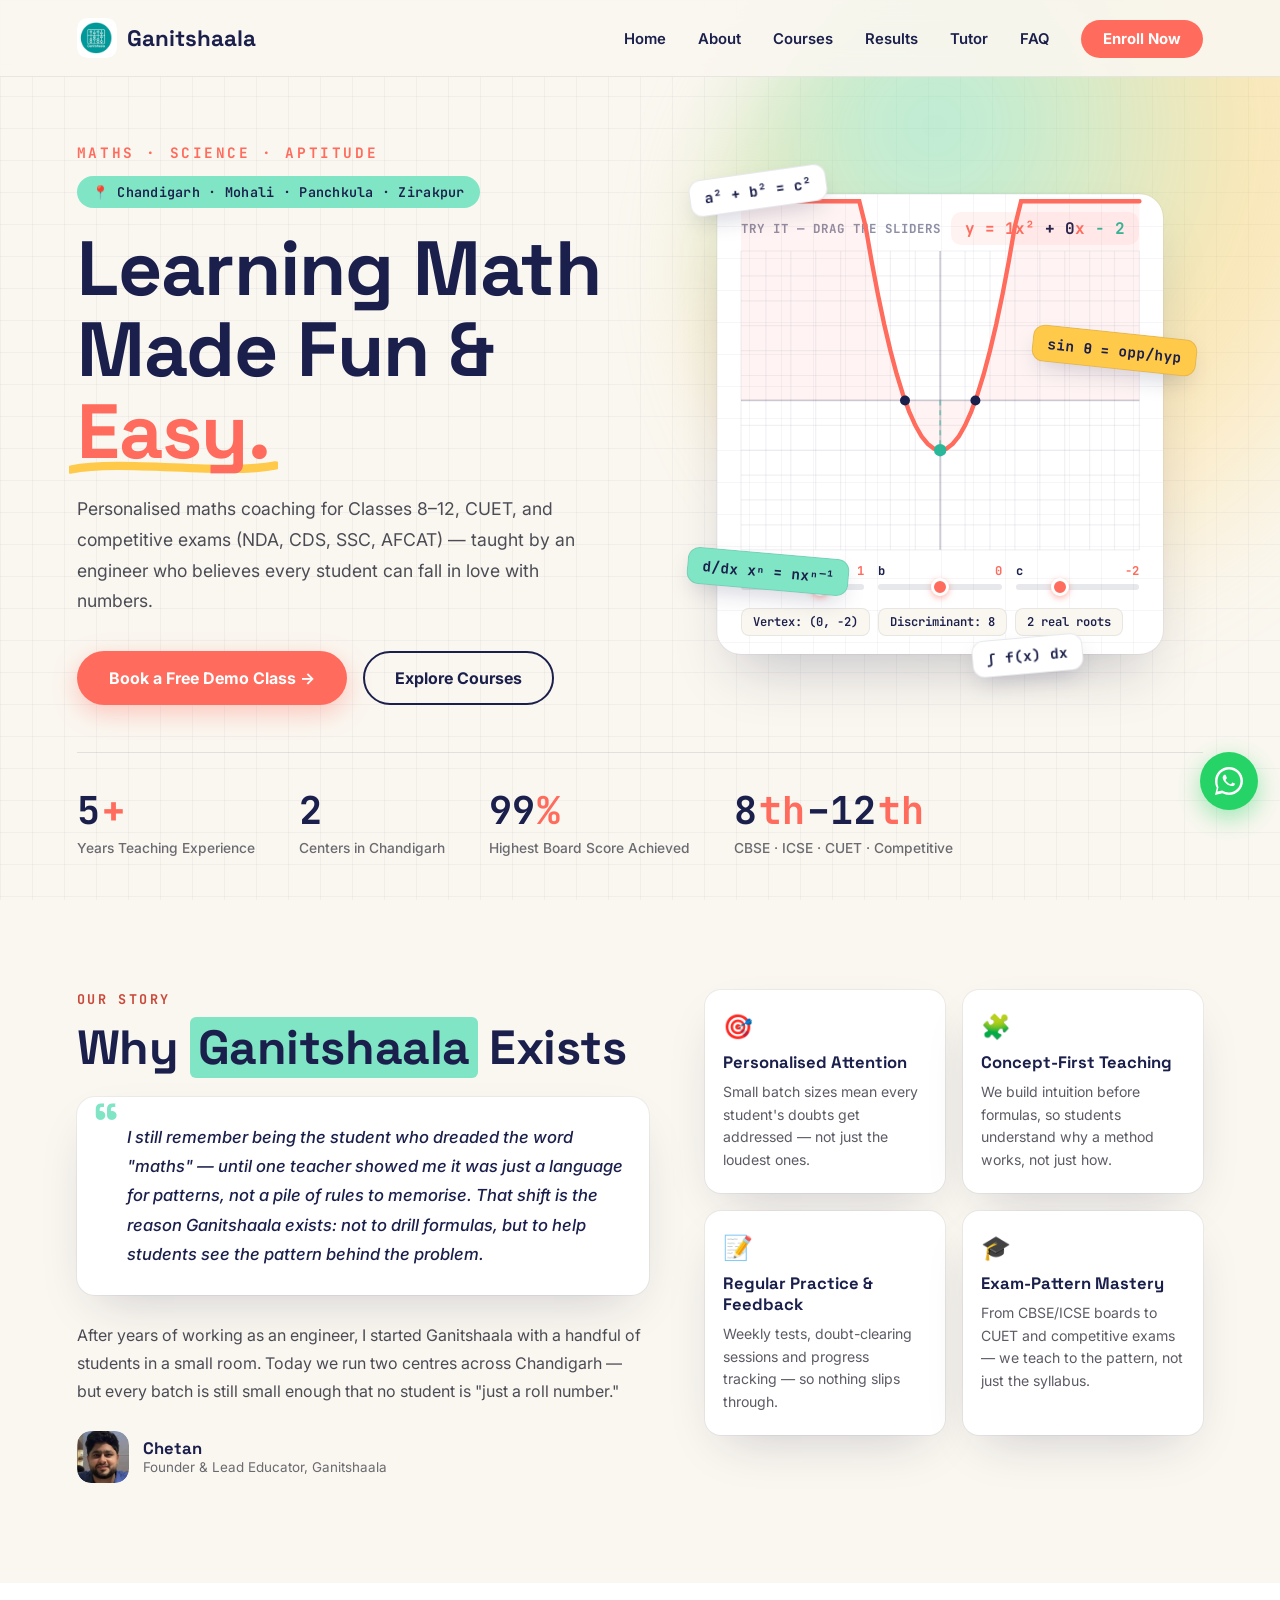
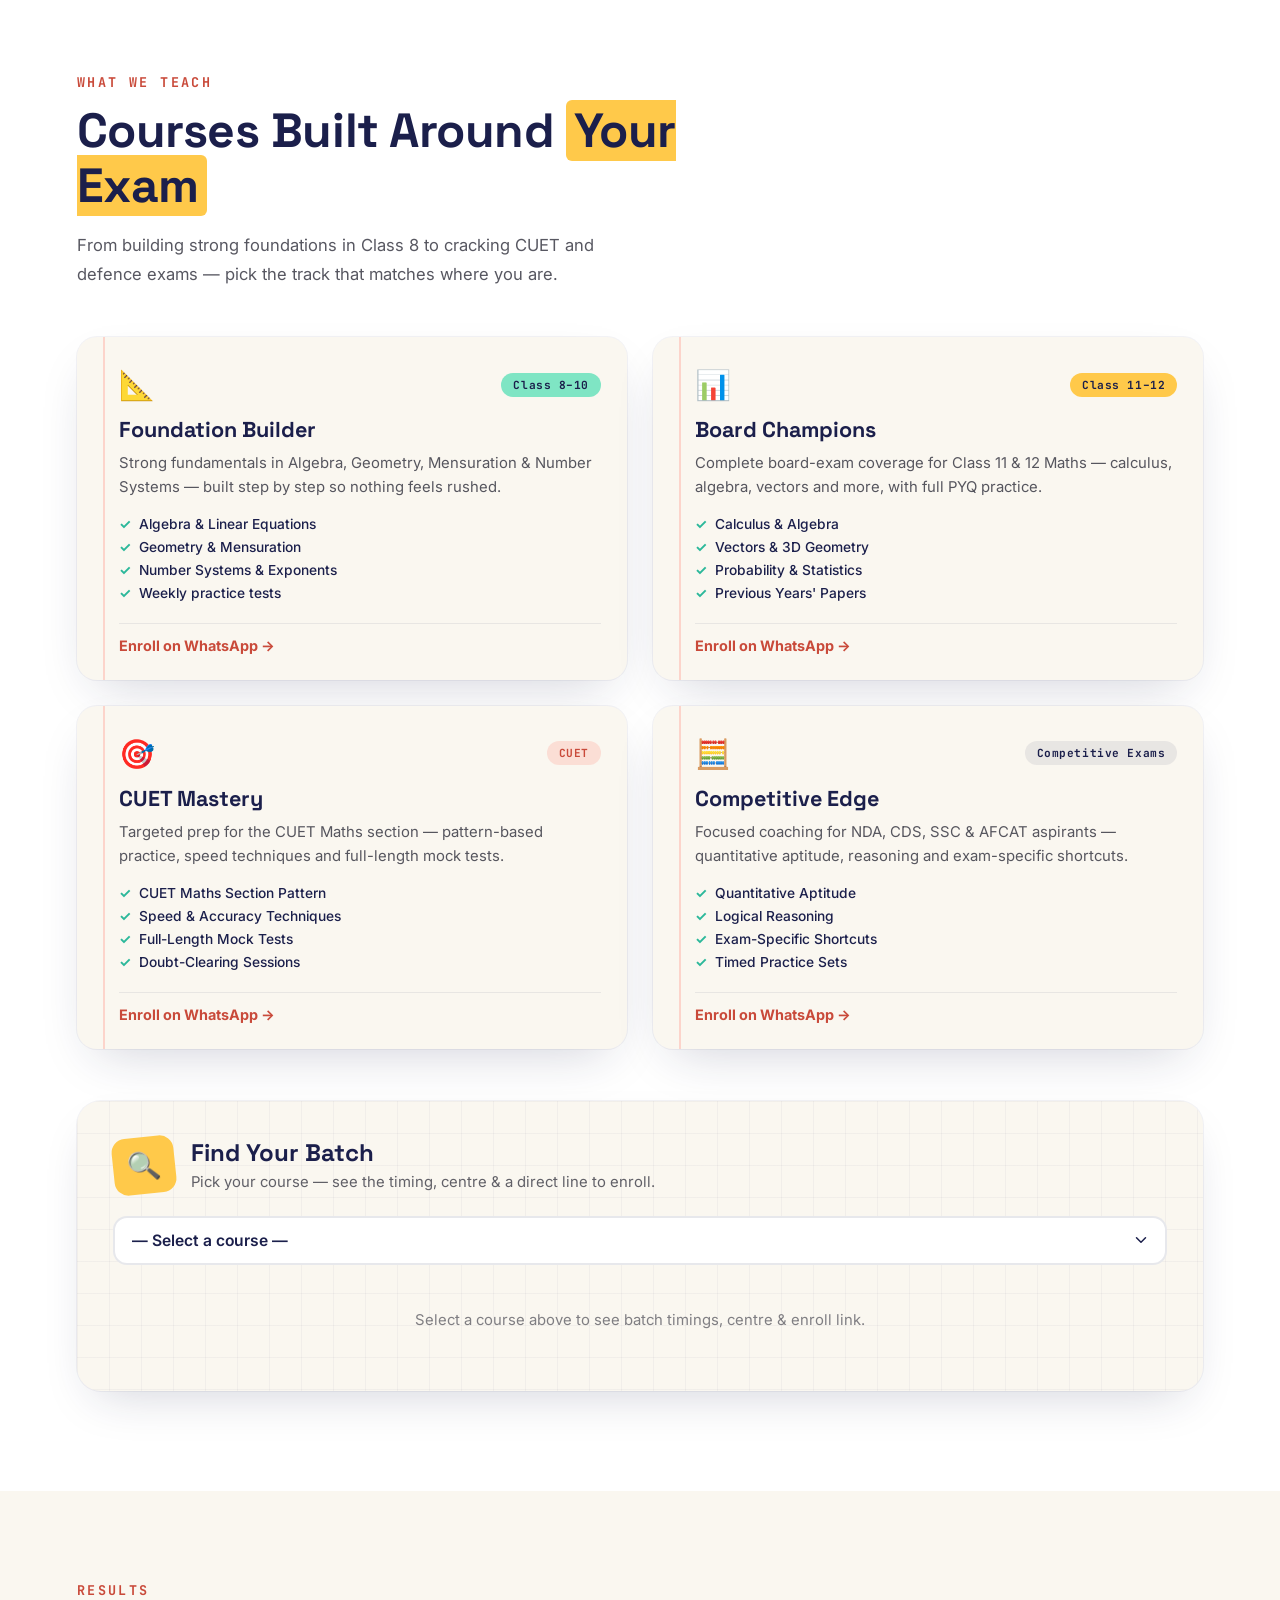
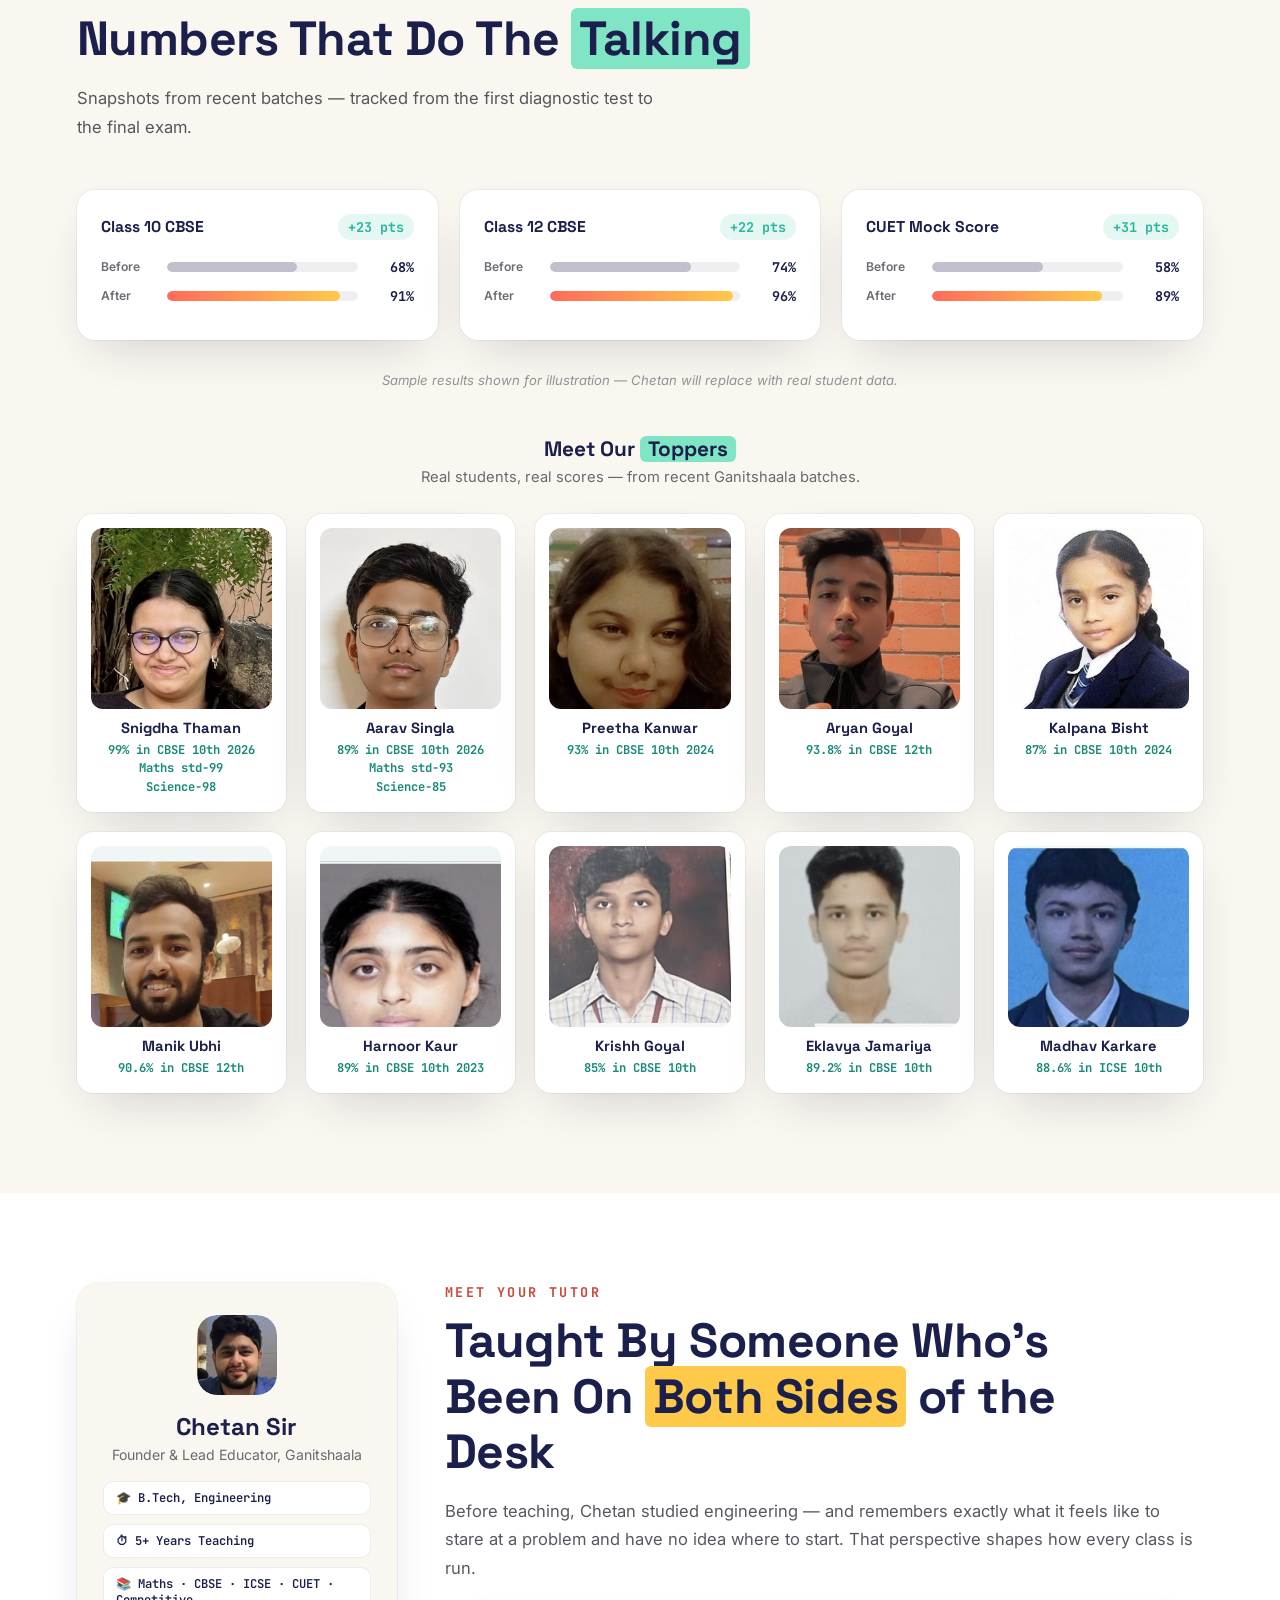
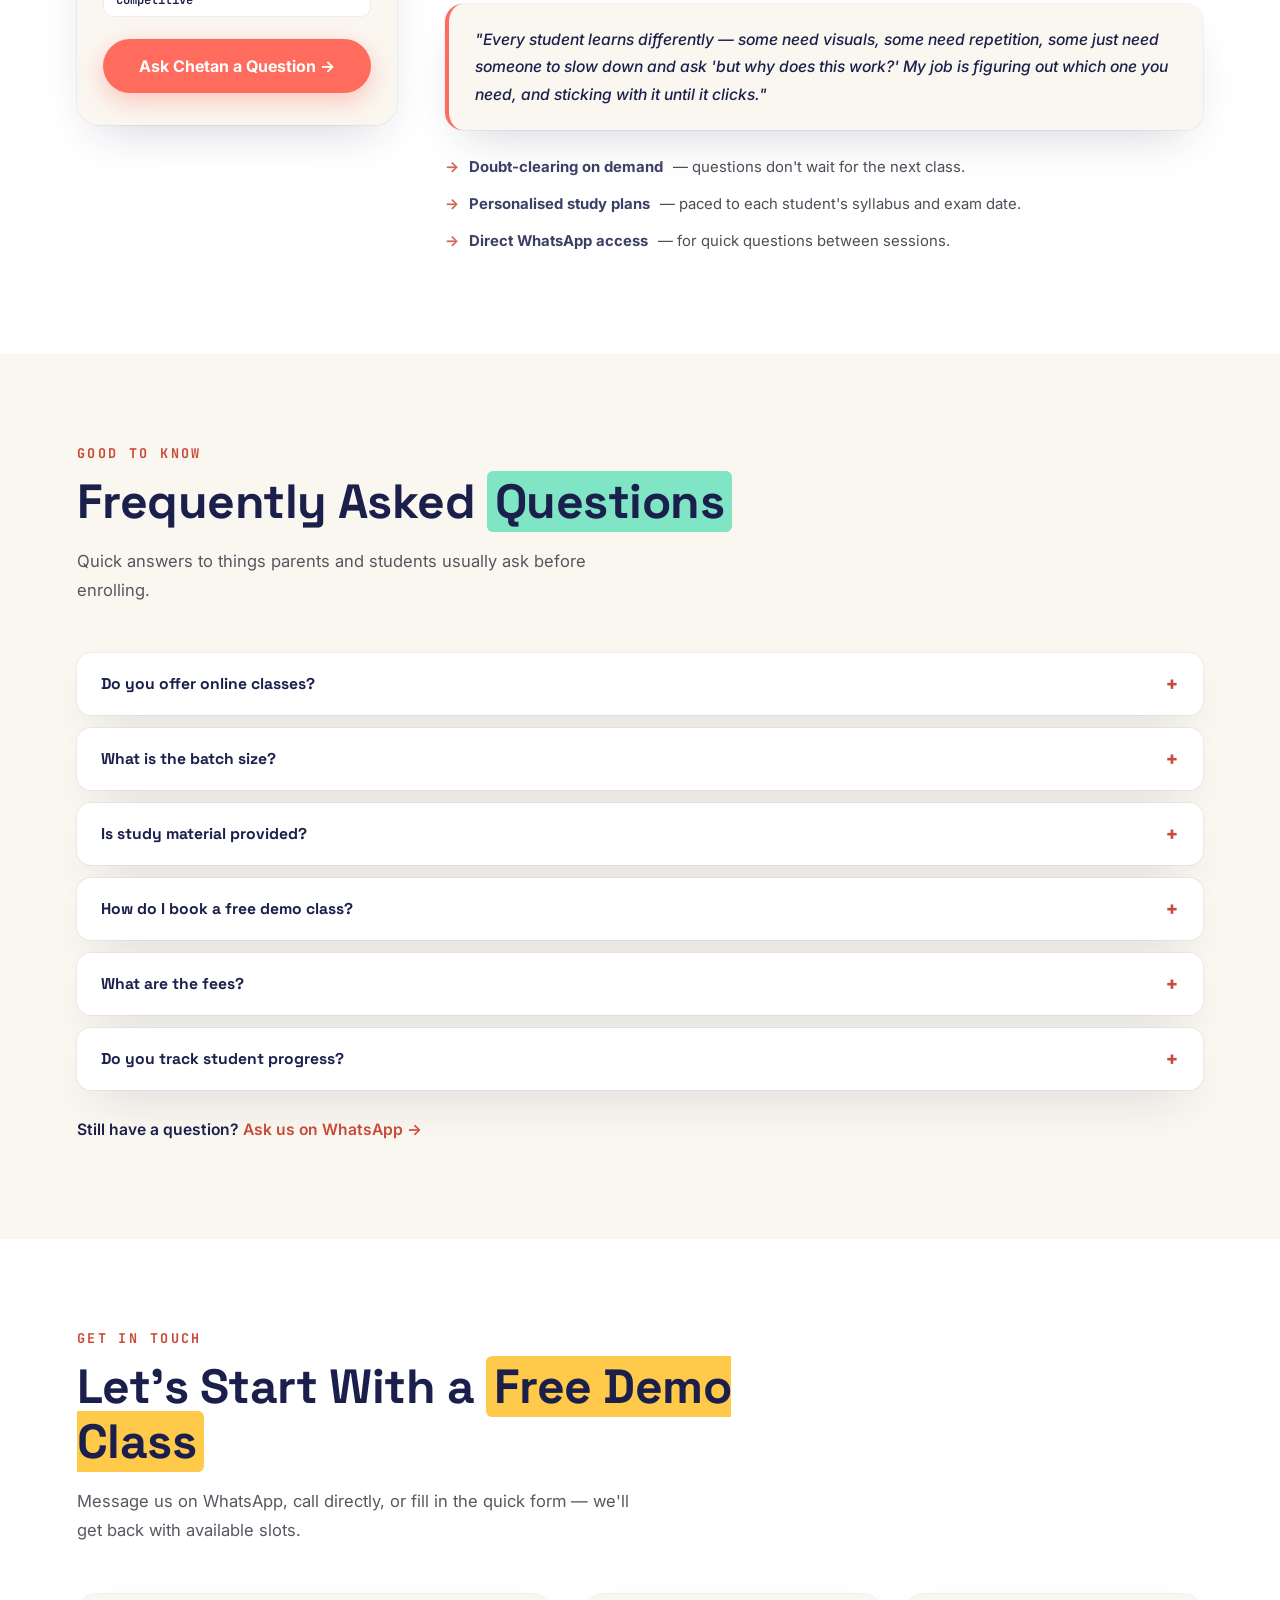
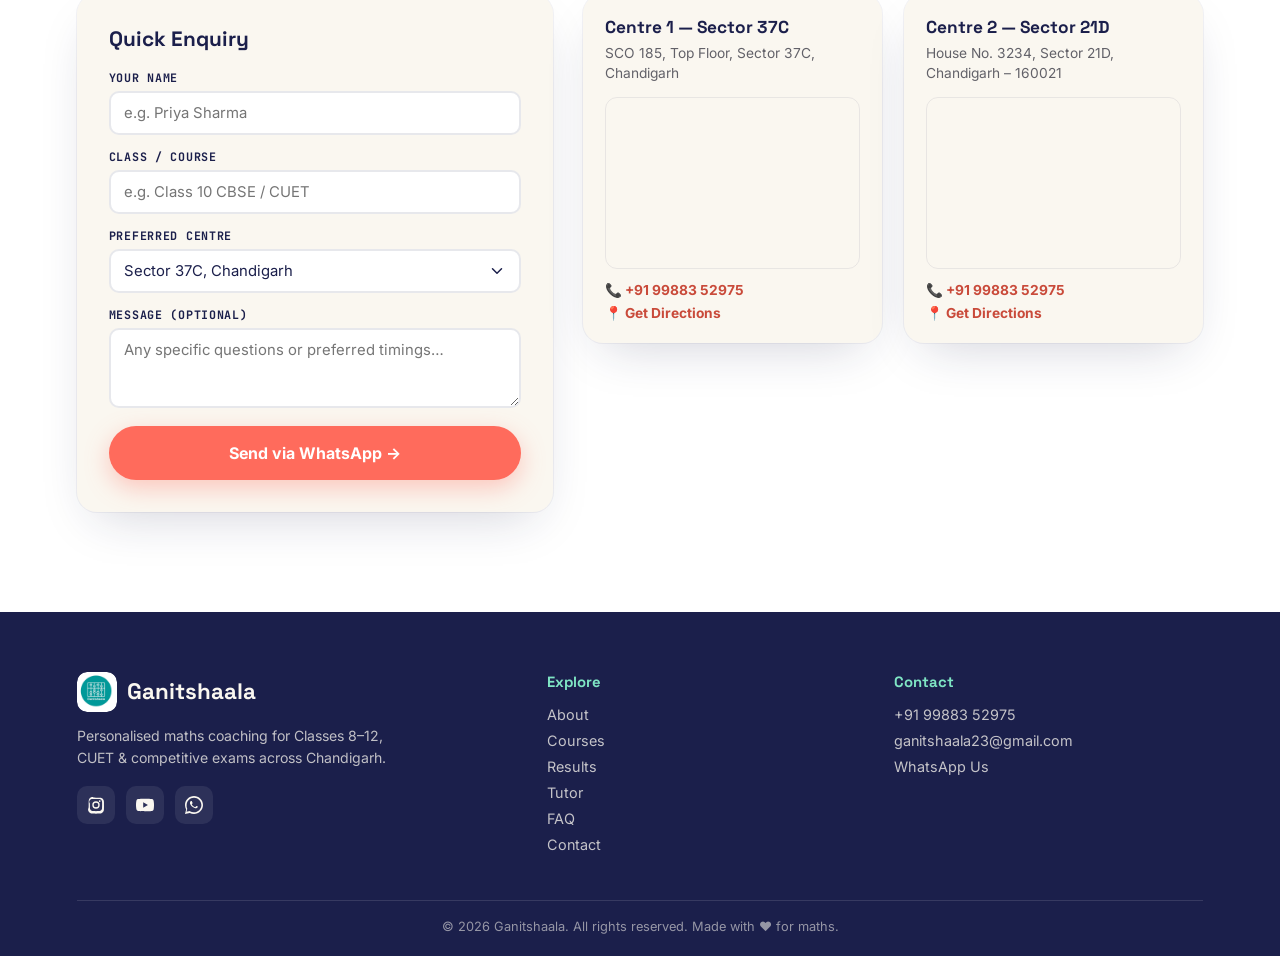
==== index.html @ 1a8bdbaf "changed the header" ====
<!DOCTYPE html>
<html lang="en">
<head>
<meta charset="UTF-8">
<meta name="viewport" content="width=device-width, initial-scale=1.0">
<title>Ganitshaala | Best Maths Tuition in Chandigarh, Mohali & Panchkula</title>
<meta name="description" content="Ganitshaala offers personalized maths coaching for CBSE/ICSE Classes 8-12, CUET, and competitive exams (NDA, CDS, SSC, AFCAT) across Chandigarh, Mohali, Panchkula & Zirakpur. Book a free demo class today.">
<link rel="canonical" href="https://www.ganitshaala.com/">
<meta property="og:type" content="website">
<meta property="og:title" content="Ganitshaala | Best Maths Tuition in Chandigarh, Mohali & Panchkula">
<meta property="og:description" content="Personalized maths coaching for Classes 8-12, CUET, and competitive exams. Two centers across Chandigarh & Mohali. Book a free demo class.">
<meta property="og:url" content="https://www.ganitshaala.com/">
<meta name="twitter:card" content="summary_large_image">
<meta name="twitter:title" content="Ganitshaala | Best Maths Tuition in Chandigarh">
<meta name="twitter:description" content="Personalized maths coaching for Classes 8-12, CUET & competitive exams. Book a free demo class.">
<link rel="icon" type="image/png" href="[data-uri]">
<link rel="preconnect" href="https://fonts.googleapis.com">
<link rel="preconnect" href="https://fonts.gstatic.com" crossorigin>
<link href="https://fonts.googleapis.com/css2?family=Space+Grotesk:wght@600;700&family=Inter:wght@400;500;600;700&family=JetBrains+Mono:wght@500;700&display=swap" rel="stylesheet">
<script type="application/ld+json">
{"@context":"https://schema.org","@type":"EducationalOrganization","name":"Ganitshaala","description":"Maths coaching institute for CBSE, ICSE, CUET and competitive exams.","url":"https://www.ganitshaala.com/","telephone":"+91-9988352975","email":"ganitshaala23@gmail.com","address":[{"@type":"PostalAddress","streetAddress":"SCO 185, Top Floor, Sector 37C","addressLocality":"Chandigarh","addressRegion":"Chandigarh","addressCountry":"IN"},{"@type":"PostalAddress","streetAddress":"House No. 3234, Sector 21 D","addressLocality":"Chandigarh","postalCode":"160021","addressRegion":"Chandigarh","addressCountry":"IN"}],"sameAs":["https://www.instagram.com/ganitshaala_/","https://www.youtube.com/channel/UCqz_bBcQ_B_VP92HTHedXzw"]}
</script>
<script type="application/ld+json">
{"@context":"https://schema.org","@type":"FAQPage","mainEntity":[{"@type":"Question","name":"Do you offer online classes?","acceptedAnswer":{"@type":"Answer","text":"Yes — alongside in-center batches we offer online sessions, with recordings available for CUET batches."}},{"@type":"Question","name":"What is the batch size?","acceptedAnswer":{"@type":"Answer","text":"We keep batches small so every student gets individual attention."}},{"@type":"Question","name":"Is study material provided?","acceptedAnswer":{"@type":"Answer","text":"Yes — notes, practice worksheets and previous years' papers are included in every course."}},{"@type":"Question","name":"How do I book a free demo class?","acceptedAnswer":{"@type":"Answer","text":"Message us on WhatsApp with your name, class and preferred center and we'll get back to you with available slots."}},{"@type":"Question","name":"What are the fees?","acceptedAnswer":{"@type":"Answer","text":"Fees vary by course and batch — message us on WhatsApp for the fee structure."}},{"@type":"Question","name":"Do you track student progress?","acceptedAnswer":{"@type":"Answer","text":"Yes — weekly tests and progress reports keep students and parents informed."}}]}
</script>
<style>
:root{
  --indigo:#1B1F4B;
  --coral:#FF6B5C;
  --coral-text:#C94A3A;
  --yellow:#FFC94A;
  --mint:#7FE5C4;
  --cream:#FAF7F0;
  --charcoal:#2E2E3A;
  --font-d:'Space Grotesk',sans-serif;
  --font-b:'Inter',sans-serif;
  --font-m:'JetBrains Mono',monospace;
  --shadow-card:0 20px 50px -20px rgba(27,31,75,.22),0 0 0 1px rgba(27,31,75,.05);
}
*{margin:0;padding:0;box-sizing:border-box}
html{scroll-behavior:smooth}
@media(prefers-reduced-motion:reduce){html{scroll-behavior:auto}*{animation-duration:.01ms!important;transition-duration:.01ms!important}}
body{font-family:var(--font-b);color:var(--charcoal);background:var(--cream);overflow-x:hidden}
a:focus-visible,button:focus-visible,input:focus-visible,select:focus-visible,textarea:focus-visible{outline:3px solid var(--coral);outline-offset:3px;border-radius:4px}
.skip-link{position:absolute;left:-9999px;top:0;background:var(--indigo);color:#fff;padding:12px 20px;z-index:9999;font-weight:700;border-radius:0 0 8px 0}
.skip-link:focus{left:0}
.grid-bg{background-image:linear-gradient(rgba(27,31,75,.04) 1px,transparent 1px),linear-gradient(90deg,rgba(27,31,75,.04) 1px,transparent 1px);background-size:32px 32px}
.sr-only{position:absolute;width:1px;height:1px;padding:0;margin:-1px;overflow:hidden;clip:rect(0,0,0,0);white-space:nowrap;border:0}

/* ── NAV ── */
.navbar{position:fixed;top:0;left:0;right:0;z-index:1000;display:flex;align-items:center;justify-content:space-between;padding:18px 6vw;background:rgba(250,247,240,.9);backdrop-filter:blur(12px);border-bottom:1px solid rgba(27,31,75,.08);transition:box-shadow .3s,padding .3s}
.navbar.scrolled{box-shadow:0 4px 24px rgba(27,31,75,.08);padding:13px 6vw}
.logo{display:flex;align-items:center;gap:10px;font-family:var(--font-d);font-weight:700;font-size:1.4rem;color:var(--indigo);text-decoration:none}
.logo-mark{width:40px;height:40px;border-radius:10px;display:flex;align-items:center;justify-content:center;flex-shrink:0;overflow:hidden}
.logo-mark img{width:100%;height:100%;object-fit:cover;border-radius:10px}
.nav-links{display:flex;align-items:center;gap:32px;list-style:none}
.nav-links a{color:var(--indigo);text-decoration:none;font-weight:600;font-size:.93rem;position:relative;transition:color .2s}
.nav-links a::after{content:'';position:absolute;left:0;bottom:-6px;width:0;height:3px;background:var(--coral);border-radius:2px;transition:width .25s}
.nav-links a:hover{color:var(--coral)}
.nav-links a:hover::after{width:100%}
.nav-cta{background:var(--coral)!important;color:#fff!important;padding:10px 22px;border-radius:30px;font-weight:700!important}
.nav-cta::after{display:none!important}
.nav-cta:hover{background:var(--indigo)!important;transform:translateY(-2px)}
.nav-toggle{display:none;flex-direction:column;gap:5px;background:none;border:none;cursor:pointer;padding:8px}
.nav-toggle span{width:26px;height:3px;background:var(--indigo);border-radius:2px;transition:.3s}

/* ── BTN ── */
.btn{font-family:var(--font-b);font-weight:700;font-size:1rem;padding:15px 30px;border-radius:50px;text-decoration:none;display:inline-flex;align-items:center;gap:8px;transition:all .25s;border:2px solid transparent;cursor:pointer;white-space:nowrap}
.btn-primary{background:var(--coral);color:#fff;box-shadow:0 8px 24px rgba(255,107,92,.35)}
.btn-primary:hover{transform:translateY(-3px);box-shadow:0 12px 28px rgba(255,107,92,.45);background:var(--coral)}
.btn-secondary{background:transparent;color:var(--indigo);border-color:var(--indigo)}
.btn-secondary:hover{background:var(--indigo);color:var(--cream);transform:translateY(-3px)}

/* ── HERO ── */
.hero{position:relative;min-height:100vh;display:flex;flex-direction:column;justify-content:center;padding:140px 6vw 0;overflow:hidden}
.hero-blob{position:absolute;top:-10%;right:-15%;width:60%;height:80%;background:radial-gradient(circle at 30% 30%,rgba(127,229,196,.55),rgba(255,201,74,.35) 45%,transparent 75%);filter:blur(40px);border-radius:50%;z-index:0;pointer-events:none}
.hero-main{position:relative;display:flex;align-items:center;gap:40px;flex:1;padding:0 40px 0 0}
.hero-content{position:relative;z-index:5;max-width:600px}
.hero-kicker{font-family:var(--font-m);font-size:.9rem;font-weight:700;color:var(--coral);letter-spacing:.18em;text-transform:uppercase;margin-bottom:14px;display:block}
.hero-eyebrow{display:inline-flex;align-items:center;gap:10px;font-family:var(--font-m);font-size:.84rem;font-weight:600;color:var(--indigo);background:var(--mint);padding:7px 15px;border-radius:30px;margin-bottom:20px;letter-spacing:.02em}
.hero h1{font-family:var(--font-d);font-size:clamp(2.6rem,6vw,5rem);font-weight:700;line-height:1.06;color:var(--indigo);margin-bottom:22px;letter-spacing:-.01em}
.hero h1 .highlight{position:relative;display:inline-block;color:var(--coral)}
.hero h1 .highlight svg{position:absolute;bottom:-6px;left:-4%;width:108%;height:auto;z-index:-1}
.hero h1 .highlight svg path{stroke-dasharray:300;stroke-dashoffset:300;animation:draw-ul .8s ease-out .6s forwards}
@keyframes draw-ul{to{stroke-dashoffset:0}}
.hero p{font-size:1.1rem;line-height:1.75;color:var(--charcoal);opacity:.85;max-width:520px;margin-bottom:34px}
.hero-buttons{display:flex;gap:16px;flex-wrap:wrap}

/* ── GRAPH / NOTEBOOK CARD ── */
.notebook-card{position:relative;flex:1;background:#fff;border-radius:24px;box-shadow:0 30px 60px -20px rgba(27,31,75,.25),0 0 0 1px rgba(27,31,75,.04);overflow:visible}
.notebook-card .grid-bg{position:absolute;inset:0;border-radius:24px;overflow:hidden}
.notebook-card-inner{position:relative;border-radius:24px;overflow:hidden}
.formula-badge{position:absolute;font-family:var(--font-m);font-weight:700;font-size:.9rem;color:var(--indigo);background:#fff;border:1.5px solid rgba(27,31,75,.1);border-radius:12px;padding:8px 14px;box-shadow:0 10px 24px -8px rgba(27,31,75,.25);opacity:0;animation:badge-in .7s cubic-bezier(.34,1.56,.64,1) forwards;z-index:6}
.fb1{top:-22px;left:-28px;--fr:-8deg;animation-delay:.4s}
.fb2{top:30%;right:-34px;--fr:6deg;animation-delay:.7s;background:var(--yellow)}
.fb3{bottom:14%;left:-30px;--fr:5deg;animation-delay:1s;background:var(--mint)}
.fb4{bottom:-20px;right:18%;--fr:-5deg;animation-delay:1.3s}
@keyframes badge-in{0%{opacity:0;transform:rotate(var(--fr,0deg)) translateY(-16px) scale(.7)}70%{opacity:1;transform:rotate(var(--fr,0deg)) translateY(2px) scale(1.06)}100%{opacity:1;transform:rotate(var(--fr,0deg)) translateY(0) scale(1)}}
.plotter-header{position:relative;z-index:5;display:flex;align-items:center;justify-content:space-between;padding:18px 24px 0;flex-wrap:wrap;gap:8px}
.plotter-title{font-family:var(--font-m);font-size:.78rem;font-weight:700;color:var(--indigo);letter-spacing:.08em;text-transform:uppercase;opacity:.5}
.plotter-formula{font-family:var(--font-m);font-size:1rem;font-weight:700;color:var(--coral);background:rgba(255,107,92,.08);padding:6px 14px;border-radius:10px}
.plotter-formula .b-val{color:var(--indigo)}.plotter-formula .c-val{color:#2BB89A}
.graph-wrap{position:relative;z-index:5;padding:6px 24px;cursor:default}
.graph-svg{width:100%;height:auto;display:block;overflow:visible;cursor:default}
.graph-axis{stroke:rgba(27,31,75,.18);stroke-width:1.5}
.graph-grid-line{stroke:rgba(27,31,75,.06);stroke-width:1}
.parabola-path{fill:none;stroke:var(--coral);stroke-width:3.5;stroke-linecap:round}
.parabola-fill{fill:rgba(255,107,92,.07)}
.root-dot{fill:var(--indigo)}
.vertex-dot{fill:#2BB89A}
.vertex-line{stroke:#2BB89A;stroke-width:1.5;stroke-dasharray:4 4;opacity:.5}
.slider-row{position:relative;z-index:5;display:flex;gap:14px;padding:8px 24px 18px;flex-wrap:wrap}
.slider-group{flex:1;min-width:80px;display:flex;flex-direction:column;gap:5px}
.slider-group label{font-family:var(--font-m);font-size:.76rem;font-weight:700;color:var(--indigo);display:flex;justify-content:space-between}
.slider-group label span{color:var(--coral)}
.slider-group input[type=range]{-webkit-appearance:none;appearance:none;width:100%;height:6px;border-radius:6px;background:rgba(27,31,75,.1);outline:none;cursor:pointer}
.slider-group input[type=range]::-webkit-slider-thumb{-webkit-appearance:none;width:18px;height:18px;border-radius:50%;background:var(--coral);border:3px solid #fff;box-shadow:0 2px 6px rgba(255,107,92,.5);cursor:pointer}
.slider-group input[type=range]::-moz-range-thumb{width:18px;height:18px;border-radius:50%;background:var(--coral);border:3px solid #fff;cursor:pointer}
.insight-row{position:relative;z-index:5;display:flex;gap:8px;padding:0 24px 18px;flex-wrap:wrap}
.insight-chip{font-family:var(--font-m);font-size:.76rem;font-weight:600;color:var(--indigo);background:var(--cream);border:1px solid rgba(27,31,75,.08);padding:5px 11px;border-radius:8px}

/* ── STAT STRIP ── */
.stat-strip{position:relative;z-index:5;display:flex;gap:44px;flex-wrap:wrap;padding:32px 0 44px;border-top:1px solid rgba(27,31,75,.1);margin-top:44px}
.stat{display:flex;flex-direction:column;gap:4px}
.stat-num{font-family:var(--font-m);font-weight:700;font-size:clamp(1.8rem,3vw,2.6rem);color:var(--indigo);display:flex;align-items:baseline;gap:2px}
.stat-num .accent{color:var(--coral)}
.stat-label{font-size:.86rem;color:var(--charcoal);opacity:.7;font-weight:500}

/* ── SHARED SECTION ── */
.section{position:relative;padding:90px 6vw 100px}
.section-inner{max-width:1180px;margin:0 auto}
.section-kicker{font-family:var(--font-m);font-size:.84rem;font-weight:700;color:var(--coral-text);letter-spacing:.18em;text-transform:uppercase;display:block;margin-bottom:12px}
.section-title{font-family:var(--font-d);font-size:clamp(2rem,4.5vw,3rem);font-weight:700;color:var(--indigo);line-height:1.15;margin-bottom:18px;max-width:700px;letter-spacing:-.01em}
.section-title .hl-mint{background:var(--mint);padding:0 8px;border-radius:6px}
.section-title .hl-yellow{background:var(--yellow);padding:0 8px;border-radius:6px}
.section-sub{font-size:1.04rem;line-height:1.75;color:var(--charcoal);opacity:.8;max-width:580px;margin-bottom:48px}

/* ── ABOUT ── */
.about-section{background:var(--cream)}
.about-grid{display:grid;grid-template-columns:1.15fr 1fr;gap:56px;align-items:start}
.about-quote{position:relative;background:#fff;border-radius:18px;padding:26px 26px 26px 50px;margin:22px 0 26px;box-shadow:var(--shadow-card)}
.about-quote::before{content:'\201C';position:absolute;top:0;left:16px;font-family:var(--font-d);font-size:3.2rem;color:var(--mint);font-weight:700;line-height:1}
.about-quote p{font-size:1.04rem;line-height:1.75;color:var(--indigo);font-style:italic;font-weight:500}
.about-body{font-size:1rem;line-height:1.75;color:var(--charcoal);opacity:.85;margin-bottom:26px}
.about-sig{display:flex;align-items:center;gap:14px}
.sig-avatar{width:52px;height:52px;border-radius:14px;overflow:hidden;flex-shrink:0}
.sig-avatar img{width:100%;height:100%;object-fit:cover;border-radius:14px}
.sig-name{display:block;font-family:var(--font-d);font-weight:700;color:var(--indigo);font-size:1.04rem}
.sig-role{display:block;font-size:.84rem;color:var(--charcoal);opacity:.7}
.about-values{display:grid;grid-template-columns:1fr 1fr;gap:18px}
.value-card{background:#fff;border-radius:16px;padding:22px 18px;box-shadow:var(--shadow-card);transition:transform .25s}
.value-card:hover{transform:translateY(-4px)}
.value-icon{display:inline-flex;font-size:1.5rem;margin-bottom:11px}
.value-card h3{font-family:var(--font-d);font-size:1.04rem;color:var(--indigo);margin-bottom:8px}
.value-card p{font-size:.88rem;line-height:1.6;color:var(--charcoal);opacity:.78}

/* ── COURSES ── */
.courses-section{background:#fff}
.course-grid{display:grid;grid-template-columns:repeat(2,1fr);gap:26px;margin-bottom:52px}
.course-card{position:relative;display:flex;flex-direction:column;background:var(--cream);border-radius:20px;padding:30px 26px 26px 42px;box-shadow:var(--shadow-card);overflow:hidden;transition:transform .25s,box-shadow .25s}
.course-card::before{content:'';position:absolute;top:0;bottom:0;left:26px;width:2px;background:rgba(255,107,92,.25)}
.course-card:hover{transform:translateY(-6px);box-shadow:0 28px 56px -16px rgba(27,31,75,.28),0 0 0 1px rgba(27,31,75,.05)}
.course-top{display:flex;align-items:center;justify-content:space-between;margin-bottom:14px}
.course-icon{font-size:1.8rem}
.course-tag{font-family:var(--font-m);font-size:.7rem;font-weight:700;color:var(--indigo);background:var(--mint);padding:5px 12px;border-radius:20px;letter-spacing:.05em;white-space:nowrap}
.cc-yellow .course-tag{background:var(--yellow)}
.cc-coral .course-tag{background:rgba(255,107,92,.18);color:var(--coral-text)}
.cc-indigo .course-tag{background:rgba(27,31,75,.08);color:var(--indigo)}
.course-card h3{font-family:var(--font-d);font-size:1.35rem;font-weight:700;color:var(--indigo);margin-bottom:9px}
.course-desc{font-size:.93rem;line-height:1.6;color:var(--charcoal);opacity:.8;margin-bottom:16px}
.course-topics{list-style:none;display:flex;flex-direction:column;gap:7px;margin-bottom:22px}
.course-topics li{font-size:.86rem;color:var(--indigo);display:flex;align-items:flex-start;gap:8px;font-weight:500}
.course-topics li::before{content:'✓';color:#2BB89A;font-weight:700;flex-shrink:0}
.course-cta{display:inline-flex;align-items:center;gap:8px;font-weight:700;font-size:.9rem;color:var(--coral-text);text-decoration:none;padding-top:13px;border-top:1px solid rgba(27,31,75,.08);margin-top:auto;transition:color .2s}
.course-cta:hover{color:var(--indigo)}

/* BATCH FINDER */
.batch-finder{position:relative;background:var(--cream);border-radius:24px;box-shadow:var(--shadow-card);overflow:hidden}
.bf-bg{position:absolute;inset:0}
.bf-inner{position:relative;z-index:2;padding:36px}
.bf-header{display:flex;gap:16px;align-items:flex-start;margin-bottom:22px;flex-wrap:wrap}
.bf-icon{font-size:1.7rem;background:var(--yellow);border-radius:14px;padding:12px 14px;flex-shrink:0;transform:rotate(-6deg)}
.bf-header h2{font-family:var(--font-d);font-size:1.5rem;color:var(--indigo);margin-bottom:5px}
.bf-header p{font-size:.93rem;color:var(--charcoal);opacity:.75;max-width:480px}
.batch-select{width:100%;font-family:var(--font-b);font-weight:600;font-size:.98rem;color:var(--indigo);padding:13px 44px 13px 17px;border-radius:14px;border:2px solid rgba(27,31,75,.1);background-color:#fff;background-image:url("data:image/svg+xml,%3Csvg xmlns='http://www.w3.org/2000/svg' viewBox='0 0 24 24' width='18' height='18'%3E%3Cpath d='M6 9l6 6 6-6' stroke='%231B1F4B' stroke-width='2' fill='none' stroke-linecap='round' stroke-linejoin='round'/%3E%3C/svg%3E");background-repeat:no-repeat;background-position:right 15px center;appearance:none;-webkit-appearance:none;margin-bottom:20px;cursor:pointer}
.batch-result{display:grid;grid-template-columns:repeat(3,1fr);gap:14px}
.br-item{background:#fff;border:1px solid rgba(27,31,75,.08);border-radius:14px;padding:15px}
.br-label{font-family:var(--font-m);font-size:.68rem;font-weight:700;color:var(--coral-text);text-transform:uppercase;letter-spacing:.08em;display:block;margin-bottom:5px}
.br-value{font-weight:700;color:var(--indigo);font-size:.96rem;line-height:1.4}
.batch-placeholder{font-size:.93rem;color:var(--charcoal);opacity:.6;text-align:center;padding:26px 0;grid-column:1/-1}
.batch-enroll{grid-column:1/-1;justify-content:center;text-align:center;margin-top:2px}

/* ── RESULTS ── */
.results-section{background:var(--cream)}
.results-grid{display:grid;grid-template-columns:repeat(3,1fr);gap:22px;margin-bottom:32px}
.score-card{background:#fff;border-radius:18px;padding:24px;box-shadow:var(--shadow-card)}
.score-head{display:flex;align-items:center;justify-content:space-between;margin-bottom:18px;gap:10px}
.score-student{font-family:var(--font-d);font-weight:700;font-size:.98rem;color:var(--indigo)}
.score-delta{font-family:var(--font-m);font-weight:700;font-size:.84rem;color:#2BB89A;background:rgba(43,184,154,.12);padding:4px 10px;border-radius:20px;white-space:nowrap}
.score-bar-row{display:grid;grid-template-columns:56px 1fr 46px;align-items:center;gap:10px;margin-bottom:11px}
.bar-label{font-size:.76rem;color:var(--charcoal);opacity:.7;font-weight:600}
.bar-track{height:10px;background:rgba(27,31,75,.07);border-radius:8px;overflow:hidden}
.bar-fill{height:100%;width:0%;border-radius:8px;transition:width 1.1s cubic-bezier(.16,1,.3,1)}
.bar-fill.before{background:rgba(27,31,75,.22)}
.bar-fill.after{background:linear-gradient(to right,var(--coral),var(--yellow))}
.score-card.in-view .bar-fill{width:calc(var(--pct)*1%)}
.bar-val{font-family:var(--font-m);font-weight:700;font-size:.84rem;color:var(--indigo);text-align:right}
.results-note{font-size:.82rem;color:var(--charcoal);opacity:.5;text-align:center;font-style:italic}
.toppers-wrap{margin-top:48px}
.toppers-heading{font-family:var(--font-d);font-size:1.3rem;font-weight:700;color:var(--indigo);text-align:center;margin-bottom:6px}
.toppers-heading .hl-mint{background:var(--mint);padding:0 8px;border-radius:6px}
.toppers-sub{text-align:center;font-size:.92rem;color:var(--charcoal);opacity:.7;margin-bottom:28px}
.toppers-grid{display:grid;grid-template-columns:repeat(5,1fr);gap:20px}
.topper-card{background:#fff;border-radius:16px;padding:14px 14px 16px;box-shadow:var(--shadow-card);text-align:center;transition:transform .25s}
.topper-card:hover{transform:translateY(-4px)}
.topper-photo{width:100%;aspect-ratio:1/1;border-radius:12px;overflow:hidden;margin-bottom:10px}
.topper-photo img{width:100%;height:100%;object-fit:cover;display:block}
.topper-name{font-family:var(--font-d);font-size:.92rem;font-weight:700;color:var(--indigo);margin-bottom:4px}
.topper-score{font-family:var(--font-m);font-size:.76rem;font-weight:700;color:#1a8a78;line-height:1.5}
@media(max-width:900px){.toppers-grid{grid-template-columns:repeat(3,1fr)}}
@media(max-width:560px){.toppers-grid{grid-template-columns:repeat(2,1fr)}}

/* ── TUTOR ── */
.tutor-section{background:#fff}
.tutor-grid{display:grid;grid-template-columns:320px 1fr;gap:48px;align-items:start}
.tutor-card{background:var(--cream);border-radius:22px;padding:32px 26px;text-align:center;box-shadow:var(--shadow-card);position:sticky;top:100px}
.tutor-avatar{width:80px;height:80px;margin:0 auto 16px;border-radius:20px;overflow:hidden}
.tutor-avatar img{width:100%;height:100%;object-fit:cover;border-radius:20px}
.tutor-name{font-family:var(--font-d);font-size:1.5rem;color:var(--indigo);margin-bottom:4px}
.tutor-role-txt{font-size:.88rem;color:var(--charcoal);opacity:.7;margin-bottom:18px}
.tutor-badges{display:flex;flex-direction:column;gap:9px;margin-bottom:22px}
.tutor-badge{font-family:var(--font-m);font-size:.76rem;font-weight:600;color:var(--indigo);background:#fff;border:1px solid rgba(27,31,75,.08);padding:8px 12px;border-radius:10px;text-align:left}
.tutor-cta-btn{width:100%;justify-content:center}
.tutor-intro{font-size:1.04rem;line-height:1.7;color:var(--charcoal);opacity:.8;margin-bottom:22px}
.tutor-quote{background:var(--cream);border-radius:18px;padding:22px 26px;margin:0 0 26px;box-shadow:var(--shadow-card);border-left:4px solid var(--coral)}
.tutor-quote p{font-size:.98rem;line-height:1.75;color:var(--indigo);font-style:italic;font-weight:500}
.tutor-points{list-style:none;display:flex;flex-direction:column;gap:13px}
.tutor-points li{font-size:.93rem;line-height:1.6;color:var(--charcoal);opacity:.85;display:flex;align-items:flex-start;gap:10px}
.tutor-points li::before{content:'→';color:var(--coral-text);font-weight:700;flex-shrink:0}
.tutor-points li strong{color:var(--indigo)}

/* ── FAQ ── */
.faq-section{background:var(--cream)}
.faq-list{display:flex;flex-direction:column;gap:13px;margin-bottom:30px}
.faq-item{background:#fff;border-radius:14px;padding:4px 24px;box-shadow:var(--shadow-card)}
.faq-item summary{list-style:none;cursor:pointer;padding:17px 36px 17px 0;font-family:var(--font-d);font-weight:700;font-size:.98rem;color:var(--indigo);position:relative;user-select:none}
.faq-item summary::-webkit-details-marker{display:none}
.faq-item summary::after{content:'+';position:absolute;right:0;top:50%;transform:translateY(-50%);font-size:1.4rem;font-weight:700;color:var(--coral-text)}
.faq-item[open] summary::after{content:'−'}
.faq-item p{font-size:.93rem;line-height:1.7;color:var(--charcoal);opacity:.8;padding:0 0 18px}
.faq-more{font-size:.98rem;color:var(--indigo);font-weight:600}
.faq-more a{color:var(--coral-text);text-decoration:none}
.faq-more a:hover{color:var(--indigo)}

/* ── CONTACT ── */
.contact-section{background:#fff}
.contact-grid{display:grid;grid-template-columns:1fr 1.3fr;gap:30px;align-items:start}
.contact-form-card{background:var(--cream);border-radius:20px;padding:32px;box-shadow:var(--shadow-card)}
.contact-form-card h2{font-family:var(--font-d);font-size:1.3rem;color:var(--indigo);margin-bottom:18px}
.contact-form-card label{display:block;font-family:var(--font-m);font-size:.73rem;font-weight:700;color:var(--indigo);text-transform:uppercase;letter-spacing:.06em;margin-bottom:5px}
.contact-form-card input,.contact-form-card select,.contact-form-card textarea{width:100%;font-family:var(--font-b);font-size:.93rem;color:var(--indigo);padding:11px 13px;border-radius:10px;border:2px solid rgba(27,31,75,.1);background:#fff;margin-bottom:14px;resize:vertical}
.contact-form-card select{appearance:none;-webkit-appearance:none;background-image:url("data:image/svg+xml,%3Csvg xmlns='http://www.w3.org/2000/svg' viewBox='0 0 24 24' width='18' height='18'%3E%3Cpath d='M6 9l6 6 6-6' stroke='%231B1F4B' stroke-width='2' fill='none' stroke-linecap='round' stroke-linejoin='round'/%3E%3C/svg%3E");background-repeat:no-repeat;background-position:right 13px center;padding-right:38px}
.contact-submit{width:100%;justify-content:center}
.centers-grid{display:grid;grid-template-columns:1fr 1fr;gap:22px}
.center-card{background:var(--cream);border-radius:20px;padding:22px;box-shadow:var(--shadow-card)}
.center-card h3{font-family:var(--font-d);font-size:1.08rem;color:var(--indigo);margin-bottom:5px}
.center-address{font-size:.86rem;color:var(--charcoal);opacity:.74;margin-bottom:13px;line-height:1.5}
.center-map{border-radius:12px;overflow:hidden;margin-bottom:13px;border:1px solid rgba(27,31,75,.08)}
.center-map iframe{width:100%;height:170px;border:0;display:block}
.center-actions{display:flex;flex-direction:column;gap:7px}
.center-link{font-size:.86rem;font-weight:700;color:var(--coral-text);text-decoration:none;transition:color .2s}
.center-link:hover{color:var(--indigo)}

/* ── FOOTER ── */
.site-footer{background:var(--indigo);color:var(--cream);padding:60px 6vw 22px}
.footer-inner{max-width:1180px;margin:0 auto;display:grid;grid-template-columns:1.4fr 1fr 1fr;gap:38px;padding-bottom:38px;border-bottom:1px solid rgba(255,255,255,.12)}
.footer-brand .logo{color:var(--cream);margin-bottom:13px;display:inline-flex}
.footer-brand p{font-size:.88rem;line-height:1.6;opacity:.74;max-width:310px;margin-bottom:16px}
.footer-social{display:flex;gap:11px}
.footer-social a{width:38px;height:38px;border-radius:10px;background:rgba(255,255,255,.08);display:flex;align-items:center;justify-content:center;color:var(--cream);transition:background .2s}
.footer-social a:hover{background:var(--coral)}
.footer-col h2{font-family:var(--font-d);font-size:.93rem;margin-bottom:15px;color:var(--mint)}
.footer-col{display:flex;flex-direction:column}
.footer-col a{color:var(--cream);opacity:.76;text-decoration:none;font-size:.9rem;margin-bottom:9px;transition:opacity .2s,color .2s}
.footer-col a:hover{opacity:1;color:var(--yellow)}
.footer-bottom{max-width:1180px;margin:0 auto;padding-top:18px;font-size:.8rem;opacity:.55;text-align:center}

/* ── WHATSAPP FAB ── */
.whatsapp-fab{position:fixed;bottom:90px;right:22px;z-index:900;width:58px;height:58px;border-radius:50%;background:#25D366;color:#fff;display:flex;align-items:center;justify-content:center;box-shadow:0 8px 24px rgba(37,211,102,.45);transition:transform .25s,box-shadow .25s;text-decoration:none}
.whatsapp-fab:hover{transform:translateY(-4px) scale(1.08);box-shadow:0 12px 28px rgba(37,211,102,.55)}

/* ── MOBILE CTA BAR ── */
.mobile-cta-bar{display:none;position:fixed;bottom:0;left:0;right:0;z-index:800;background:#fff;border-top:1px solid rgba(27,31,75,.1);padding:10px 16px;gap:10px;box-shadow:0 -4px 20px rgba(27,31,75,.1)}
.mobile-cta-btn{flex:1;display:flex;align-items:center;justify-content:center;gap:6px;padding:11px 8px;border-radius:12px;font-weight:700;font-size:.84rem;text-decoration:none;color:var(--indigo);background:var(--cream);transition:all .2s;border:1.5px solid rgba(27,31,75,.1)}
.mobile-cta-btn.whatsapp{background:#e7fef0;color:#1a7a3c;border-color:rgba(37,211,102,.25)}
.mobile-cta-btn.primary{background:var(--coral);color:#fff;border-color:var(--coral)}
.mobile-cta-btn:hover{transform:translateY(-2px)}

/* ── RESPONSIVE ── */
@media(max-width:968px){
  .nav-links{position:fixed;top:72px;right:0;flex-direction:column;background:var(--cream);width:230px;padding:22px;gap:18px;border-radius:0 0 0 16px;box-shadow:-4px 4px 20px rgba(27,31,75,.1);transform:translateX(100%);transition:transform .3s}
  .nav-links.open{transform:translateX(0)}
  .nav-toggle{display:flex}
  .hero{padding-top:100px;padding-bottom:30px}
  .hero-main{flex-direction:column;align-items:stretch;padding:0}
  .notebook-card{order:-1;margin:0 0 16px}
  .formula-badge{display:none}
  .hero-blob{width:100%;height:50%;top:0}
  .stat-strip{gap:28px;padding:26px 0 28px;margin-top:28px}
  .section{padding:64px 6vw 72px}
  .about-grid{grid-template-columns:1fr;gap:38px}
  .course-grid{grid-template-columns:1fr}
  .batch-result{grid-template-columns:1fr 1fr}
  .bf-inner{padding:26px}
  .results-grid{grid-template-columns:1fr}
  .tutor-grid{grid-template-columns:1fr}
  .tutor-card{position:static;max-width:320px;margin:0 auto 28px}
  .contact-grid{grid-template-columns:1fr}
  .centers-grid{grid-template-columns:1fr}
  .footer-inner{grid-template-columns:1fr 1fr;gap:28px 20px}
  .footer-brand{grid-column:1/-1}
  .whatsapp-fab{bottom:76px}
  .mobile-cta-bar{display:flex}
}
@media(max-width:540px){
  .hero h1{font-size:2.4rem}
  .hero p{font-size:.98rem}
  .btn{padding:13px 24px;font-size:.92rem}
  .stat-strip{gap:20px 32px}
  .section-title{font-size:1.8rem}
  .about-values{grid-template-columns:1fr}
  .course-card{padding:26px 20px 22px 36px}
  .batch-result{grid-template-columns:1fr}
  .footer-inner{grid-template-columns:1fr}
  .score-bar-row{grid-template-columns:52px 1fr 42px}
}
</style>
</head>
<body>

<a href="#main-content" class="skip-link">Skip to main content</a>

<!-- NAV -->
<nav class="navbar" aria-label="Main navigation">
  <a href="#home" class="logo">
    <span class="logo-mark"><img src="[data-uri]" alt="Ganitshaala logo" width="40" height="40"></span>
    Ganitshaala
  </a>
  <ul class="nav-links" id="navLinks">
    <li><a href="#home">Home</a></li>
    <li><a href="#about">About</a></li>
    <li><a href="#courses">Courses</a></li>
    <li><a href="#results">Results</a></li>
    <li><a href="#tutor">Tutor</a></li>
    <li><a href="#faq">FAQ</a></li>
    <li><a href="#contact" class="nav-cta">Enroll Now</a></li>
  </ul>
  <button class="nav-toggle" id="navToggle" aria-label="Toggle menu" aria-expanded="false">
    <span></span><span></span><span></span>
  </button>
</nav>

<main id="main-content">

<!-- ══════════════════════════════════ HERO ══════════════════════════════════ -->
<section class="hero grid-bg" id="home">
  <div class="hero-blob" aria-hidden="true"></div>
  <div class="hero-main">
    <div class="hero-content">
      <span class="hero-kicker">Maths · Science · Aptitude</span>
      <span class="hero-eyebrow">📍 Chandigarh · Mohali · Panchkula · Zirakpur</span>
      <h1>Learning Math
Made Fun &
        <span class="highlight">Easy.
          <svg viewBox="0 0 200 20" xmlns="http://www.w3.org/2000/svg" preserveAspectRatio="none" aria-hidden="true">
            <path d="M2,12 C50,2 150,18 198,8" stroke="#FFC94A" stroke-width="8" fill="none" stroke-linecap="round"/>
          </svg>
        </span>
      </h1>
      <p>Personalised maths coaching for Classes 8–12, CUET, and competitive exams (NDA, CDS, SSC, AFCAT) — taught by an engineer who believes every student can fall in love with numbers.</p>
      <div class="hero-buttons">
        <a href="#contact" class="btn btn-primary">Book a Free Demo Class →</a>
        <a href="#courses" class="btn btn-secondary">Explore Courses</a>
      </div>
    </div>

    <!-- Live Parabola Plotter -->
    <div class="notebook-card">
      <div class="formula-badge fb1" aria-hidden="true">a² + b² = c²</div>
      <div class="formula-badge fb2" aria-hidden="true">sin θ = opp/hyp</div>
      <div class="formula-badge fb3" aria-hidden="true">d/dx xⁿ = nxⁿ⁻¹</div>
      <div class="formula-badge fb4" aria-hidden="true">∫ f(x) dx</div>
      <div class="notebook-card-inner">
        <div class="grid-bg"></div>
        <div class="plotter-header">
          <span class="plotter-title">Try it — drag the sliders</span>
          <span class="plotter-formula" aria-hidden="true">y = <span id="aDisp">1</span>x² <span class="b-val" id="bDisp">+ 0</span>x <span class="c-val" id="cDisp">− 2</span></span>
        </div>
        <div class="graph-wrap">
          <svg class="graph-svg" id="graphSvg" viewBox="0 0 320 240" xmlns="http://www.w3.org/2000/svg" role="img" aria-label="Live quadratic graph — updates as you move the sliders">
            <g id="gridLines"></g>
            <line class="graph-axis" x1="0" y1="120" x2="320" y2="120"/>
            <line class="graph-axis" x1="160" y1="0" x2="160" y2="240"/>
            <path class="parabola-fill" id="parabolaFill" d=""/>
            <path class="parabola-path" id="parabolaPath" d=""/>
            <line class="vertex-line" id="vertexLineX" x1="0" y1="0" x2="0" y2="0"/>
            <line class="vertex-line" id="vertexLineY" x1="0" y1="0" x2="0" y2="0"/>
            <circle class="root-dot" id="root1" cx="-10" cy="-10" r="4"/>
            <circle class="root-dot" id="root2" cx="-10" cy="-10" r="4"/>
            <circle class="vertex-dot" id="vertexDot" cx="160" cy="120" r="5"/>
          </svg>
        </div>
        <div class="slider-row">
          <div class="slider-group">
            <label for="aSlider">a <span id="aVal">1</span></label>
            <input type="range" id="aSlider" min="-3" max="3" step="0.5" value="1" aria-label="Coefficient a">
          </div>
          <div class="slider-group">
            <label for="bSlider">b <span id="bVal">0</span></label>
            <input type="range" id="bSlider" min="-6" max="6" step="0.5" value="0" aria-label="Coefficient b">
          </div>
          <div class="slider-group">
            <label for="cSlider">c <span id="cVal">-2</span></label>
            <input type="range" id="cSlider" min="-6" max="6" step="0.5" value="-2" aria-label="Coefficient c">
          </div>
        </div>
        <div class="insight-row" aria-live="polite">
          <span class="insight-chip" id="vertexChip">Vertex: (0, −2)</span>
          <span class="insight-chip" id="discChip">Discriminant: 8</span>
          <span class="insight-chip" id="rootsChip">2 real roots</span>
        </div>
      </div>
    </div>
  </div>

  <div class="stat-strip">
    <div class="stat"><span class="stat-num">5<span class="accent">+</span></span><span class="stat-label">Years Teaching Experience</span></div>
    <div class="stat"><span class="stat-num">2</span><span class="stat-label">Centers in Chandigarh</span></div>
    <div class="stat"><span class="stat-num">99<span class="accent">%</span></span><span class="stat-label">Highest Board Score Achieved</span></div>
    <div class="stat"><span class="stat-num">8<span class="accent">th</span>–12<span class="accent">th</span></span><span class="stat-label">CBSE · ICSE · CUET · Competitive</span></div>
  </div>
</section>

<!-- ══════════════════════════════════ ABOUT ══════════════════════════════════ -->
<section class="section about-section grid-bg" id="about">
  <div class="section-inner about-grid">
    <div class="about-story">
      <span class="section-kicker">Our Story</span>
      <h2 class="section-title">Why <span class="hl-mint">Ganitshaala</span> Exists</h2>
      <div class="about-quote">
        <p>I still remember being the student who dreaded the word "maths" — until one teacher showed me it was just a language for patterns, not a pile of rules to memorise. That shift is the reason Ganitshaala exists: not to drill formulas, but to help students see the pattern behind the problem.</p>
      </div>
      <p class="about-body">After years of working as an engineer, I started Ganitshaala with a handful of students in a small room. Today we run two centres across Chandigarh — but every batch is still small enough that no student is "just a roll number."</p>
      <div class="about-sig">
        <div class="sig-avatar"><img src="[data-uri]" alt="Chetan, Founder of Ganitshaala" width="52" height="52"></div>
        <div>
          <span class="sig-name">Chetan</span>
          <span class="sig-role">Founder &amp; Lead Educator, Ganitshaala</span>
        </div>
      </div>
    </div>
    <div class="about-values">
      <div class="value-card">
        <span class="value-icon" aria-hidden="true">🎯</span>
        <h3>Personalised Attention</h3>
        <p>Small batch sizes mean every student's doubts get addressed — not just the loudest ones.</p>
      </div>
      <div class="value-card">
        <span class="value-icon" aria-hidden="true">🧩</span>
        <h3>Concept-First Teaching</h3>
        <p>We build intuition before formulas, so students understand why a method works, not just how.</p>
      </div>
      <div class="value-card">
        <span class="value-icon" aria-hidden="true">📝</span>
        <h3>Regular Practice &amp; Feedback</h3>
        <p>Weekly tests, doubt-clearing sessions and progress tracking — so nothing slips through.</p>
      </div>
      <div class="value-card">
        <span class="value-icon" aria-hidden="true">🎓</span>
        <h3>Exam-Pattern Mastery</h3>
        <p>From CBSE/ICSE boards to CUET and competitive exams — we teach to the pattern, not just the syllabus.</p>
      </div>
    </div>
  </div>
</section>

<!-- ══════════════════════════════════ COURSES ══════════════════════════════════ -->
<section class="section courses-section" id="courses">
  <div class="section-inner">
    <span class="section-kicker">What We Teach</span>
    <h2 class="section-title">Courses Built Around <span class="hl-yellow">Your Exam</span></h2>
    <p class="section-sub">From building strong foundations in Class 8 to cracking CUET and defence exams — pick the track that matches where you are.</p>

    <div class="course-grid">
      <article class="course-card">
        <div class="course-top">
          <span class="course-icon" aria-hidden="true">📐</span>
          <span class="course-tag">Class 8–10</span>
        </div>
        <h3>Foundation Builder</h3>
        <p class="course-desc">Strong fundamentals in Algebra, Geometry, Mensuration &amp; Number Systems — built step by step so nothing feels rushed.</p>
        <ul class="course-topics">
          <li>Algebra &amp; Linear Equations</li>
          <li>Geometry &amp; Mensuration</li>
          <li>Number Systems &amp; Exponents</li>
          <li>Weekly practice tests</li>
        </ul>
        <a href="https://wa.me/919988352975?text=Hi!%20I'm%20interested%20in%20the%20Foundation%20Builder%20course%20(Class%208-10).%20Could%20you%20share%20batch%20timings%20and%20fees%3F" class="course-cta" target="_blank" rel="noopener noreferrer">Enroll on WhatsApp →</a>
      </article>

      <article class="course-card cc-yellow">
        <div class="course-top">
          <span class="course-icon" aria-hidden="true">📊</span>
          <span class="course-tag">Class 11–12</span>
        </div>
        <h3>Board Champions</h3>
        <p class="course-desc">Complete board-exam coverage for Class 11 &amp; 12 Maths — calculus, algebra, vectors and more, with full PYQ practice.</p>
        <ul class="course-topics">
          <li>Calculus &amp; Algebra</li>
          <li>Vectors &amp; 3D Geometry</li>
          <li>Probability &amp; Statistics</li>
          <li>Previous Years' Papers</li>
        </ul>
        <a href="https://wa.me/919988352975?text=Hi!%20I'm%20interested%20in%20the%20Board%20Champions%20course%20(Class%2011-12).%20Could%20you%20share%20batch%20timings%20and%20fees%3F" class="course-cta" target="_blank" rel="noopener noreferrer">Enroll on WhatsApp →</a>
      </article>

      <article class="course-card cc-coral">
        <div class="course-top">
          <span class="course-icon" aria-hidden="true">🎯</span>
          <span class="course-tag">CUET</span>
        </div>
        <h3>CUET Mastery</h3>
        <p class="course-desc">Targeted prep for the CUET Maths section — pattern-based practice, speed techniques and full-length mock tests.</p>
        <ul class="course-topics">
          <li>CUET Maths Section Pattern</li>
          <li>Speed &amp; Accuracy Techniques</li>
          <li>Full-Length Mock Tests</li>
          <li>Doubt-Clearing Sessions</li>
        </ul>
        <a href="https://wa.me/919988352975?text=Hi!%20I'd%20like%20to%20know%20more%20about%20the%20CUET%20Mastery%20course%20—%20timings%2C%20fees%20and%20how%20it's%20structured." class="course-cta" target="_blank" rel="noopener noreferrer">Enroll on WhatsApp →</a>
      </article>

      <article class="course-card cc-indigo">
        <div class="course-top">
          <span class="course-icon" aria-hidden="true">🧮</span>
          <span class="course-tag">Competitive Exams</span>
        </div>
        <h3>Competitive Edge</h3>
        <p class="course-desc">Focused coaching for NDA, CDS, SSC &amp; AFCAT aspirants — quantitative aptitude, reasoning and exam-specific shortcuts.</p>
        <ul class="course-topics">
          <li>Quantitative Aptitude</li>
          <li>Logical Reasoning</li>
          <li>Exam-Specific Shortcuts</li>
          <li>Timed Practice Sets</li>
        </ul>
        <a href="https://wa.me/919988352975?text=Hi!%20I'm%20preparing%20for%20NDA%2FCDS%2FSSC%2FAFCAT%20and%20want%20details%20on%20the%20Competitive%20Edge%20course." class="course-cta" target="_blank" rel="noopener noreferrer">Enroll on WhatsApp →</a>
      </article>
    </div>

    <!-- Find Your Batch -->
    <div class="batch-finder">
      <div class="grid-bg bf-bg" aria-hidden="true"></div>
      <div class="bf-inner">
        <div class="bf-header">
          <span class="bf-icon" aria-hidden="true">🔍</span>
          <div>
            <h2>Find Your Batch</h2>
            <p>Pick your course — see the timing, centre &amp; a direct line to enroll.</p>
          </div>
        </div>
        <label for="batchSelect" class="sr-only">Select a course</label>
        <select id="batchSelect" class="batch-select" aria-label="Select a course to see batch details">
          <option value="">— Select a course —</option>
          <option value="foundation">Foundation Builder (Class 8–10)</option>
          <option value="boards">Board Champions (Class 11–12)</option>
          <option value="cuet">CUET Mastery</option>
          <option value="competitive">Competitive Edge (NDA/CDS/SSC/AFCAT)</option>
        </select>
        <div class="batch-result" id="batchResult" aria-live="polite">
          <p class="batch-placeholder">Select a course above to see batch timings, centre &amp; enroll link.</p>
        </div>
      </div>
    </div>
  </div>
</section>

<!-- ══════════════════════════════════ RESULTS ══════════════════════════════════ -->
<!-- TODO: Replace sample data below with Chetan's real (anonymised, consented) student results -->
<section class="section results-section grid-bg" id="results">
  <div class="section-inner">
    <span class="section-kicker">Results</span>
    <h2 class="section-title">Numbers That Do The <span class="hl-mint">Talking</span></h2>
    <p class="section-sub">Snapshots from recent batches — tracked from the first diagnostic test to the final exam.</p>
    <div class="results-grid">
      <div class="score-card">
        <div class="score-head">
          <span class="score-student">Class 10 CBSE</span>
          <span class="score-delta">+23 pts</span>
        </div>
        <div class="score-bar-row">
          <span class="bar-label">Before</span>
          <div class="bar-track"><div class="bar-fill before" style="--pct:68"></div></div>
          <span class="bar-val">68%</span>
        </div>
        <div class="score-bar-row">
          <span class="bar-label">After</span>
          <div class="bar-track"><div class="bar-fill after" style="--pct:91"></div></div>
          <span class="bar-val">91%</span>
        </div>
      </div>
      <div class="score-card">
        <div class="score-head">
          <span class="score-student">Class 12 CBSE</span>
          <span class="score-delta">+22 pts</span>
        </div>
        <div class="score-bar-row">
          <span class="bar-label">Before</span>
          <div class="bar-track"><div class="bar-fill before" style="--pct:74"></div></div>
          <span class="bar-val">74%</span>
        </div>
        <div class="score-bar-row">
          <span class="bar-label">After</span>
          <div class="bar-track"><div class="bar-fill after" style="--pct:96"></div></div>
          <span class="bar-val">96%</span>
        </div>
      </div>
      <div class="score-card">
        <div class="score-head">
          <span class="score-student">CUET Mock Score</span>
          <span class="score-delta">+31 pts</span>
        </div>
        <div class="score-bar-row">
          <span class="bar-label">Before</span>
          <div class="bar-track"><div class="bar-fill before" style="--pct:58"></div></div>
          <span class="bar-val">58%</span>
        </div>
        <div class="score-bar-row">
          <span class="bar-label">After</span>
          <div class="bar-track"><div class="bar-fill after" style="--pct:89"></div></div>
          <span class="bar-val">89%</span>
        </div>
      </div>
    </div>
    <p class="results-note">Sample results shown for illustration — Chetan will replace with real student data.</p>
    <div class="toppers-wrap">
      <h3 class="toppers-heading">Meet Our <span class="hl-mint">Toppers</span></h3>
      <p class="toppers-sub">Real students, real scores — from recent Ganitshaala batches.</p>
      <div class="toppers-grid">
        <div class="topper-card">
          <div class="topper-photo"><img src="[data-uri]" alt="Snigdha Thaman, Ganitshaala student" loading="lazy"></div>
          <div class="topper-name">Snigdha Thaman</div>
          <div class="topper-score">99% in CBSE 10th 2026<br>Maths std-99<br>Science-98</div>
        </div>
        <div class="topper-card">
          <div class="topper-photo"><img src="[data-uri]" alt="Aarav Singla, Ganitshaala student" loading="lazy"></div>
          <div class="topper-name">Aarav Singla</div>
          <div class="topper-score">89% in CBSE 10th 2026<br>Maths std-93<br>Science-85</div>
        </div>
        <div class="topper-card">
          <div class="topper-photo"><img src="[data-uri]" alt="Preetha Kanwar, Ganitshaala student" loading="lazy"></div>
          <div class="topper-name">Preetha Kanwar</div>
          <div class="topper-score">93% in CBSE 10th 2024</div>
        </div>
        <div class="topper-card">
          <div class="topper-photo"><img src="[data-uri]" alt="Aryan Goyal, Ganitshaala student" loading="lazy"></div>
          <div class="topper-name">Aryan Goyal</div>
          <div class="topper-score">93.8% in CBSE 12th</div>
        </div>
        <div class="topper-card">
          <div class="topper-photo"><img src="[data-uri]" alt="Kalpana Bisht, Ganitshaala student" loading="lazy"></div>
          <div class="topper-name">Kalpana Bisht</div>
          <div class="topper-score">87% in CBSE 10th 2024</div>
        </div>
        <div class="topper-card">
          <div class="topper-photo"><img src="[data-uri]" alt="Manik Ubhi, Ganitshaala student" loading="lazy"></div>
          <div class="topper-name">Manik Ubhi</div>
          <div class="topper-score">90.6% in CBSE 12th</div>
        </div>
        <div class="topper-card">
          <div class="topper-photo"><img src="[data-uri]" alt="Harnoor Kaur, Ganitshaala student" loading="lazy"></div>
          <div class="topper-name">Harnoor Kaur</div>
          <div class="topper-score">89% in CBSE 10th 2023</div>
        </div>
        <div class="topper-card">
          <div class="topper-photo"><img src="[data-uri]" alt="Krishh Goyal, Ganitshaala student" loading="lazy"></div>
          <div class="topper-name">Krishh Goyal</div>
          <div class="topper-score">85% in CBSE 10th</div>
        </div>
        <div class="topper-card">
          <div class="topper-photo"><img src="[data-uri]" alt="Eklavya Jamariya, Ganitshaala student" loading="lazy"></div>
          <div class="topper-name">Eklavya Jamariya</div>
          <div class="topper-score">89.2% in CBSE 10th</div>
        </div>
        <div class="topper-card">
          <div class="topper-photo"><img src="[data-uri]" alt="Madhav Karkare, Ganitshaala student" loading="lazy"></div>
          <div class="topper-name">Madhav Karkare</div>
          <div class="topper-score">88.6% in ICSE 10th</div>
        </div>
      </div>
    </div>
  </div>
</section>

<!-- ══════════════════════════════════ TUTOR ══════════════════════════════════ -->
<section class="section tutor-section" id="tutor">
  <div class="section-inner tutor-grid">
    <div class="tutor-card">
      <div class="tutor-avatar"><img src="[data-uri]" alt="Chetan Sir, Founder &amp; Lead Educator at Ganitshaala" width="80" height="80"></div>
      <h2 class="tutor-name">Chetan Sir</h2>
      <p class="tutor-role-txt">Founder &amp; Lead Educator, Ganitshaala</p>
      <div class="tutor-badges">
        <span class="tutor-badge">🎓 B.Tech, Engineering</span>
        <span class="tutor-badge">⏱ 5+ Years Teaching</span>
        <span class="tutor-badge">📚 Maths · CBSE · ICSE · CUET · Competitive</span>
      </div>
      <a href="https://wa.me/919988352975?text=Hi!%20I%20have%20a%20question%20for%20Chetan%20about%20Ganitshaala%20classes." class="btn btn-primary tutor-cta-btn" target="_blank" rel="noopener noreferrer">Ask Chetan a Question →</a>
    </div>
    <div class="tutor-content">
      <span class="section-kicker">Meet Your Tutor</span>
      <h2 class="section-title">Taught By Someone Who's Been On <span class="hl-yellow">Both Sides</span> of the Desk</h2>
      <p class="tutor-intro">Before teaching, Chetan studied engineering — and remembers exactly what it feels like to stare at a problem and have no idea where to start. That perspective shapes how every class is run.</p>
      <div class="tutor-quote">
        <p>"Every student learns differently — some need visuals, some need repetition, some just need someone to slow down and ask 'but why does this work?' My job is figuring out which one you need, and sticking with it until it clicks."</p>
      </div>
      <ul class="tutor-points">
        <li><strong>Doubt-clearing on demand</strong> — questions don't wait for the next class.</li>
        <li><strong>Personalised study plans</strong> — paced to each student's syllabus and exam date.</li>
        <li><strong>Direct WhatsApp access</strong> — for quick questions between sessions.</li>
      </ul>
    </div>
  </div>
</section>

<!-- ══════════════════════════════════ FAQ ══════════════════════════════════ -->
<section class="section faq-section grid-bg" id="faq">
  <div class="section-inner">
    <span class="section-kicker">Good to Know</span>
    <h2 class="section-title">Frequently Asked <span class="hl-mint">Questions</span></h2>
    <p class="section-sub">Quick answers to things parents and students usually ask before enrolling.</p>
    <div class="faq-list">
      <details class="faq-item">
        <summary>Do you offer online classes?</summary>
        <p>Yes — alongside in-centre batches we offer online sessions for students who can't travel to Chandigarh, with recordings available for CUET batches.</p>
      </details>
      <details class="faq-item">
        <summary>What is the batch size?</summary>
        <p>Batches are kept small so every student gets individual attention and doubts get addressed in real time — not lost in a crowd.</p>
      </details>
      <details class="faq-item">
        <summary>Is study material provided?</summary>
        <p>Yes — notes, practice worksheets and previous years' papers are included in every course at no extra cost.</p>
      </details>
      <details class="faq-item">
        <summary>How do I book a free demo class?</summary>
        <p>Click "Book a Free Demo Class" or message us on WhatsApp with your name, class and preferred centre — we'll confirm a slot within a few hours.</p>
      </details>
      <details class="faq-item">
        <summary>What are the fees?</summary>
        <p>Fees vary by course and batch. Message us on WhatsApp and we'll share the full fee structure for your specific course.</p>
      </details>
      <details class="faq-item">
        <summary>Do you track student progress?</summary>
        <p>Yes — weekly tests and regular progress updates keep students and parents informed every step of the way.</p>
      </details>
    </div>
    <p class="faq-more">Still have a question? <a href="https://wa.me/919988352975?text=Hi!%20I%20have%20a%20question%20about%20Ganitshaala." target="_blank" rel="noopener noreferrer">Ask us on WhatsApp →</a></p>
  </div>
</section>

<!-- ══════════════════════════════════ CONTACT ══════════════════════════════════ -->
<section class="section contact-section" id="contact">
  <div class="section-inner">
    <span class="section-kicker">Get In Touch</span>
    <h2 class="section-title">Let's Start With a <span class="hl-yellow">Free Demo Class</span></h2>
    <p class="section-sub">Message us on WhatsApp, call directly, or fill in the quick form — we'll get back with available slots.</p>
    <div class="contact-grid">
      <div class="contact-form-card">
        <h2>Quick Enquiry</h2>
        <form id="contactForm">
          <label for="cName">Your Name</label>
          <input type="text" id="cName" name="name" placeholder="e.g. Priya Sharma" required>
          <label for="cClass">Class / Course</label>
          <input type="text" id="cClass" name="course" placeholder="e.g. Class 10 CBSE / CUET">
          <label for="cCenter">Preferred Centre</label>
          <select id="cCenter" name="center">
            <option>Sector 37C, Chandigarh</option>
            <option>Sector 21D, Chandigarh</option>
            <option>Either / Online</option>
          </select>
          <label for="cMsg">Message (optional)</label>
          <textarea id="cMsg" name="message" rows="3" placeholder="Any specific questions or preferred timings…"></textarea>
          <button type="submit" class="btn btn-primary contact-submit">Send via WhatsApp →</button>
        </form>
      </div>
      <div class="centers-grid">
        <div class="center-card">
          <h3>Centre 1 — Sector 37C</h3>
          <p class="center-address">SCO 185, Top Floor, Sector 37C, Chandigarh</p>
          <div class="center-map">
            <iframe src="https://www.google.com/maps?q=SCO+185+Sector+37C+Chandigarh&output=embed" loading="lazy" referrerpolicy="no-referrer-when-downgrade" title="Ganitshaala Centre 1 map"></iframe>
          </div>
          <div class="center-actions">
            <a href="tel:+919988352975" class="center-link">📞 +91 99883 52975</a>
            <a href="https://www.google.com/maps/search/?api=1&query=SCO+185+Sector+37C+Chandigarh" target="_blank" rel="noopener noreferrer" class="center-link">📍 Get Directions</a>
          </div>
        </div>
        <div class="center-card">
          <h3>Centre 2 — Sector 21D</h3>
          <p class="center-address">House No. 3234, Sector 21D, Chandigarh – 160021</p>
          <div class="center-map">
            <iframe src="https://www.google.com/maps?q=House+No+3234+Sector+21D+Chandigarh&output=embed" loading="lazy" referrerpolicy="no-referrer-when-downgrade" title="Ganitshaala Centre 2 map"></iframe>
          </div>
          <div class="center-actions">
            <a href="tel:+919988352975" class="center-link">📞 +91 99883 52975</a>
            <a href="https://www.google.com/maps/search/?api=1&query=House+No+3234+Sector+21D+Chandigarh" target="_blank" rel="noopener noreferrer" class="center-link">📍 Get Directions</a>
          </div>
        </div>
      </div>
    </div>
  </div>
</section>

</main>

<!-- ══════════════════════════════════ FOOTER ══════════════════════════════════ -->
<footer class="site-footer">
  <div class="footer-inner">
    <div class="footer-brand">
      <a href="#home" class="logo"><span class="logo-mark"><img src="[data-uri]" alt="Ganitshaala logo" width="40" height="40"></span>Ganitshaala</a>
      <p>Personalised maths coaching for Classes 8–12, CUET &amp; competitive exams across Chandigarh.</p>
      <div class="footer-social">
        <a href="https://www.instagram.com/ganitshaala_/" target="_blank" rel="noopener noreferrer" aria-label="Instagram">
          <svg viewBox="0 0 24 24" width="18" height="18" fill="currentColor" aria-hidden="true"><path d="M12 2.2c3.2 0 3.6 0 4.85.07 1.17.06 1.97.24 2.43.4a4.9 4.9 0 0 1 2.92 2.92c.16.46.34 1.26.4 2.43.07 1.25.07 1.65.07 4.85s0 3.6-.07 4.85c-.06 1.17-.24 1.97-.4 2.43a4.9 4.9 0 0 1-2.92 2.92c-.46.16-1.26.34-2.43.4-1.25.07-1.65.07-4.85.07s-3.6 0-4.85-.07c-1.17-.06-1.97-.24-2.43-.4a4.9 4.9 0 0 1-2.92-2.92c-.16-.46-.34-1.26-.4-2.43C2.2 15.6 2.2 15.2 2.2 12s0-3.6.07-4.85c.06-1.17.24-1.97.4-2.43a4.9 4.9 0 0 1 2.92-2.92c.46-.16 1.26-.34 2.43-.4C8.27 2.2 8.67 2.2 12 2.2zm0 1.8c-3.16 0-3.53 0-4.77.07-1.02.05-1.58.21-1.94.35-.49.19-.84.42-1.2.79-.37.36-.6.71-.79 1.2-.14.36-.3.92-.35 1.94C3.88 9.37 3.88 9.73 3.88 12s0 2.63.07 3.87c.05 1.02.21 1.58.35 1.94.19.49.42.84.79 1.2.36.37.71.6 1.2.79.36.14.92.3 1.94.35C9.47 20.22 9.83 20.22 12 20.22s2.53 0 3.77-.07c1.02-.05 1.58-.21 1.94-.35.49-.19.84-.42 1.2-.79.37-.36.6-.71.79-1.2.14-.36.3-.92.35-1.94.07-1.24.07-1.6.07-3.87s0-2.63-.07-3.87c-.05-1.02-.21-1.58-.35-1.94a3.1 3.1 0 0 0-1.99-1.99c-.36-.14-.92-.3-1.94-.35C14.53 4 14.17 4 12 4zm0 3.06A4.94 4.94 0 1 1 7.06 12 4.94 4.94 0 0 1 12 7.06zm0 1.8A3.14 3.14 0 1 0 15.14 12 3.14 3.14 0 0 0 12 8.86zm4.96-3.24a1.16 1.16 0 1 1-1.16 1.16 1.16 1.16 0 0 1 1.16-1.16z"/></svg>
        </a>
        <a href="https://www.youtube.com/channel/UCqz_bBcQ_B_VP92HTHedXzw" target="_blank" rel="noopener noreferrer" aria-label="YouTube">
          <svg viewBox="0 0 24 24" width="18" height="18" fill="currentColor" aria-hidden="true"><path d="M23.5 6.2a3 3 0 0 0-2.1-2.1C19.5 3.6 12 3.6 12 3.6s-7.5 0-9.4.5A3 3 0 0 0 .5 6.2 31.6 31.6 0 0 0 0 12a31.6 31.6 0 0 0 .5 5.8A3 3 0 0 0 2.6 20c1.9.5 9.4.5 9.4.5s7.5 0 9.4-.5a3 3 0 0 0 2.1-2.1A31.6 31.6 0 0 0 24 12a31.6 31.6 0 0 0-.5-5.8zM9.6 15.6V8.4l6.3 3.6z"/></svg>
        </a>
        <a href="https://wa.me/919988352975" target="_blank" rel="noopener noreferrer" aria-label="WhatsApp">
          <svg viewBox="0 0 24 24" width="18" height="18" fill="currentColor" aria-hidden="true"><path d="M17.47 14.38c-.3-.15-1.76-.87-2.03-.97-.27-.1-.47-.15-.67.15-.2.3-.77.97-.94 1.16-.17.2-.35.22-.64.07-.3-.15-1.26-.46-2.39-1.47-.88-.79-1.48-1.76-1.65-2.06-.17-.3-.02-.46.13-.61.15-.14.35-.35.52-.52.18-.17.23-.3.35-.5.12-.2.06-.35-.04-.5-.1-.14-.59-1.42-.81-1.94-.22-.52-.44-.45-.6-.46-.16-.01-.33-.01-.5-.01-.17 0-.45.06-.69.32-.24.26-.92.9-.92 2.18 0 1.28.94 2.53 1.07 2.7.13.18 1.83 2.8 4.43 3.81 2.6 1.01 2.6.67 3.07.63.47-.04 1.52-.62 1.73-1.22.21-.6.21-1.11.15-1.22-.07-.1-.3-.17-.59-.32zM12 0C5.37 0 0 5.37 0 12c0 2.12.55 4.12 1.52 5.84L0 24l6.38-1.5A11.94 11.94 0 0 0 12 24c6.63 0 12-5.37 12-12S18.63 0 12 0zm0 21.82a9.79 9.79 0 0 1-5.48-1.55l-.39-.23-4.06.95.97-3.95-.25-.41A9.79 9.79 0 0 1 2.18 12C2.18 6.58 6.58 2.18 12 2.18S21.82 6.58 21.82 12 17.42 21.82 12 21.82z"/></svg>
        </a>
      </div>
    </div>
    <nav class="footer-col" aria-label="Footer navigation">
      <h2>Explore</h2>
      <a href="#about">About</a>
      <a href="#courses">Courses</a>
      <a href="#results">Results</a>
      <a href="#tutor">Tutor</a>
      <a href="#faq">FAQ</a>
      <a href="#contact">Contact</a>
    </nav>
    <div class="footer-col">
      <h2>Contact</h2>
      <a href="tel:+919988352975">+91 99883 52975</a>
      <a href="mailto:ganitshaala23@gmail.com">ganitshaala23@gmail.com</a>
      <a href="https://wa.me/919988352975" target="_blank" rel="noopener noreferrer">WhatsApp Us</a>
    </div>
  </div>
  <div class="footer-bottom">
    <p>© <span id="footerYear"></span> Ganitshaala. All rights reserved. Made with ❤ for maths.</p>
  </div>
</footer>

<!-- Floating WhatsApp -->
<a href="https://wa.me/919988352975?text=Hi%2C%20I'd%20like%20to%20know%20more%20about%20Ganitshaala%20classes"
   class="whatsapp-fab" target="_blank" rel="noopener noreferrer" aria-label="Chat with Ganitshaala on WhatsApp">
  <svg viewBox="0 0 24 24" width="28" height="28" fill="currentColor" aria-hidden="true"><path d="M17.47 14.38c-.3-.15-1.76-.87-2.03-.97-.27-.1-.47-.15-.67.15-.2.3-.77.97-.94 1.16-.17.2-.35.22-.64.07-.3-.15-1.26-.46-2.39-1.47-.88-.79-1.48-1.76-1.65-2.06-.17-.3-.02-.46.13-.61.15-.14.35-.35.52-.52.18-.17.23-.3.35-.5.12-.2.06-.35-.04-.5-.1-.14-.59-1.42-.81-1.94-.22-.52-.44-.45-.6-.46-.16-.01-.33-.01-.5-.01-.17 0-.45.06-.69.32-.24.26-.92.9-.92 2.18 0 1.28.94 2.53 1.07 2.7.13.18 1.83 2.8 4.43 3.81 2.6 1.01 2.6.67 3.07.63.47-.04 1.52-.62 1.73-1.22.21-.6.21-1.11.15-1.22-.07-.1-.3-.17-.59-.32zM12 0C5.37 0 0 5.37 0 12c0 2.12.55 4.12 1.52 5.84L0 24l6.38-1.5A11.94 11.94 0 0 0 12 24c6.63 0 12-5.37 12-12S18.63 0 12 0zm0 21.82a9.79 9.79 0 0 1-5.48-1.55l-.39-.23-4.06.95.97-3.95-.25-.41A9.79 9.79 0 0 1 2.18 12C2.18 6.58 6.58 2.18 12 2.18S21.82 6.58 21.82 12 17.42 21.82 12 21.82z"/></svg>
</a>

<!-- Sticky mobile CTA -->
<div class="mobile-cta-bar" aria-label="Quick contact options">
  <a href="tel:+919988352975" class="mobile-cta-btn">
    <svg viewBox="0 0 24 24" width="18" height="18" fill="currentColor" aria-hidden="true"><path d="M6.62 10.79a15.05 15.05 0 0 0 6.59 6.59l2.2-2.2a1 1 0 0 1 1.01-.24c1.12.37 2.33.57 3.58.57a1 1 0 0 1 1 1V20a1 1 0 0 1-1 1C10.61 21 3 13.39 3 4a1 1 0 0 1 1-1h3.5a1 1 0 0 1 1 1c0 1.25.2 2.46.57 3.58a1 1 0 0 1-.25 1.01l-2.2 2.2z"/></svg>
    Call
  </a>
  <a href="https://wa.me/919988352975?text=Hi%2C%20I'd%20like%20to%20know%20more%20about%20Ganitshaala" class="mobile-cta-btn whatsapp" target="_blank" rel="noopener noreferrer">
    <svg viewBox="0 0 24 24" width="18" height="18" fill="currentColor" aria-hidden="true"><path d="M17.47 14.38c-.3-.15-1.76-.87-2.03-.97-.27-.1-.47-.15-.67.15-.2.3-.77.97-.94 1.16-.17.2-.35.22-.64.07-.3-.15-1.26-.46-2.39-1.47-.88-.79-1.48-1.76-1.65-2.06-.17-.3-.02-.46.13-.61.15-.14.35-.35.52-.52.18-.17.23-.3.35-.5.12-.2.06-.35-.04-.5-.1-.14-.59-1.42-.81-1.94-.22-.52-.44-.45-.6-.46-.16-.01-.33-.01-.5-.01-.17 0-.45.06-.69.32-.24.26-.92.9-.92 2.18 0 1.28.94 2.53 1.07 2.7.13.18 1.83 2.8 4.43 3.81 2.6 1.01 2.6.67 3.07.63.47-.04 1.52-.62 1.73-1.22.21-.6.21-1.11.15-1.22-.07-.1-.3-.17-.59-.32zM12 0C5.37 0 0 5.37 0 12c0 2.12.55 4.12 1.52 5.84L0 24l6.38-1.5A11.94 11.94 0 0 0 12 24c6.63 0 12-5.37 12-12S18.63 0 12 0zm0 21.82a9.79 9.79 0 0 1-5.48-1.55l-.39-.23-4.06.95.97-3.95-.25-.41A9.79 9.79 0 0 1 2.18 12C2.18 6.58 6.58 2.18 12 2.18S21.82 6.58 21.82 12 17.42 21.82 12 21.82z"/></svg>
    WhatsApp
  </a>
  <a href="#contact" class="mobile-cta-btn primary">Book Demo</a>
</div>

<script>
// ── Nav toggle
const navToggle=document.getElementById('navToggle');
const navLinks=document.getElementById('navLinks');
navToggle.addEventListener('click',()=>{
  const open=navLinks.classList.toggle('open');
  navToggle.setAttribute('aria-expanded',open);
});
navLinks.querySelectorAll('a').forEach(a=>a.addEventListener('click',()=>{
  navLinks.classList.remove('open');
  navToggle.setAttribute('aria-expanded','false');
}));

// ── Navbar scroll shadow
const navbar=document.querySelector('.navbar');
window.addEventListener('scroll',()=>navbar.classList.toggle('scrolled',scrollY>10),{passive:true});

// ── Parabola plotter
(function(){
  const W=320,H=240,OX=160,OY=120,SC=20;
  const aS=document.getElementById('aSlider'),bS=document.getElementById('bSlider'),cS=document.getElementById('cSlider');
  const aV=document.getElementById('aVal'),bV=document.getElementById('bVal'),cV=document.getElementById('cVal');
  const aD=document.getElementById('aDisp'),bD=document.getElementById('bDisp'),cD=document.getElementById('cDisp');
  const pPath=document.getElementById('parabolaPath'),pFill=document.getElementById('parabolaFill');
  const r1=document.getElementById('root1'),r2=document.getElementById('root2');
  const vDot=document.getElementById('vertexDot'),vLX=document.getElementById('vertexLineX'),vLY=document.getElementById('vertexLineY');
  const vChip=document.getElementById('vertexChip'),dChip=document.getElementById('discChip'),rChip=document.getElementById('rootsChip');
  const gl=document.getElementById('gridLines');

  let g='';
  for(let x=-8;x<=8;x++){const px=OX+x*SC;if(px>=0&&px<=W)g+=`<line class="graph-grid-line" x1="${px}" y1="0" x2="${px}" y2="${H}"/>`;}
  for(let y=-6;y<=6;y++){const py=OY-y*SC;if(py>=0&&py<=H)g+=`<line class="graph-grid-line" x1="0" y1="${py}" x2="${W}" y2="${py}"/>`;}
  gl.innerHTML=g;

  const sx=x=>OX+x*SC,sy=y=>OY-y*SC,fmt=n=>{const r=Math.round(n*100)/100;return r%1===0?r.toString():r.toFixed(2).replace(/0$/,'').replace(/\.$/,'');};

  function update(){
    const a=+aS.value,b=+bS.value,c=+cS.value;
    aV.textContent=a;bV.textContent=b;cV.textContent=c;
    aD.textContent=a;bD.textContent=(b>=0?'+ '+b:'− '+Math.abs(b));cD.textContent=(c>=0?'+ '+c:'− '+Math.abs(c));
    let d='';
    for(let x=-8;x<=8;x+=0.25){const y=a*x*x+b*x+c,px=sx(x),py=Math.max(-40,Math.min(H+40,sy(y)));d+=(x===-8?'M':'L')+px.toFixed(1)+','+py.toFixed(1)+' ';}
    pPath.setAttribute('d',d.trim());
    pFill.setAttribute('d',d.trim()+` L${sx(8).toFixed(1)},${OY} L${sx(-8).toFixed(1)},${OY} Z`);
    let vx=0,vy=c,vLabel='(0, '+fmt(c)+')';
    if(a!==0){vx=-b/(2*a);vy=c-(b*b)/(4*a);vLabel='('+fmt(vx)+', '+fmt(vy)+')';}
    const vsx2=sx(vx),vsy2=Math.max(-10,Math.min(H+10,sy(vy)));
    vDot.setAttribute('cx',vsx2);vDot.setAttribute('cy',vsy2);
    vLX.setAttribute('x1',vsx2);vLX.setAttribute('x2',vsx2);vLX.setAttribute('y1',OY);vLX.setAttribute('y2',vsy2);
    vLY.setAttribute('y1',vsy2);vLY.setAttribute('y2',vsy2);vLY.setAttribute('x1',OX);vLY.setAttribute('x2',vsx2);
    let dText,rText;
    if(a===0){
      if(b!==0){r1.setAttribute('cx',sx(-c/b));r1.setAttribute('cy',OY);r2.setAttribute('cx',-20);r2.setAttribute('cy',-20);rText='1 real root';}
      else{r1.setAttribute('cx',-20);r1.setAttribute('cy',-20);r2.setAttribute('cx',-20);r2.setAttribute('cy',-20);rText='No roots';}
      dText='Linear equation';
    } else {
      const disc=b*b-4*a*c;dText='Discriminant: '+fmt(disc);
      if(disc>0){const s=Math.sqrt(disc);r1.setAttribute('cx',sx((-b+s)/(2*a)));r1.setAttribute('cy',OY);r2.setAttribute('cx',sx((-b-s)/(2*a)));r2.setAttribute('cy',OY);rText='2 real roots';}
      else if(disc===0){r1.setAttribute('cx',sx(-b/(2*a)));r1.setAttribute('cy',OY);r2.setAttribute('cx',-20);r2.setAttribute('cy',-20);rText='1 repeated root';}
      else{r1.setAttribute('cx',-20);r1.setAttribute('cy',-20);r2.setAttribute('cx',-20);r2.setAttribute('cy',-20);rText='No real roots';}
    }
    vChip.textContent='Vertex: '+vLabel;dChip.textContent=dText;rChip.textContent=rText;
  }
  [aS,bS,cS].forEach(s=>s.addEventListener('input',update));
  update();
})();

// ── Find Your Batch
(function(){
  const DATA={
    foundation:{name:'Foundation Builder (Class 8–10)',timing:'Mon · Wed · Fri  |  4:00 – 5:30 PM',center:'Sector 37C, Chandigarh',mode:'In-centre',msg:"Hi! I'm interested in the Foundation Builder course (Class 8-10). Can you share batch timings and fees?"},
    boards:{name:'Board Champions (Class 11–12)',timing:'Mon · Wed · Fri  |  6:00 – 7:30 PM',center:'Sector 21D, Chandigarh',mode:'In-centre',msg:"Hi! I'm interested in the Board Champions course (Class 11-12). Can you share batch timings and fees?"},
    cuet:{name:'CUET Mastery',timing:'Sat & Sun  |  10:00 AM – 12:00 PM',center:'Sector 37C, Chandigarh',mode:'In-centre + Recorded',msg:"Hi! I'd like details on the CUET Mastery course — timings, fees and structure."},
    competitive:{name:'Competitive Edge (NDA/CDS/SSC/AFCAT)',timing:'Sat & Sun  |  12:30 – 2:30 PM',center:'Sector 21D, Chandigarh',mode:'In-centre',msg:"Hi! I'm preparing for NDA/CDS/SSC/AFCAT and want details on the Competitive Edge course."}
  };
  const sel=document.getElementById('batchSelect'),res=document.getElementById('batchResult');
  if(!sel)return;
  sel.addEventListener('change',()=>{
    const c=DATA[sel.value];
    if(!c){res.innerHTML='<p class="batch-placeholder">Select a course above to see timings, centre &amp; enroll link.</p>';return;}
    const wa='https://wa.me/919988352975?text='+encodeURIComponent(c.msg);
    res.innerHTML=
      '<div class="br-item"><span class="br-label">Batch Timing</span><span class="br-value">'+c.timing+'</span></div>'+
      '<div class="br-item"><span class="br-label">Centre</span><span class="br-value">'+c.center+'</span></div>'+
      '<div class="br-item"><span class="br-label">Mode</span><span class="br-value">'+c.mode+'</span></div>'+
      '<a href="'+wa+'" target="_blank" rel="noopener noreferrer" class="btn btn-primary batch-enroll">Enroll for '+c.name+' →</a>';
  });
})();

// ── Results bar animation
(function(){
  const cards=document.querySelectorAll('.score-card');
  if(!cards.length)return;
  if('IntersectionObserver' in window){
    const obs=new IntersectionObserver(entries=>{entries.forEach(e=>{if(e.isIntersecting){e.target.classList.add('in-view');obs.unobserve(e.target);}});},{threshold:.3});
    cards.forEach(c=>obs.observe(c));
  } else {
    cards.forEach(c=>c.classList.add('in-view'));
  }
})();

// ── Contact form → WhatsApp
(function(){
  const form=document.getElementById('contactForm');
  if(!form)return;
  form.addEventListener('submit',e=>{
    e.preventDefault();
    const name=document.getElementById('cName').value.trim();
    const course=document.getElementById('cClass').value.trim();
    const center=document.getElementById('cCenter').value;
    const msg=document.getElementById('cMsg').value.trim();
    let text="Hi, I'm "+(name||'a prospective student')+" and I'd like to enquire about classes";
    if(course)text+=' for '+course;
    text+=' at '+center+'.';
    if(msg)text+=' '+msg;
    window.open('https://wa.me/919988352975?text='+encodeURIComponent(text),'_blank','noopener,noreferrer');
  });
})();

// ── Footer year
document.getElementById('footerYear').textContent=new Date().getFullYear();
</script>
</body>
</html>
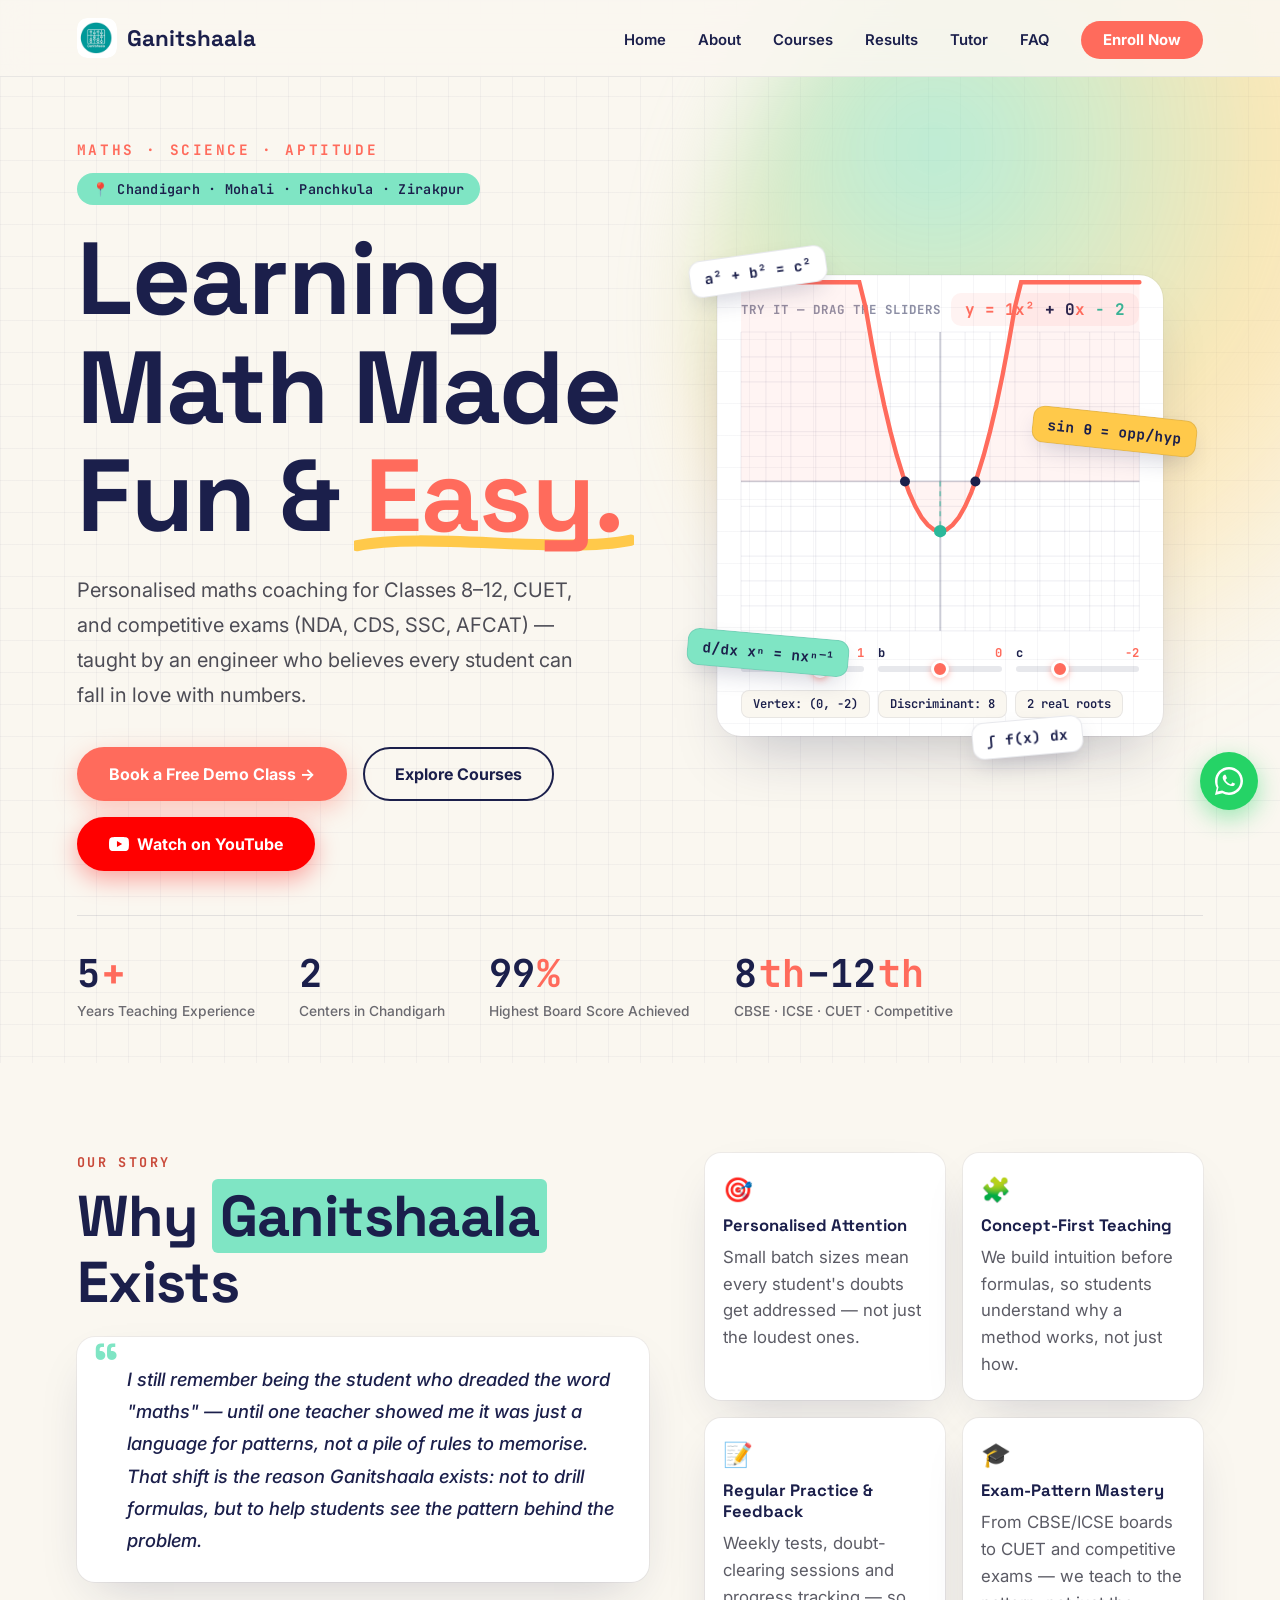
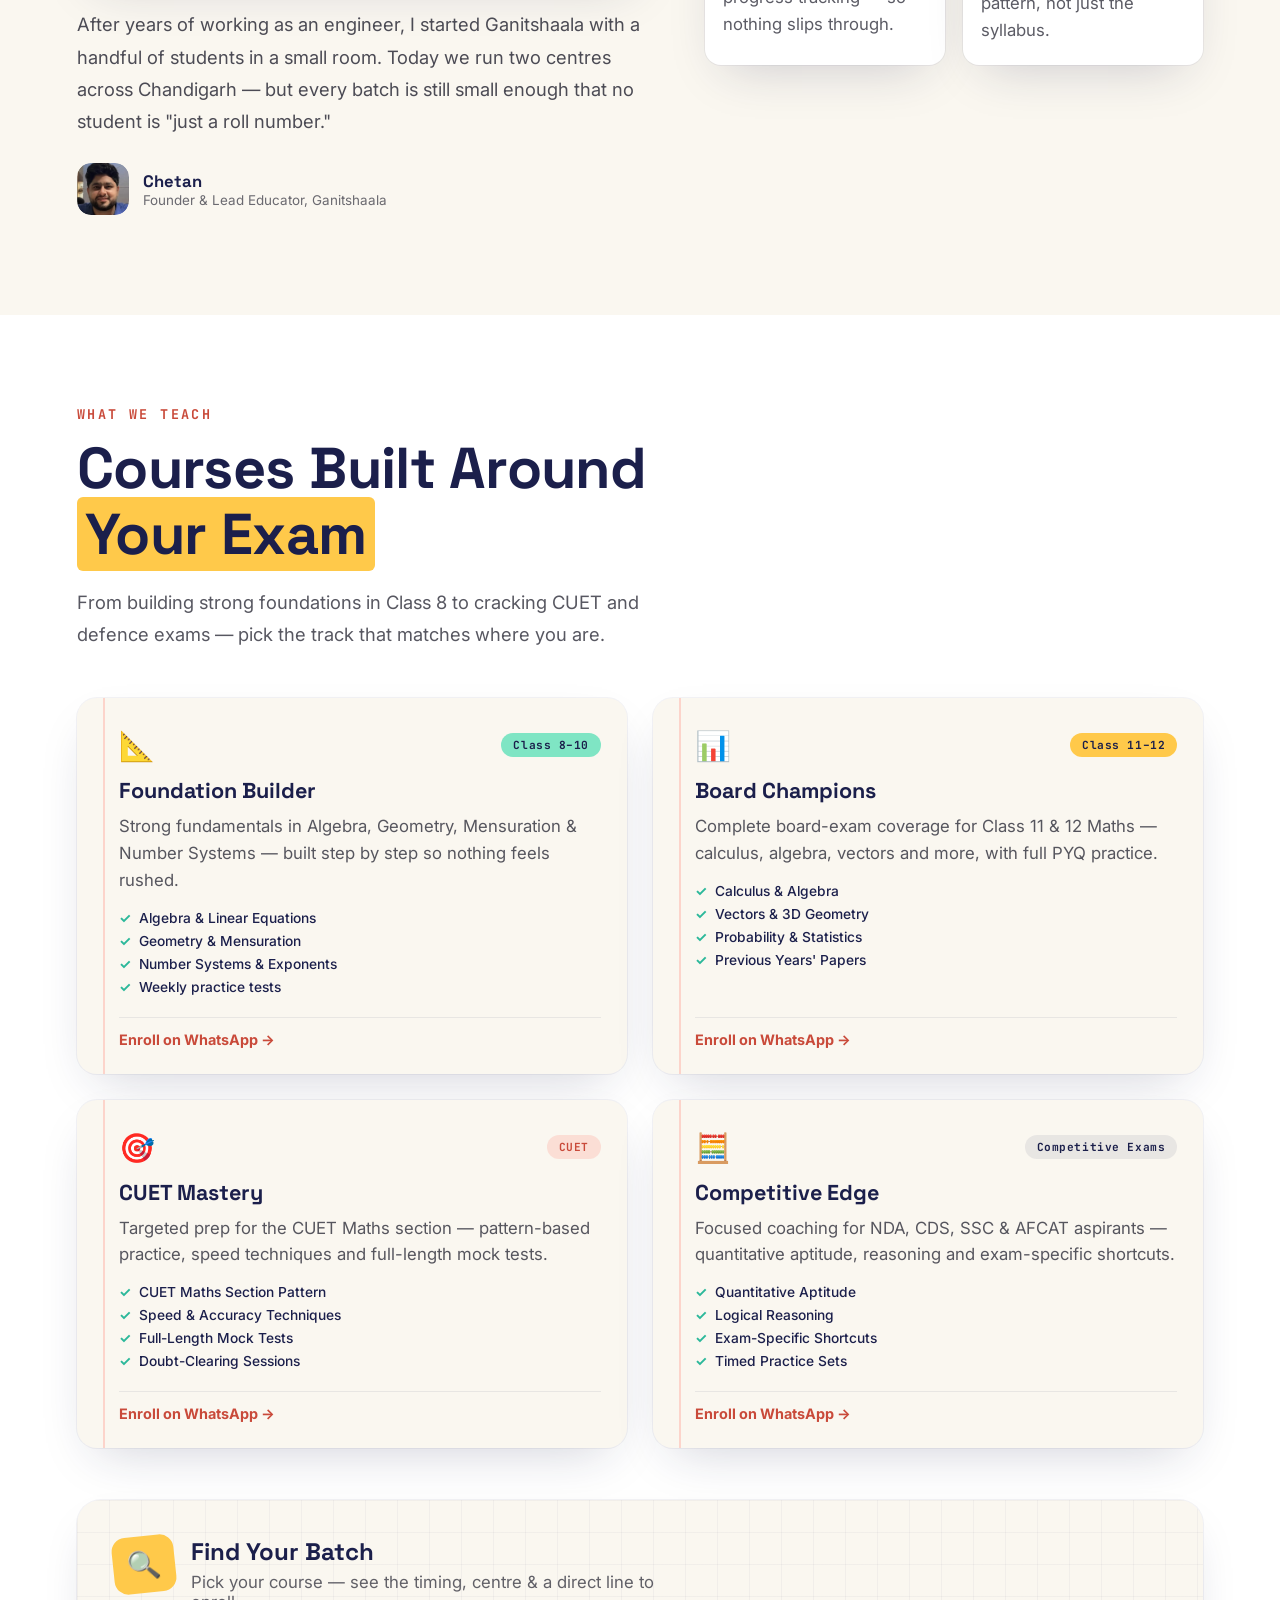
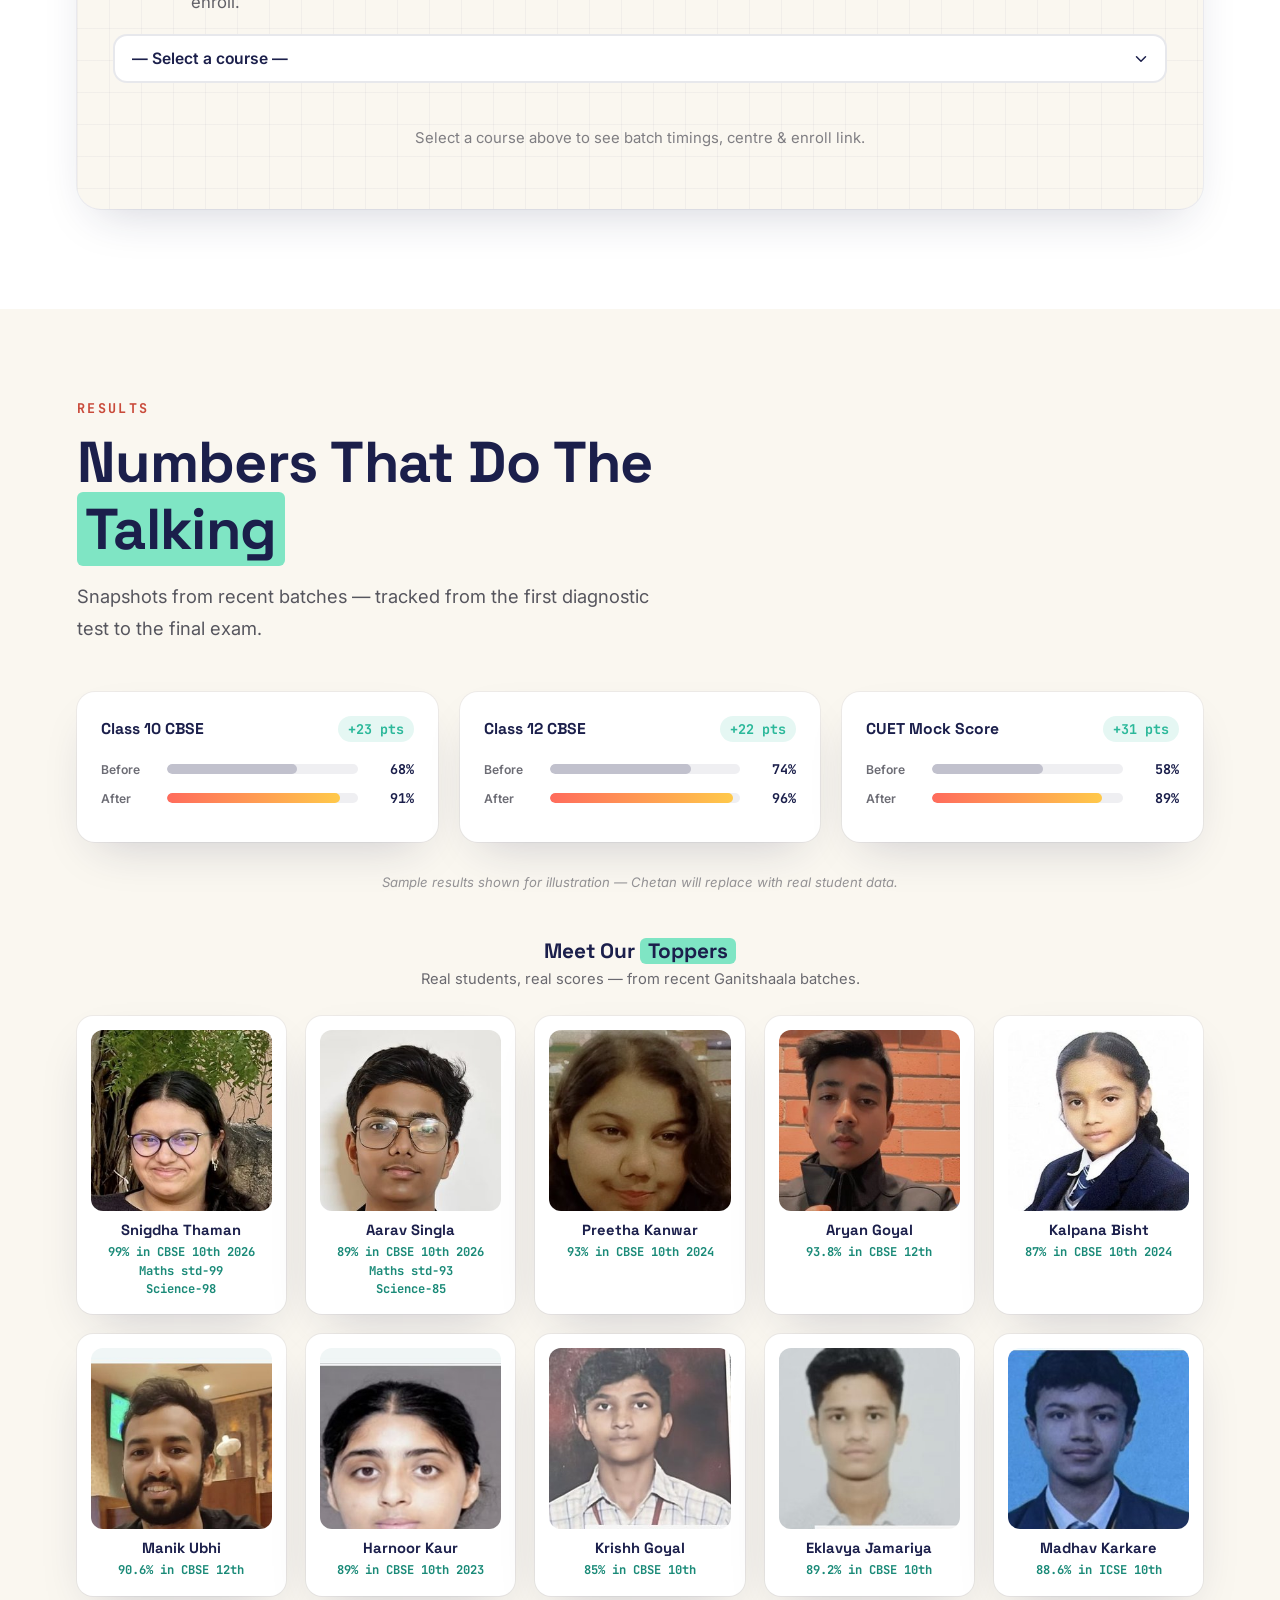
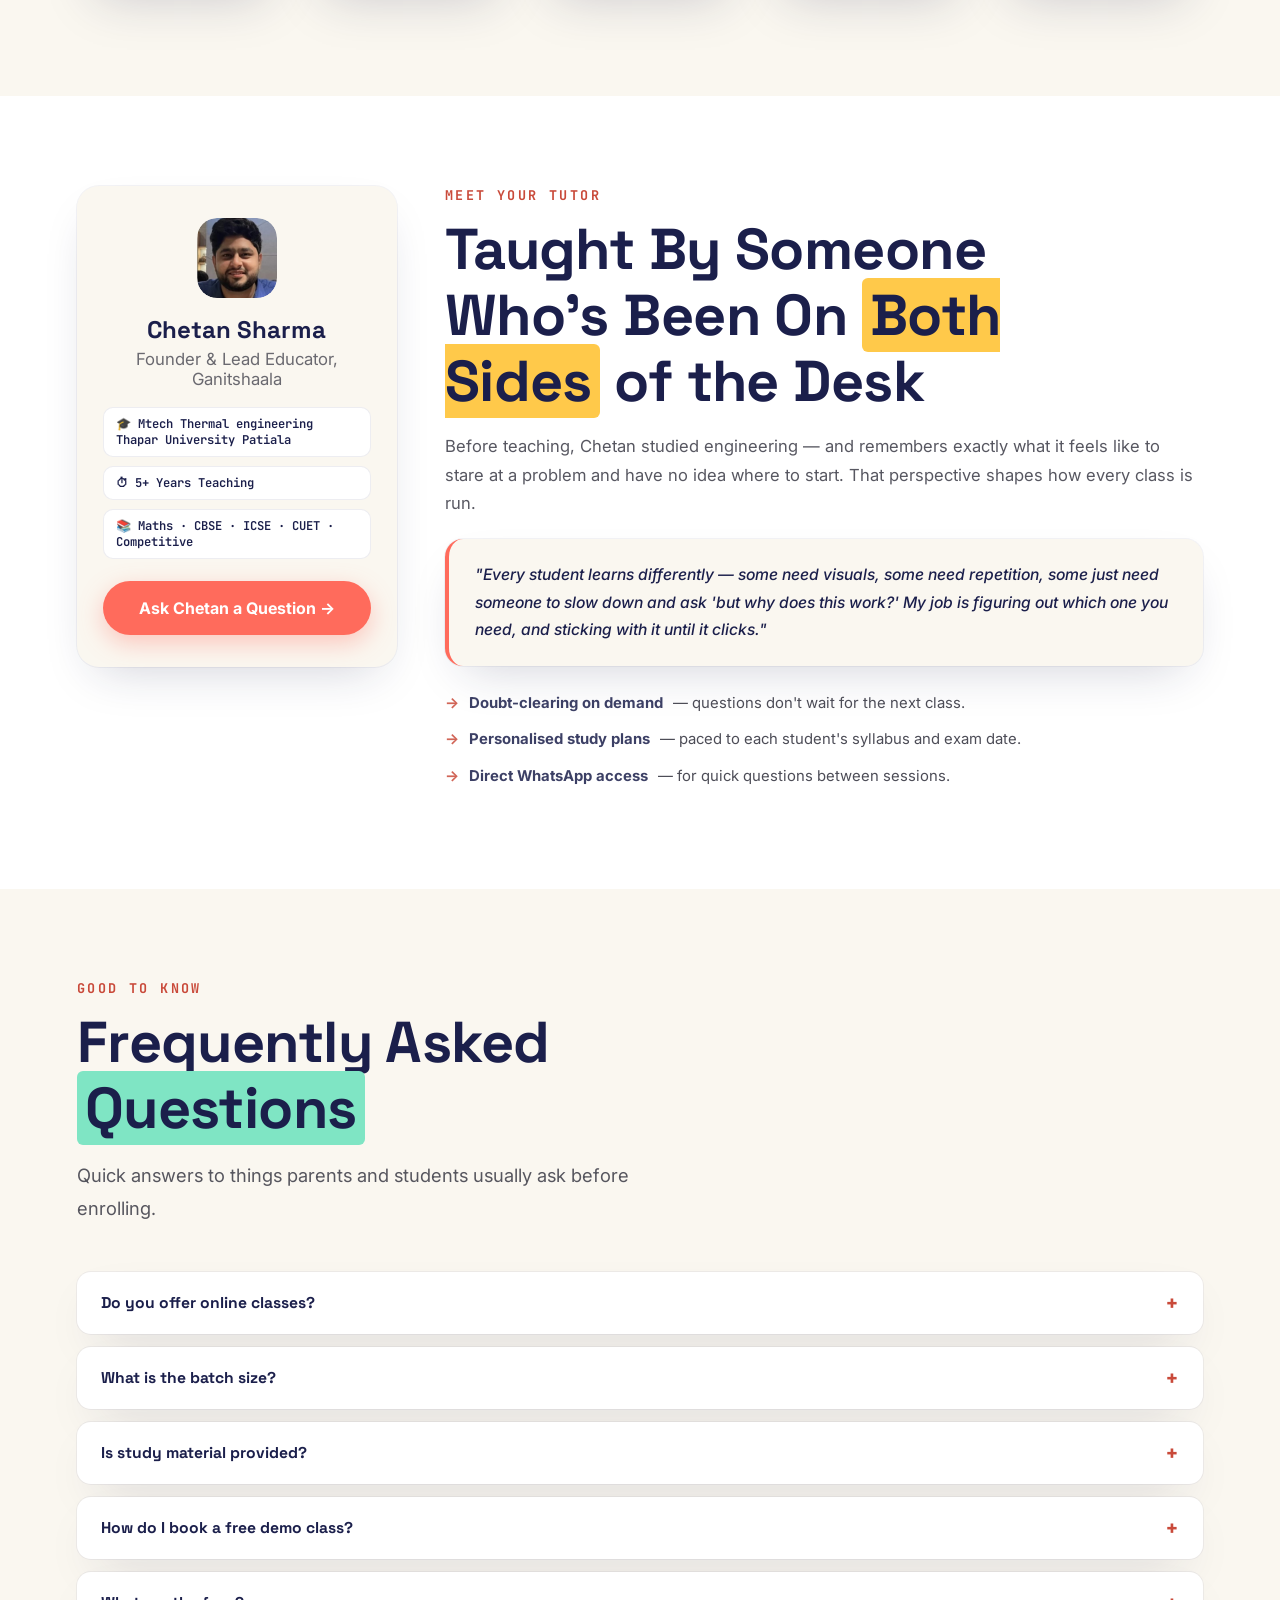
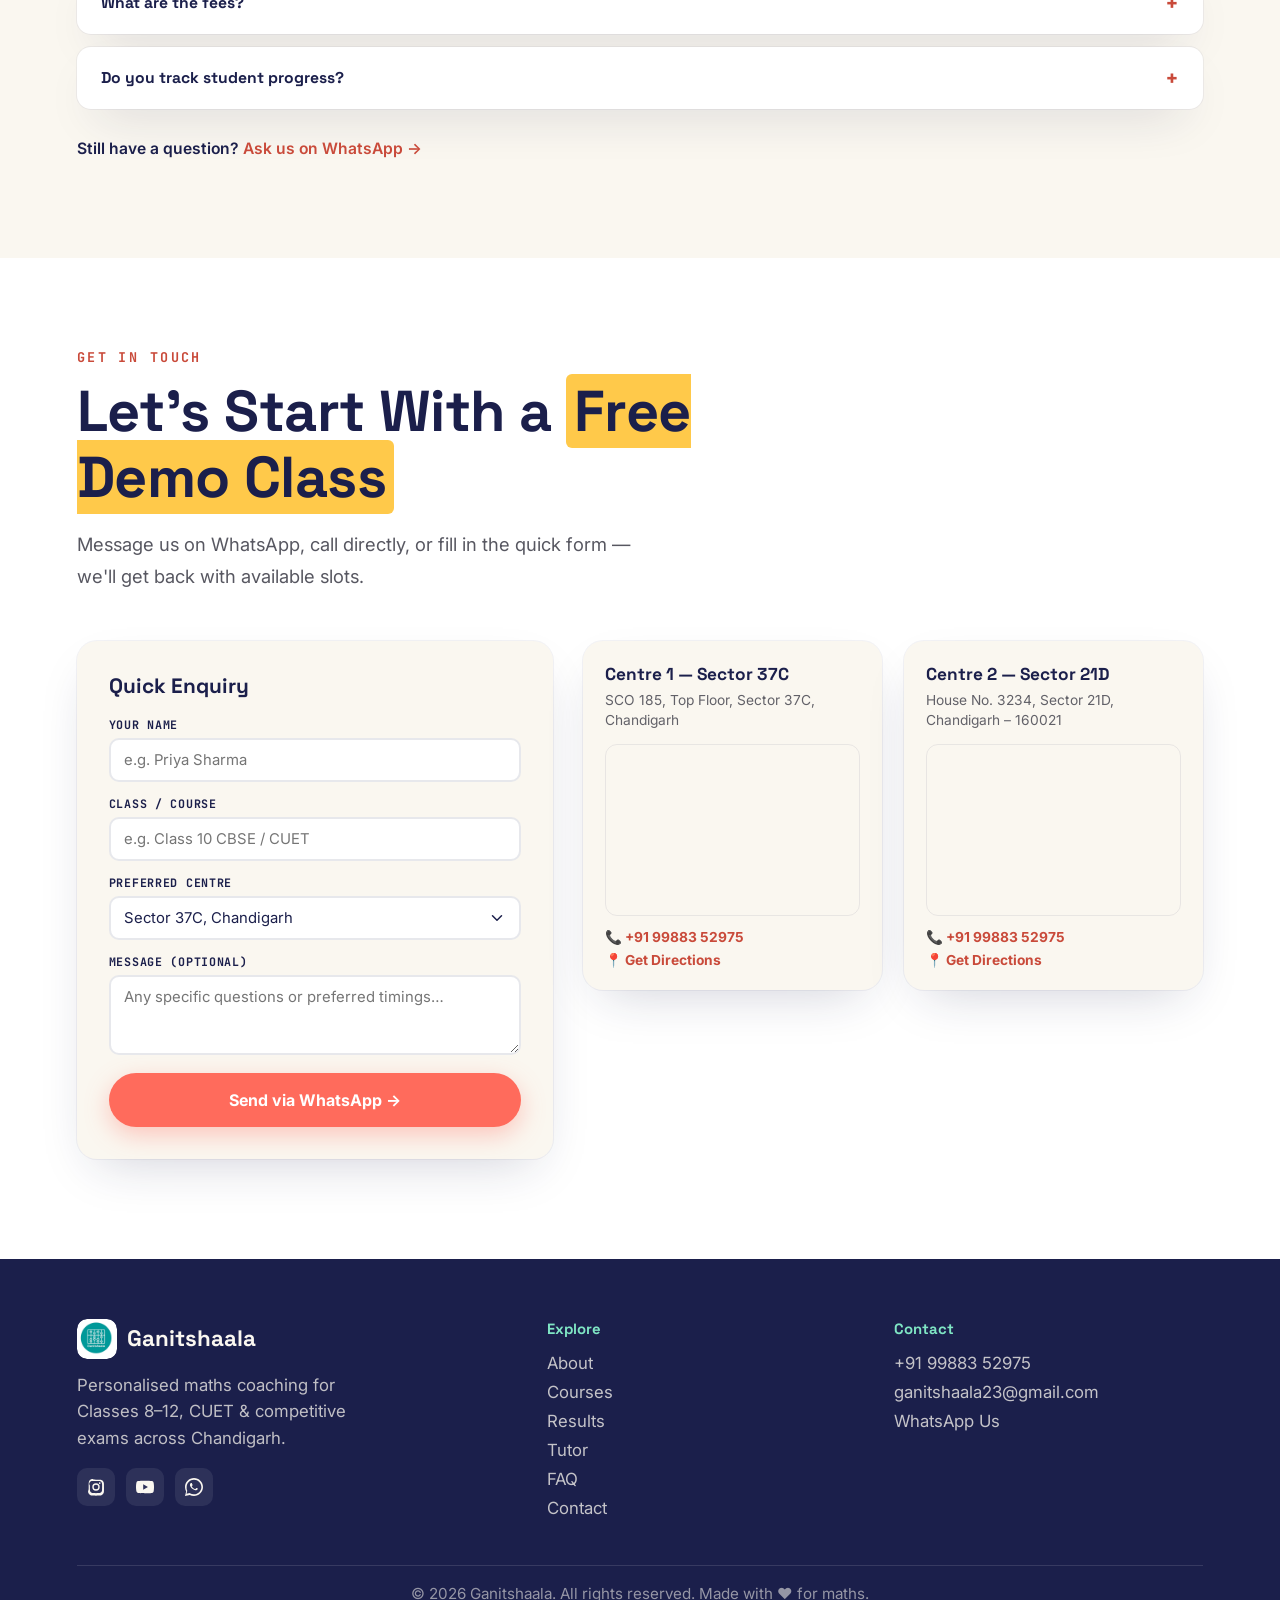
==== commit e91d4572: "Yt video btn added" ====
--- a/index.html
+++ b/index.html
@@ -41,7 +41,7 @@
 *{margin:0;padding:0;box-sizing:border-box}
 html{scroll-behavior:smooth}
 @media(prefers-reduced-motion:reduce){html{scroll-behavior:auto}*{animation-duration:.01ms!important;transition-duration:.01ms!important}}
-body{font-family:var(--font-b);color:var(--charcoal);background:var(--cream);overflow-x:hidden}
+body{font-family:var(--font-b);font-size:18px;color:var(--charcoal);background:var(--cream);overflow-x:hidden}
 a:focus-visible,button:focus-visible,input:focus-visible,select:focus-visible,textarea:focus-visible{outline:3px solid var(--coral);outline-offset:3px;border-radius:4px}
 .skip-link{position:absolute;left:-9999px;top:0;background:var(--indigo);color:#fff;padding:12px 20px;z-index:9999;font-weight:700;border-radius:0 0 8px 0}
 .skip-link:focus{left:0}
@@ -79,12 +79,12 @@
 .hero-content{position:relative;z-index:5;max-width:600px}
 .hero-kicker{font-family:var(--font-m);font-size:.9rem;font-weight:700;color:var(--coral);letter-spacing:.18em;text-transform:uppercase;margin-bottom:14px;display:block}
 .hero-eyebrow{display:inline-flex;align-items:center;gap:10px;font-family:var(--font-m);font-size:.84rem;font-weight:600;color:var(--indigo);background:var(--mint);padding:7px 15px;border-radius:30px;margin-bottom:20px;letter-spacing:.02em}
-.hero h1{font-family:var(--font-d);font-size:clamp(2.6rem,6vw,5rem);font-weight:700;line-height:1.06;color:var(--indigo);margin-bottom:22px;letter-spacing:-.01em}
+.hero h1{font-family:var(--font-d);font-size:clamp(3.2rem,8vw,6.5rem);font-weight:700;line-height:1.06;color:var(--indigo);margin-bottom:22px;letter-spacing:-.01em}
 .hero h1 .highlight{position:relative;display:inline-block;color:var(--coral)}
 .hero h1 .highlight svg{position:absolute;bottom:-6px;left:-4%;width:108%;height:auto;z-index:-1}
 .hero h1 .highlight svg path{stroke-dasharray:300;stroke-dashoffset:300;animation:draw-ul .8s ease-out .6s forwards}
 @keyframes draw-ul{to{stroke-dashoffset:0}}
-.hero p{font-size:1.1rem;line-height:1.75;color:var(--charcoal);opacity:.85;max-width:520px;margin-bottom:34px}
+.hero p{font-size:1.25rem;line-height:1.75;color:var(--charcoal);opacity:.85;max-width:520px;margin-bottom:34px}
 .hero-buttons{display:flex;gap:16px;flex-wrap:wrap}
 
 /* ── GRAPH / NOTEBOOK CARD ── */
@@ -131,18 +131,18 @@
 .section{position:relative;padding:90px 6vw 100px}
 .section-inner{max-width:1180px;margin:0 auto}
 .section-kicker{font-family:var(--font-m);font-size:.84rem;font-weight:700;color:var(--coral-text);letter-spacing:.18em;text-transform:uppercase;display:block;margin-bottom:12px}
-.section-title{font-family:var(--font-d);font-size:clamp(2rem,4.5vw,3rem);font-weight:700;color:var(--indigo);line-height:1.15;margin-bottom:18px;max-width:700px;letter-spacing:-.01em}
+.section-title{font-family:var(--font-d);font-size:clamp(2.4rem,5vw,3.6rem);font-weight:700;color:var(--indigo);line-height:1.15;margin-bottom:18px;max-width:700px;letter-spacing:-.01em}
 .section-title .hl-mint{background:var(--mint);padding:0 8px;border-radius:6px}
 .section-title .hl-yellow{background:var(--yellow);padding:0 8px;border-radius:6px}
-.section-sub{font-size:1.04rem;line-height:1.75;color:var(--charcoal);opacity:.8;max-width:580px;margin-bottom:48px}
+.section-sub{font-size:1.15rem;line-height:1.75;color:var(--charcoal);opacity:.8;max-width:580px;margin-bottom:48px}
 
 /* ── ABOUT ── */
 .about-section{background:var(--cream)}
 .about-grid{display:grid;grid-template-columns:1.15fr 1fr;gap:56px;align-items:start}
 .about-quote{position:relative;background:#fff;border-radius:18px;padding:26px 26px 26px 50px;margin:22px 0 26px;box-shadow:var(--shadow-card)}
 .about-quote::before{content:'\201C';position:absolute;top:0;left:16px;font-family:var(--font-d);font-size:3.2rem;color:var(--mint);font-weight:700;line-height:1}
-.about-quote p{font-size:1.04rem;line-height:1.75;color:var(--indigo);font-style:italic;font-weight:500}
-.about-body{font-size:1rem;line-height:1.75;color:var(--charcoal);opacity:.85;margin-bottom:26px}
+.about-quote p{font-size:1.15rem;line-height:1.75;color:var(--indigo);font-style:italic;font-weight:500}
+.about-body{font-size:1.15rem;line-height:1.75;color:var(--charcoal);opacity:.85;margin-bottom:26px}
 .about-sig{display:flex;align-items:center;gap:14px}
 .sig-avatar{width:52px;height:52px;border-radius:14px;overflow:hidden;flex-shrink:0}
 .sig-avatar img{width:100%;height:100%;object-fit:cover;border-radius:14px}
@@ -153,7 +153,7 @@
 .value-card:hover{transform:translateY(-4px)}
 .value-icon{display:inline-flex;font-size:1.5rem;margin-bottom:11px}
 .value-card h3{font-family:var(--font-d);font-size:1.04rem;color:var(--indigo);margin-bottom:8px}
-.value-card p{font-size:.88rem;line-height:1.6;color:var(--charcoal);opacity:.78}
+.value-card p{font-size:1.05rem;line-height:1.6;color:var(--charcoal);opacity:.78}
 
 /* ── COURSES ── */
 .courses-section{background:#fff}
@@ -168,7 +168,7 @@
 .cc-coral .course-tag{background:rgba(255,107,92,.18);color:var(--coral-text)}
 .cc-indigo .course-tag{background:rgba(27,31,75,.08);color:var(--indigo)}
 .course-card h3{font-family:var(--font-d);font-size:1.35rem;font-weight:700;color:var(--indigo);margin-bottom:9px}
-.course-desc{font-size:.93rem;line-height:1.6;color:var(--charcoal);opacity:.8;margin-bottom:16px}
+.course-desc{font-size:1.05rem;line-height:1.6;color:var(--charcoal);opacity:.8;margin-bottom:16px}
 .course-topics{list-style:none;display:flex;flex-direction:column;gap:7px;margin-bottom:22px}
 .course-topics li{font-size:.86rem;color:var(--indigo);display:flex;align-items:flex-start;gap:8px;font-weight:500}
 .course-topics li::before{content:'✓';color:#2BB89A;font-weight:700;flex-shrink:0}
@@ -182,7 +182,7 @@
 .bf-header{display:flex;gap:16px;align-items:flex-start;margin-bottom:22px;flex-wrap:wrap}
 .bf-icon{font-size:1.7rem;background:var(--yellow);border-radius:14px;padding:12px 14px;flex-shrink:0;transform:rotate(-6deg)}
 .bf-header h2{font-family:var(--font-d);font-size:1.5rem;color:var(--indigo);margin-bottom:5px}
-.bf-header p{font-size:.93rem;color:var(--charcoal);opacity:.75;max-width:480px}
+.bf-header p{font-size:1.05rem;color:var(--charcoal);opacity:.75;max-width:480px}
 .batch-select{width:100%;font-family:var(--font-b);font-weight:600;font-size:.98rem;color:var(--indigo);padding:13px 44px 13px 17px;border-radius:14px;border:2px solid rgba(27,31,75,.1);background-color:#fff;background-image:url("data:image/svg+xml,%3Csvg xmlns='http://www.w3.org/2000/svg' viewBox='0 0 24 24' width='18' height='18'%3E%3Cpath d='M6 9l6 6 6-6' stroke='%231B1F4B' stroke-width='2' fill='none' stroke-linecap='round' stroke-linejoin='round'/%3E%3C/svg%3E");background-repeat:no-repeat;background-position:right 15px center;appearance:none;-webkit-appearance:none;margin-bottom:20px;cursor:pointer}
 .batch-result{display:grid;grid-template-columns:repeat(3,1fr);gap:14px}
 .br-item{background:#fff;border:1px solid rgba(27,31,75,.08);border-radius:14px;padding:15px}
@@ -228,7 +228,7 @@
 .tutor-avatar{width:80px;height:80px;margin:0 auto 16px;border-radius:20px;overflow:hidden}
 .tutor-avatar img{width:100%;height:100%;object-fit:cover;border-radius:20px}
 .tutor-name{font-family:var(--font-d);font-size:1.5rem;color:var(--indigo);margin-bottom:4px}
-.tutor-role-txt{font-size:.88rem;color:var(--charcoal);opacity:.7;margin-bottom:18px}
+.tutor-role-txt{font-size:1.05rem;color:var(--charcoal);opacity:.7;margin-bottom:18px}
 .tutor-badges{display:flex;flex-direction:column;gap:9px;margin-bottom:22px}
 .tutor-badge{font-family:var(--font-m);font-size:.76rem;font-weight:600;color:var(--indigo);background:#fff;border:1px solid rgba(27,31,75,.08);padding:8px 12px;border-radius:10px;text-align:left}
 .tutor-cta-btn{width:100%;justify-content:center}
@@ -248,7 +248,7 @@
 .faq-item summary::-webkit-details-marker{display:none}
 .faq-item summary::after{content:'+';position:absolute;right:0;top:50%;transform:translateY(-50%);font-size:1.4rem;font-weight:700;color:var(--coral-text)}
 .faq-item[open] summary::after{content:'−'}
-.faq-item p{font-size:.93rem;line-height:1.7;color:var(--charcoal);opacity:.8;padding:0 0 18px}
+.faq-item p{font-size:1.05rem;line-height:1.7;color:var(--charcoal);opacity:.8;padding:0 0 18px}
 .faq-more{font-size:.98rem;color:var(--indigo);font-weight:600}
 .faq-more a{color:var(--coral-text);text-decoration:none}
 .faq-more a:hover{color:var(--indigo)}
@@ -276,15 +276,15 @@
 .site-footer{background:var(--indigo);color:var(--cream);padding:60px 6vw 22px}
 .footer-inner{max-width:1180px;margin:0 auto;display:grid;grid-template-columns:1.4fr 1fr 1fr;gap:38px;padding-bottom:38px;border-bottom:1px solid rgba(255,255,255,.12)}
 .footer-brand .logo{color:var(--cream);margin-bottom:13px;display:inline-flex}
-.footer-brand p{font-size:.88rem;line-height:1.6;opacity:.74;max-width:310px;margin-bottom:16px}
+.footer-brand p{font-size:1.05rem;line-height:1.6;opacity:.74;max-width:310px;margin-bottom:16px}
 .footer-social{display:flex;gap:11px}
 .footer-social a{width:38px;height:38px;border-radius:10px;background:rgba(255,255,255,.08);display:flex;align-items:center;justify-content:center;color:var(--cream);transition:background .2s}
 .footer-social a:hover{background:var(--coral)}
 .footer-col h2{font-family:var(--font-d);font-size:.93rem;margin-bottom:15px;color:var(--mint)}
 .footer-col{display:flex;flex-direction:column}
-.footer-col a{color:var(--cream);opacity:.76;text-decoration:none;font-size:.9rem;margin-bottom:9px;transition:opacity .2s,color .2s}
+.footer-col a{color:var(--cream);opacity:.76;text-decoration:none;font-size:1.05rem;margin-bottom:9px;transition:opacity .2s,color .2s}
 .footer-col a:hover{opacity:1;color:var(--yellow)}
-.footer-bottom{max-width:1180px;margin:0 auto;padding-top:18px;font-size:.8rem;opacity:.55;text-align:center}
+.footer-bottom{max-width:1180px;margin:0 auto;padding-top:18px;font-size:.95rem;opacity:.55;text-align:center}
 
 /* ── WHATSAPP FAB ── */
 .whatsapp-fab{position:fixed;bottom:90px;right:22px;z-index:900;width:58px;height:58px;border-radius:50%;background:#25D366;color:#fff;display:flex;align-items:center;justify-content:center;box-shadow:0 8px 24px rgba(37,211,102,.45);transition:transform .25s,box-shadow .25s;text-decoration:none}
@@ -382,6 +382,10 @@
       <div class="hero-buttons">
         <a href="#contact" class="btn btn-primary">Book a Free Demo Class →</a>
         <a href="#courses" class="btn btn-secondary">Explore Courses</a>
+        <a href="https://www.youtube.com/channel/UCqz_bBcQ_B_VP92HTHedXzw" target="_blank" class="btn" style="background:#FF0000;color:#fff;border-color:#FF0000;box-shadow:0 8px 24px rgba(255,0,0,0.35);">
+          <svg width="20" height="20" viewBox="0 0 24 24" fill="currentColor"><path d="M23.498 6.186a3.016 3.016 0 0 0-2.122-2.136C19.505 3.5 12 3.5 12 3.5s-7.505 0-9.377.55a3.016 3.016 0 0 0-2.122 2.136C0 8.07 0 12 0 12s0 3.93.502 5.814a3.016 3.016 0 0 0 2.122 2.136c1.871.55 9.376.55 9.376.55s7.505 0 9.377-.55a3.016 3.016 0 0 0 2.122-2.136C24 15.93 24 12 24 12s0-3.93-.502-5.814zM9.545 15.568V8.432L15.818 12l-6.273 3.568z"/></svg>
+          Watch on YouTube
+        </a>
       </div>
     </div>
 
@@ -707,10 +711,12 @@
   <div class="section-inner tutor-grid">
     <div class="tutor-card">
       <div class="tutor-avatar"><img src="[data-uri]" alt="Chetan Sir, Founder &amp; Lead Educator at Ganitshaala" width="80" height="80"></div>
-      <h2 class="tutor-name">Chetan Sir</h2>
+      <h2 class="tutor-name">Chetan Sharma</h2>
       <p class="tutor-role-txt">Founder &amp; Lead Educator, Ganitshaala</p>
       <div class="tutor-badges">
-        <span class="tutor-badge">🎓 B.Tech, Engineering</span>
+        <span class="tutor-badge">🎓 Mtech Thermal engineering 
+Thapar University Patiala 
+</span>
         <span class="tutor-badge">⏱ 5+ Years Teaching</span>
         <span class="tutor-badge">📚 Maths · CBSE · ICSE · CUET · Competitive</span>
       </div>
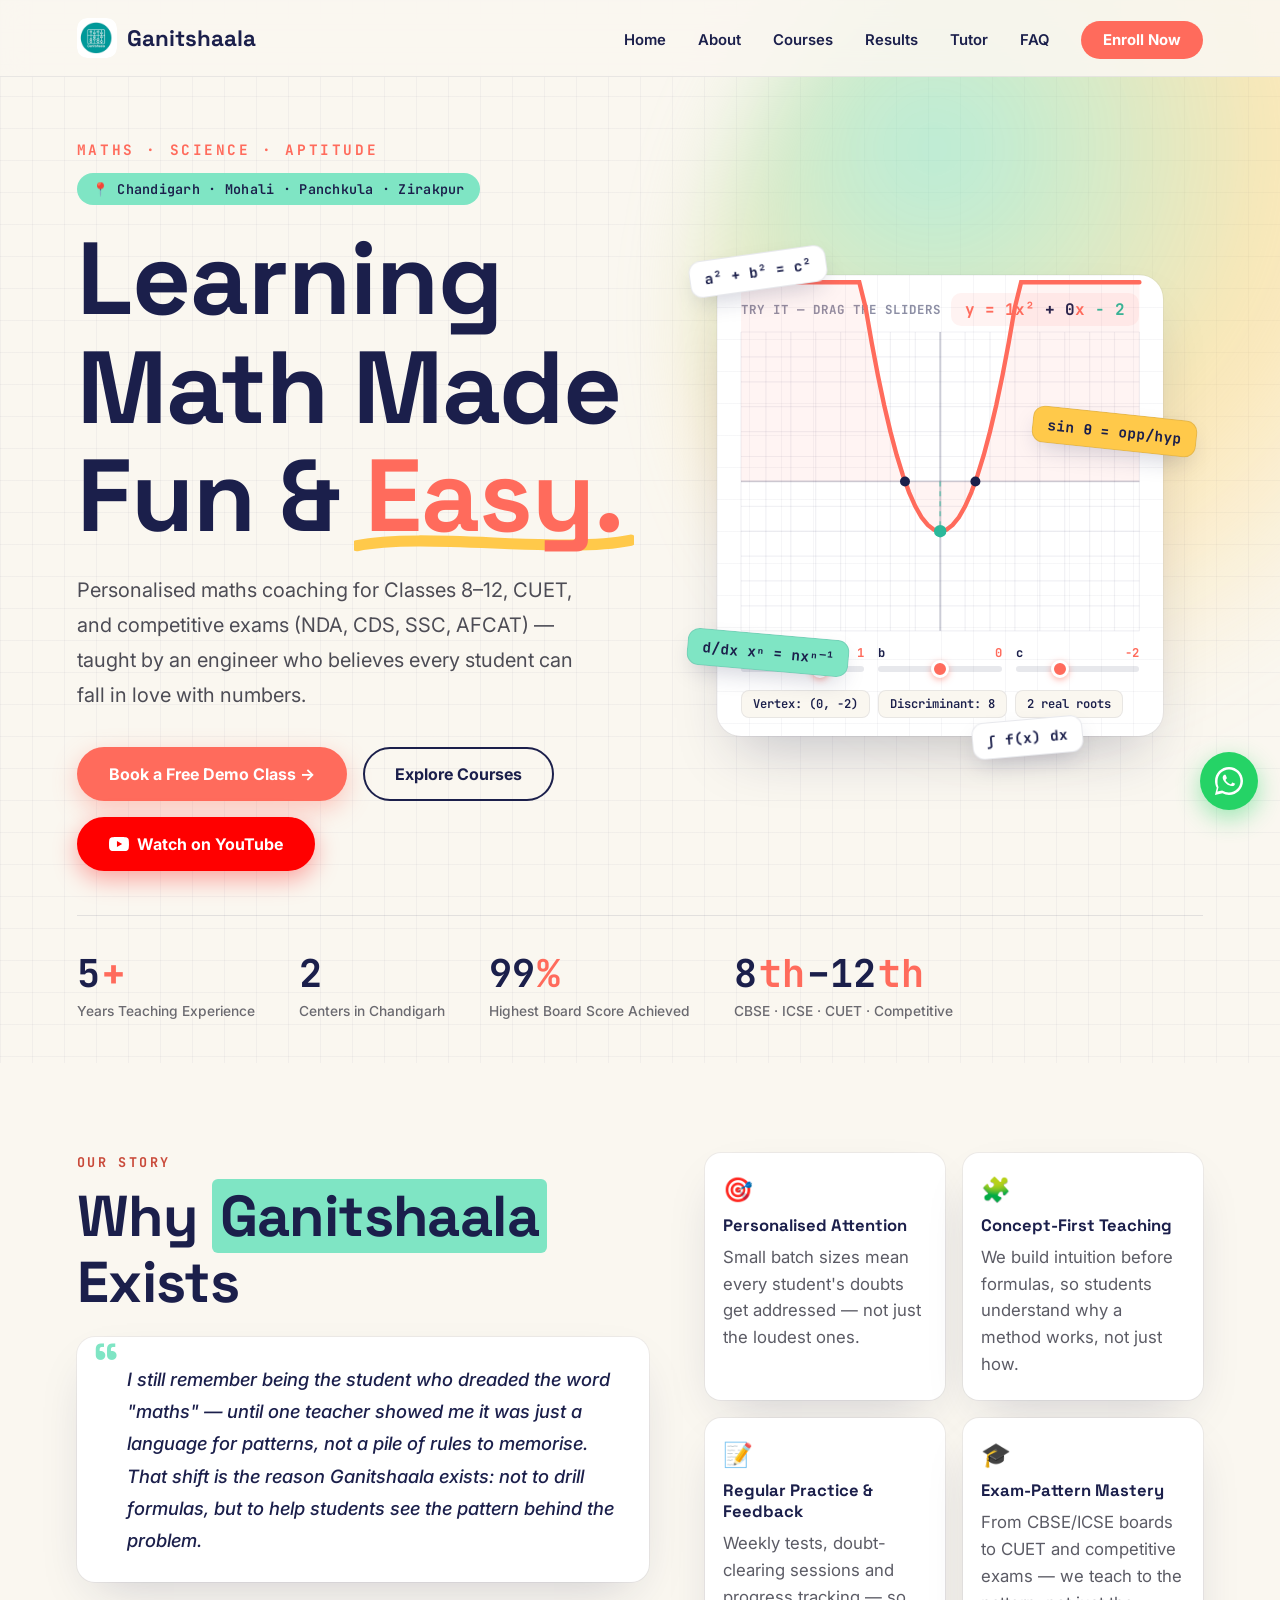
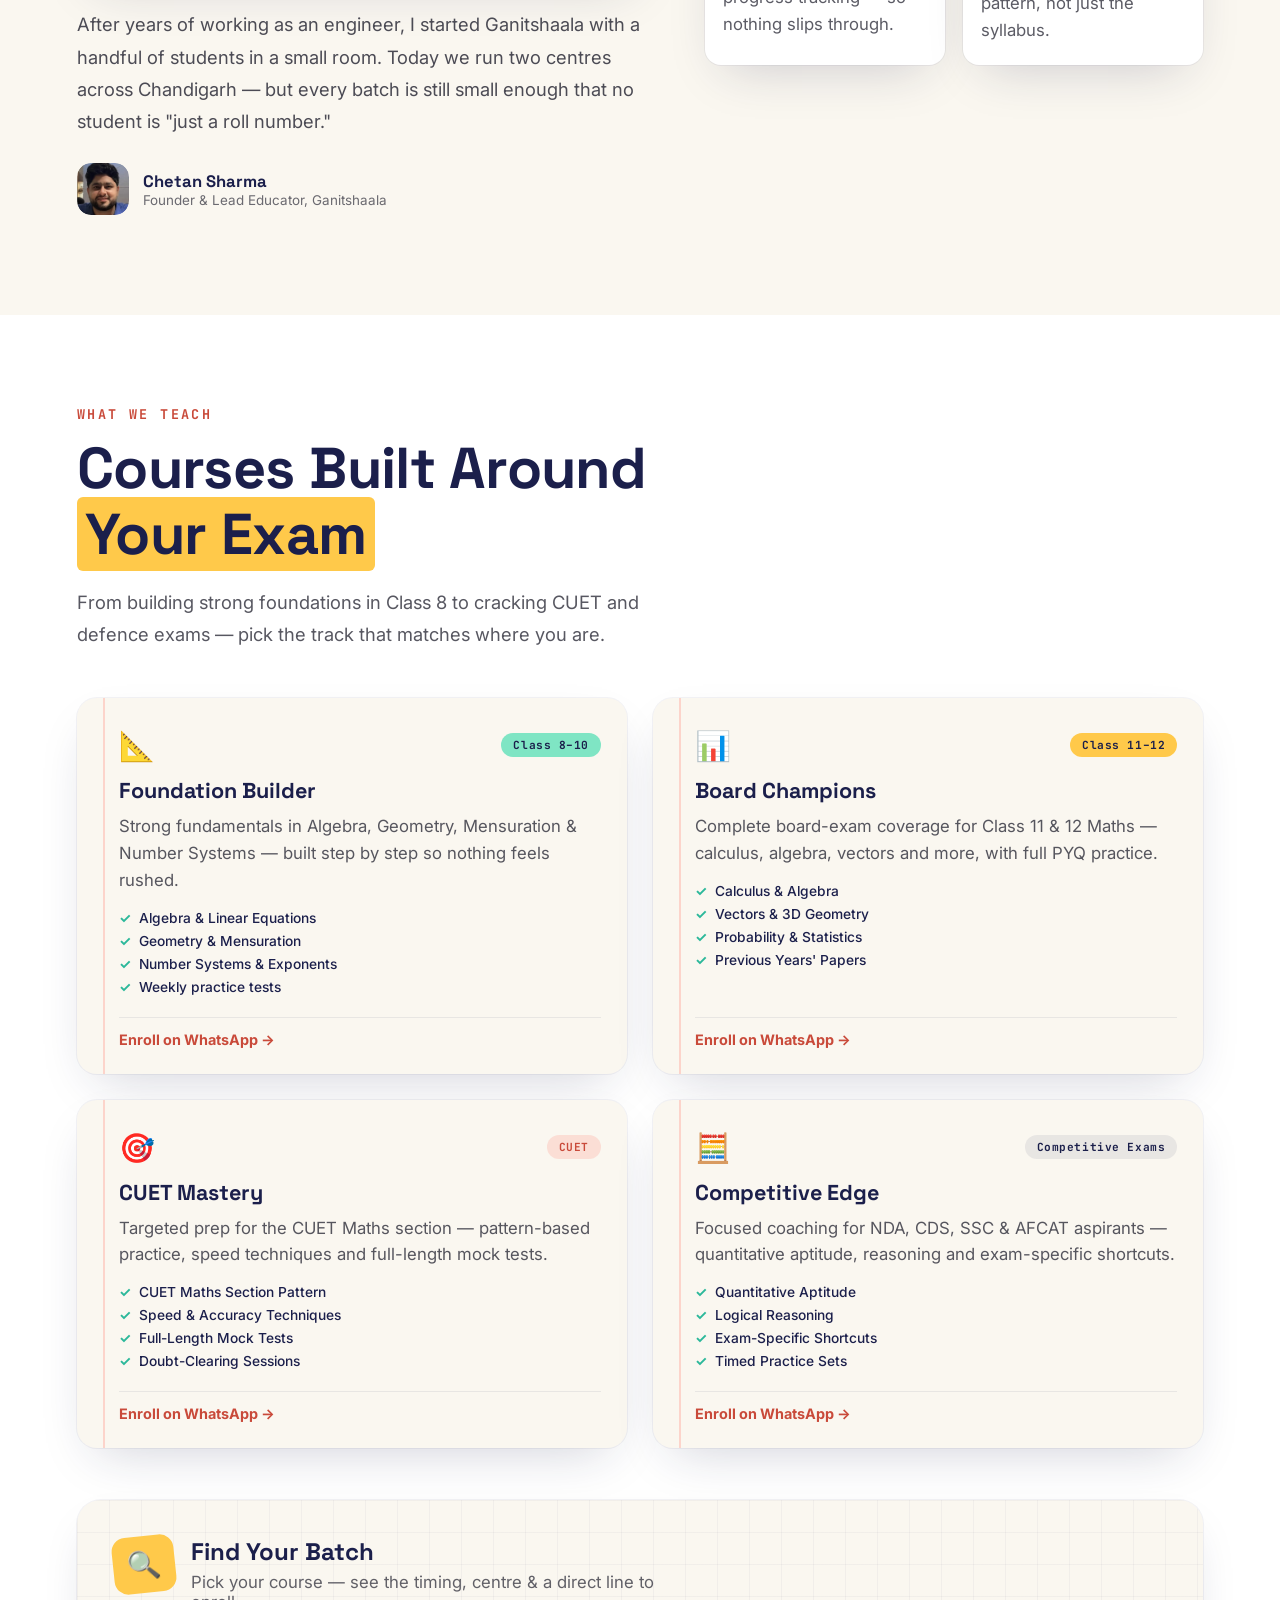
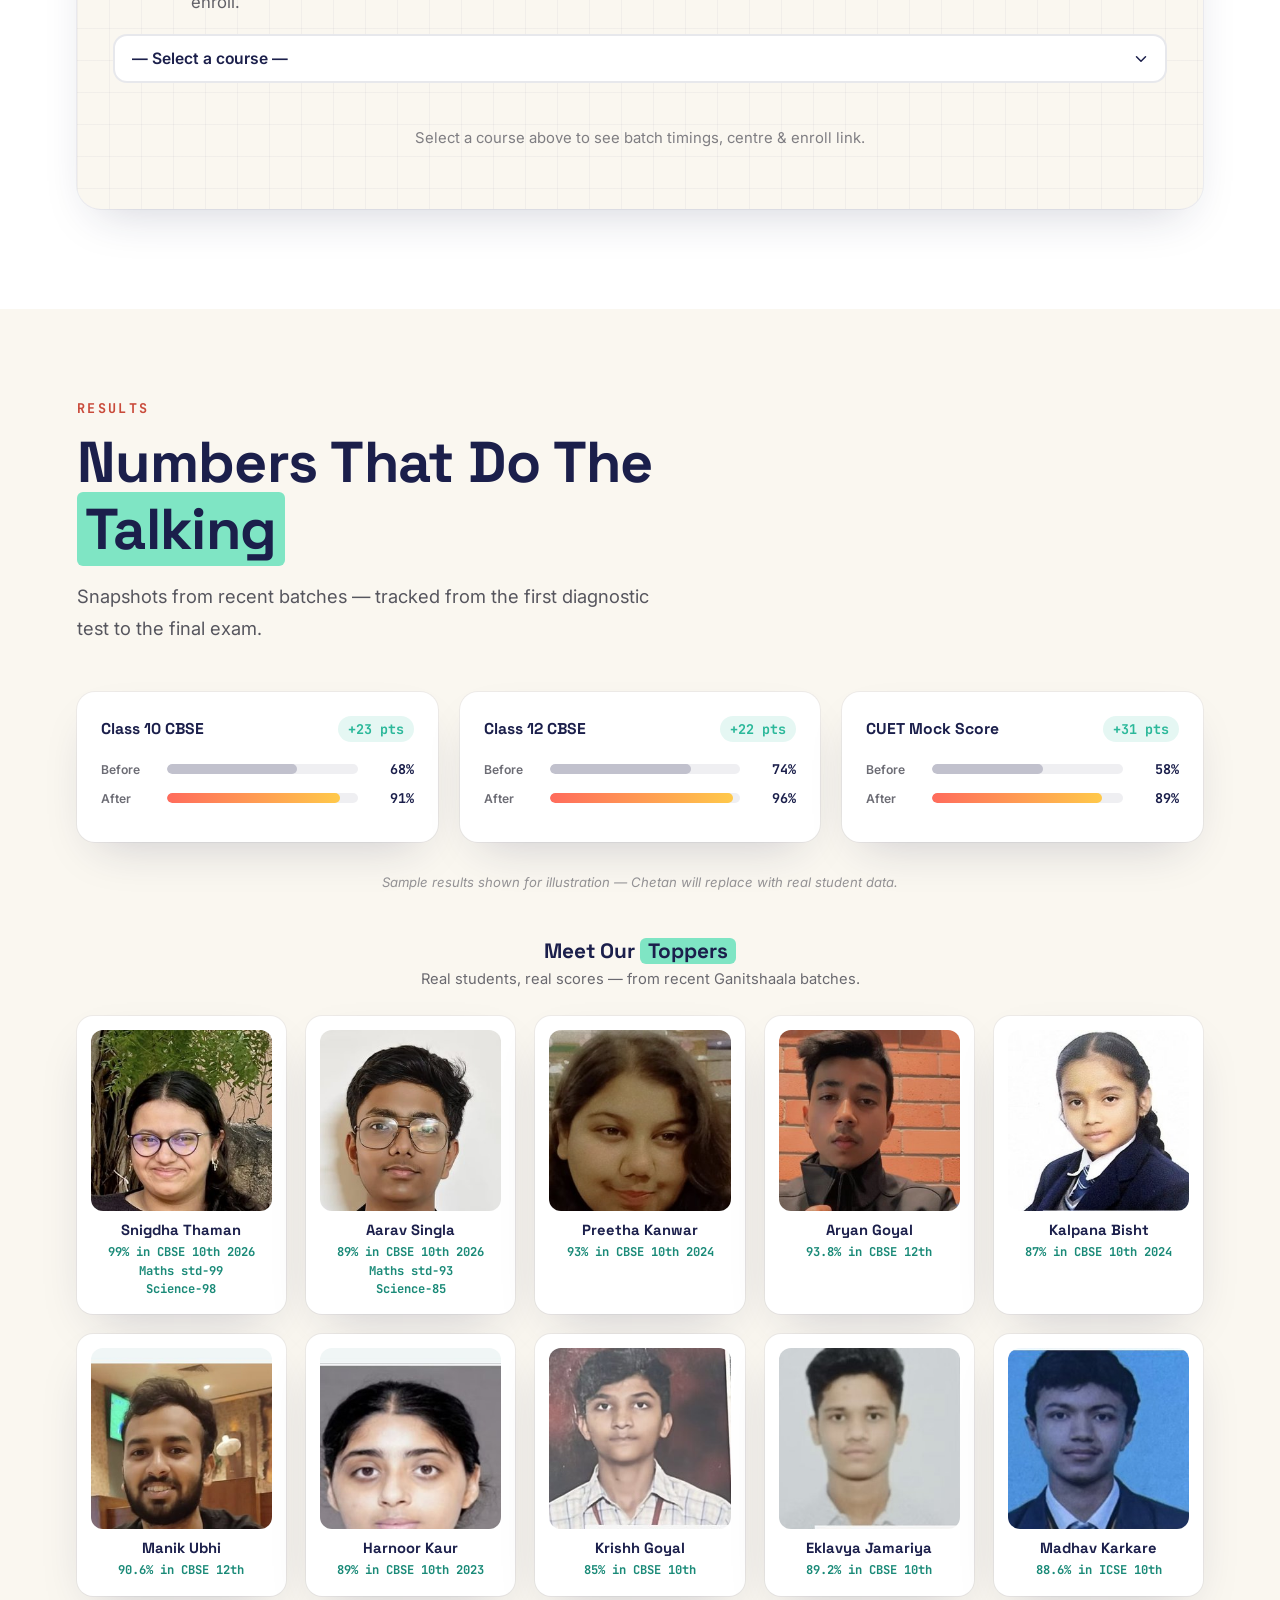
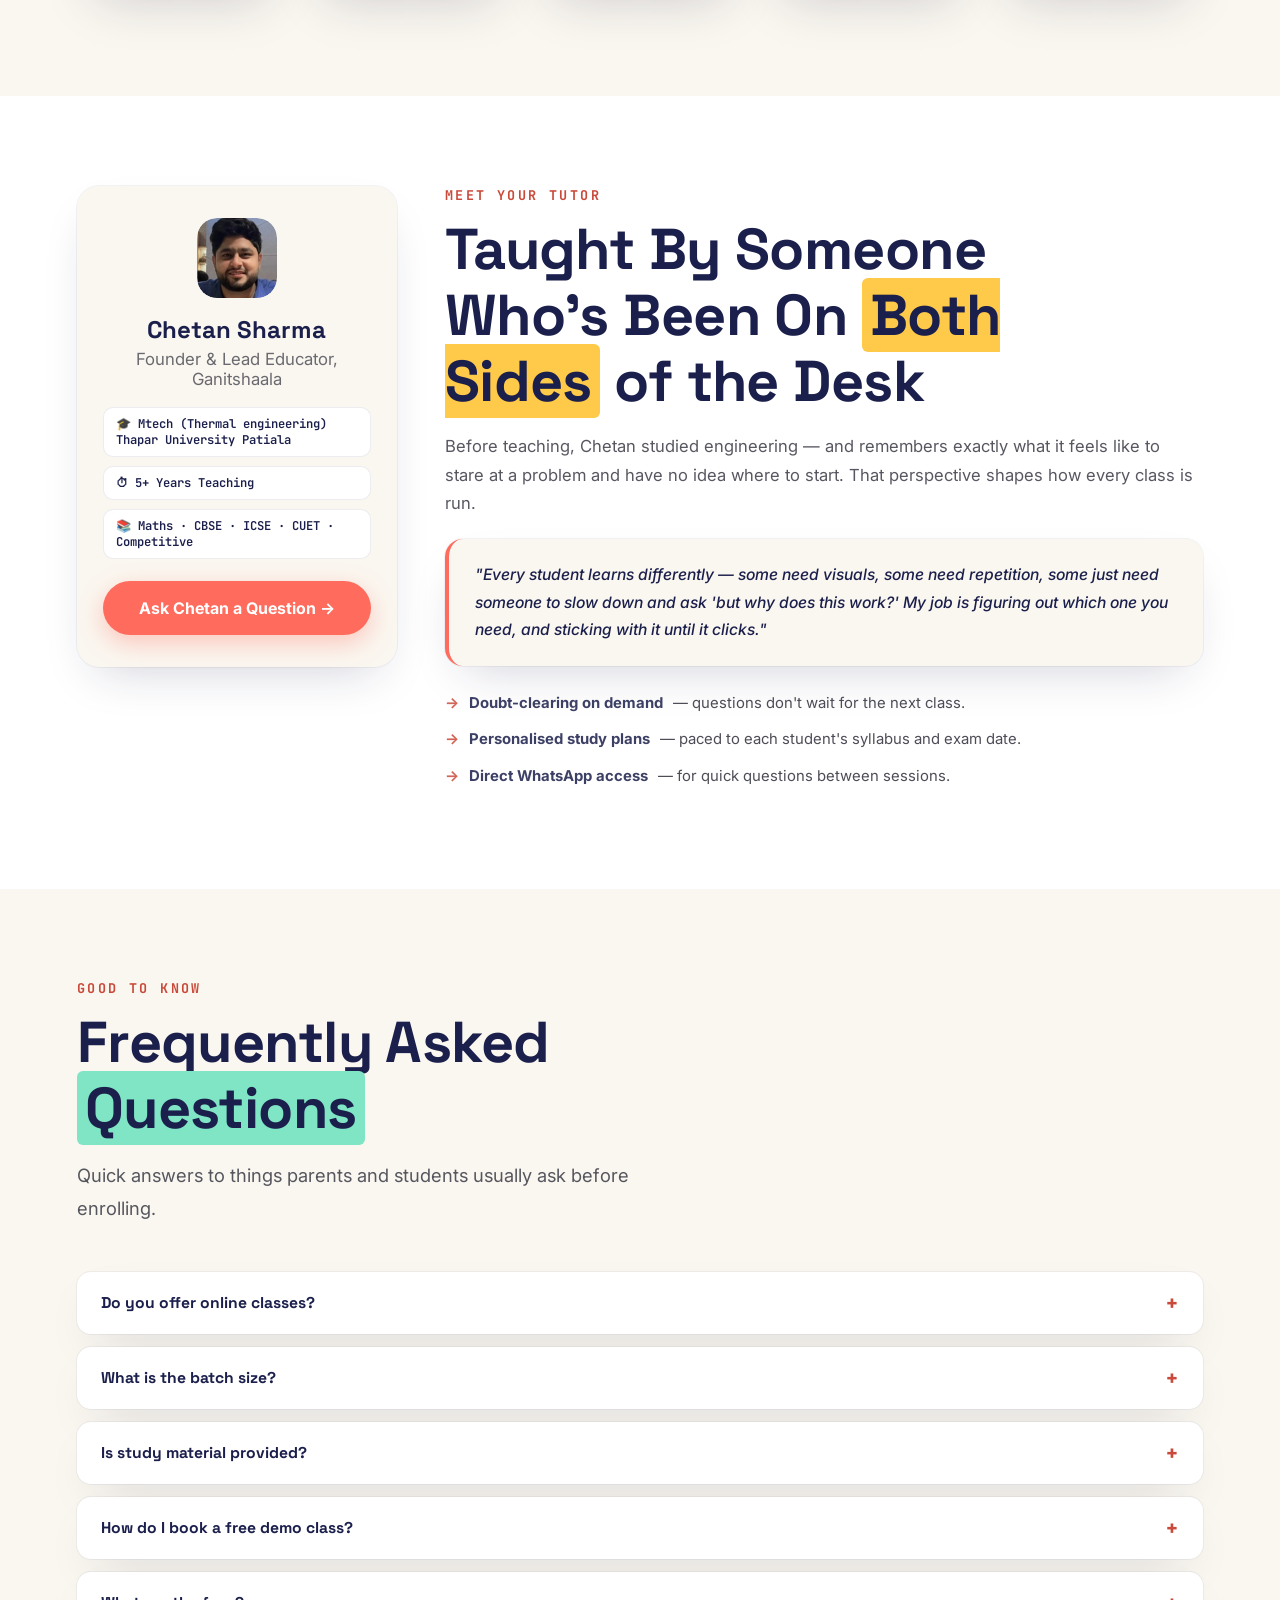
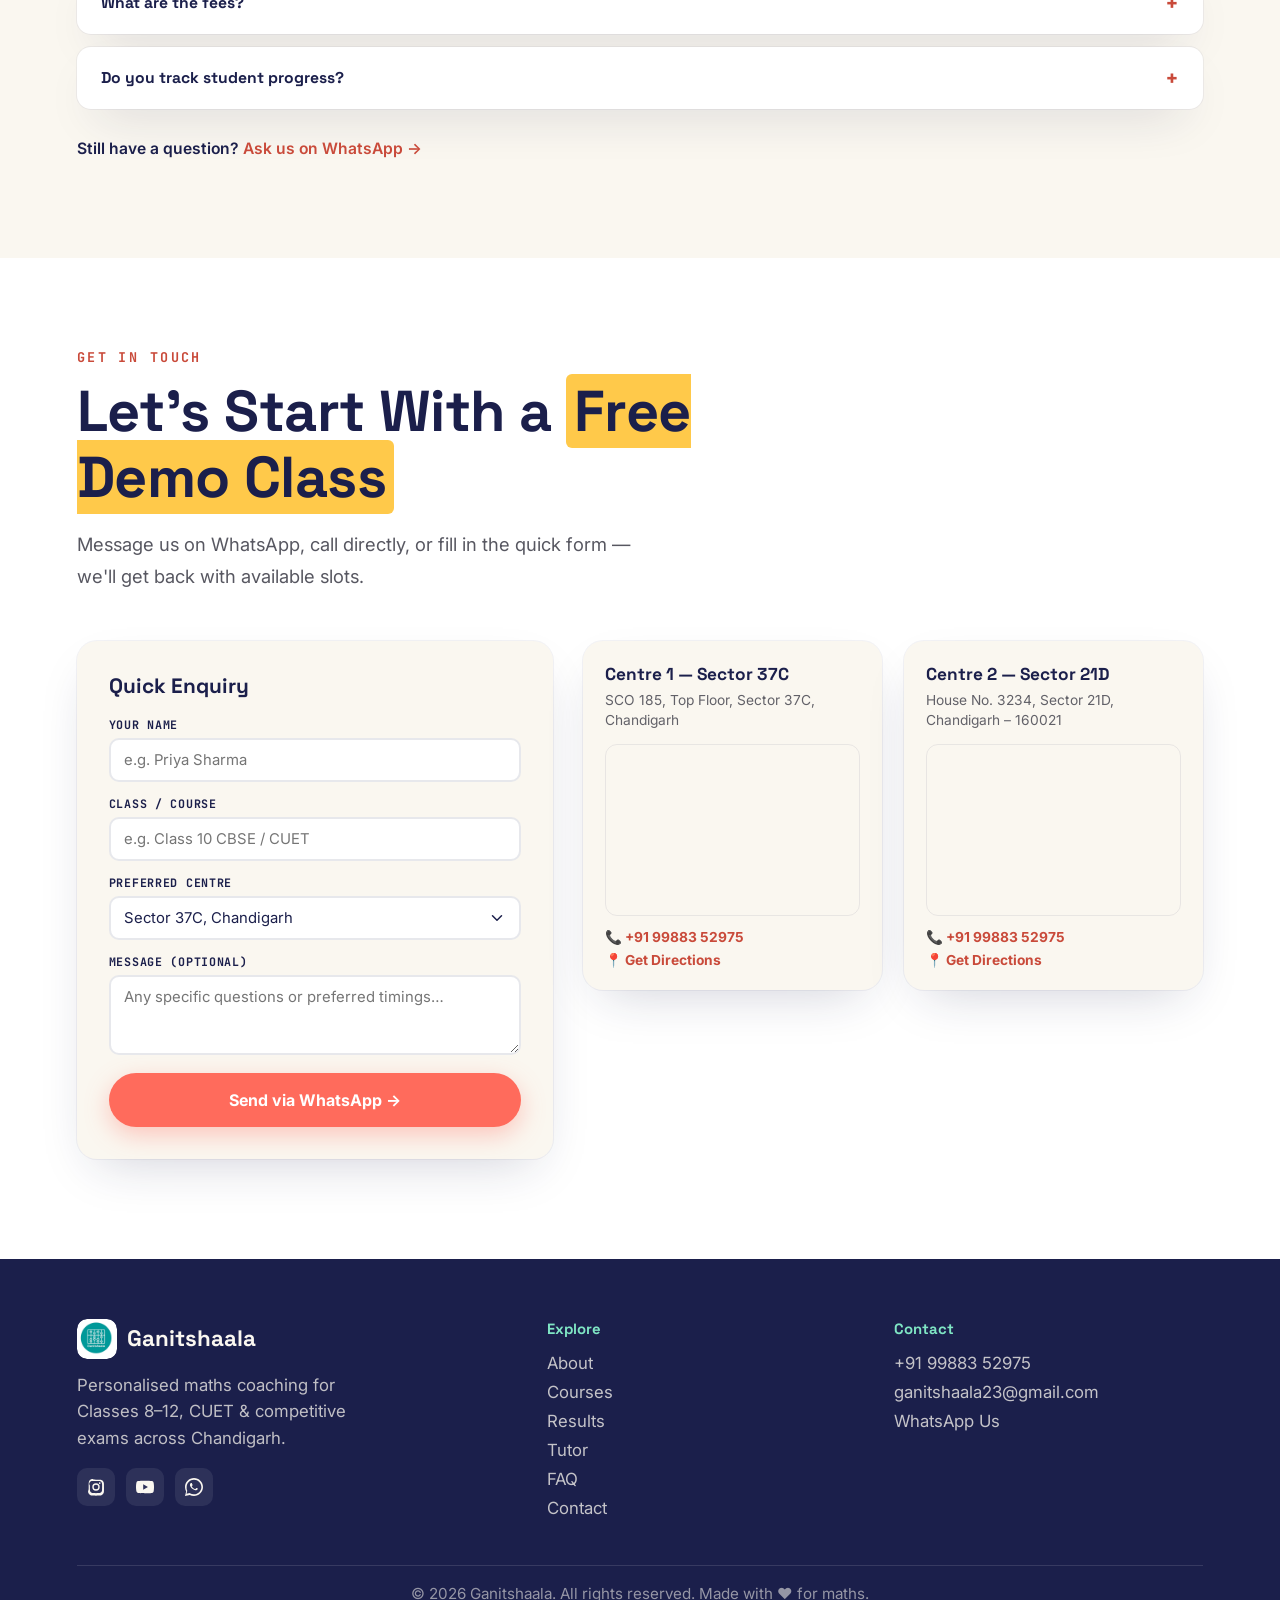
==== commit ed7c3e33: "final changes v2" ====
--- a/index.html
+++ b/index.html
@@ -459,7 +459,7 @@
       <div class="about-sig">
         <div class="sig-avatar"><img src="[data-uri]" alt="Chetan, Founder of Ganitshaala" width="52" height="52"></div>
         <div>
-          <span class="sig-name">Chetan</span>
+          <span class="sig-name">Chetan Sharma</span>
           <span class="sig-role">Founder &amp; Lead Educator, Ganitshaala</span>
         </div>
       </div>
@@ -714,7 +714,7 @@
       <h2 class="tutor-name">Chetan Sharma</h2>
       <p class="tutor-role-txt">Founder &amp; Lead Educator, Ganitshaala</p>
       <div class="tutor-badges">
-        <span class="tutor-badge">🎓 Mtech Thermal engineering 
+        <span class="tutor-badge">🎓 Mtech (Thermal engineering)
 Thapar University Patiala 
 </span>
         <span class="tutor-badge">⏱ 5+ Years Teaching</span>
@@ -957,7 +957,7 @@
 // ── Find Your Batch
 (function(){
   const DATA={
-    foundation:{name:'Foundation Builder (Class 8–10)',timing:'Mon · Wed · Fri  |  4:00 – 5:30 PM',center:'Sector 37C, Chandigarh',mode:'In-centre',msg:"Hi! I'm interested in the Foundation Builder course (Class 8-10). Can you share batch timings and fees?"},
+    foundation:{name:'Foundation Builder (Class 8–10)',timing:'Mon · Wed · Fri  |  4:00 – 5:30 PM',center:'Sector 21D, Chandigarh',mode:'In-centre',msg:"Hi! I'm interested in the Foundation Builder course (Class 8-10). Can you share batch timings and fees?"},
     boards:{name:'Board Champions (Class 11–12)',timing:'Mon · Wed · Fri  |  6:00 – 7:30 PM',center:'Sector 21D, Chandigarh',mode:'In-centre',msg:"Hi! I'm interested in the Board Champions course (Class 11-12). Can you share batch timings and fees?"},
     cuet:{name:'CUET Mastery',timing:'Sat & Sun  |  10:00 AM – 12:00 PM',center:'Sector 37C, Chandigarh',mode:'In-centre + Recorded',msg:"Hi! I'd like details on the CUET Mastery course — timings, fees and structure."},
     competitive:{name:'Competitive Edge (NDA/CDS/SSC/AFCAT)',timing:'Sat & Sun  |  12:30 – 2:30 PM',center:'Sector 21D, Chandigarh',mode:'In-centre',msg:"Hi! I'm preparing for NDA/CDS/SSC/AFCAT and want details on the Competitive Edge course."}
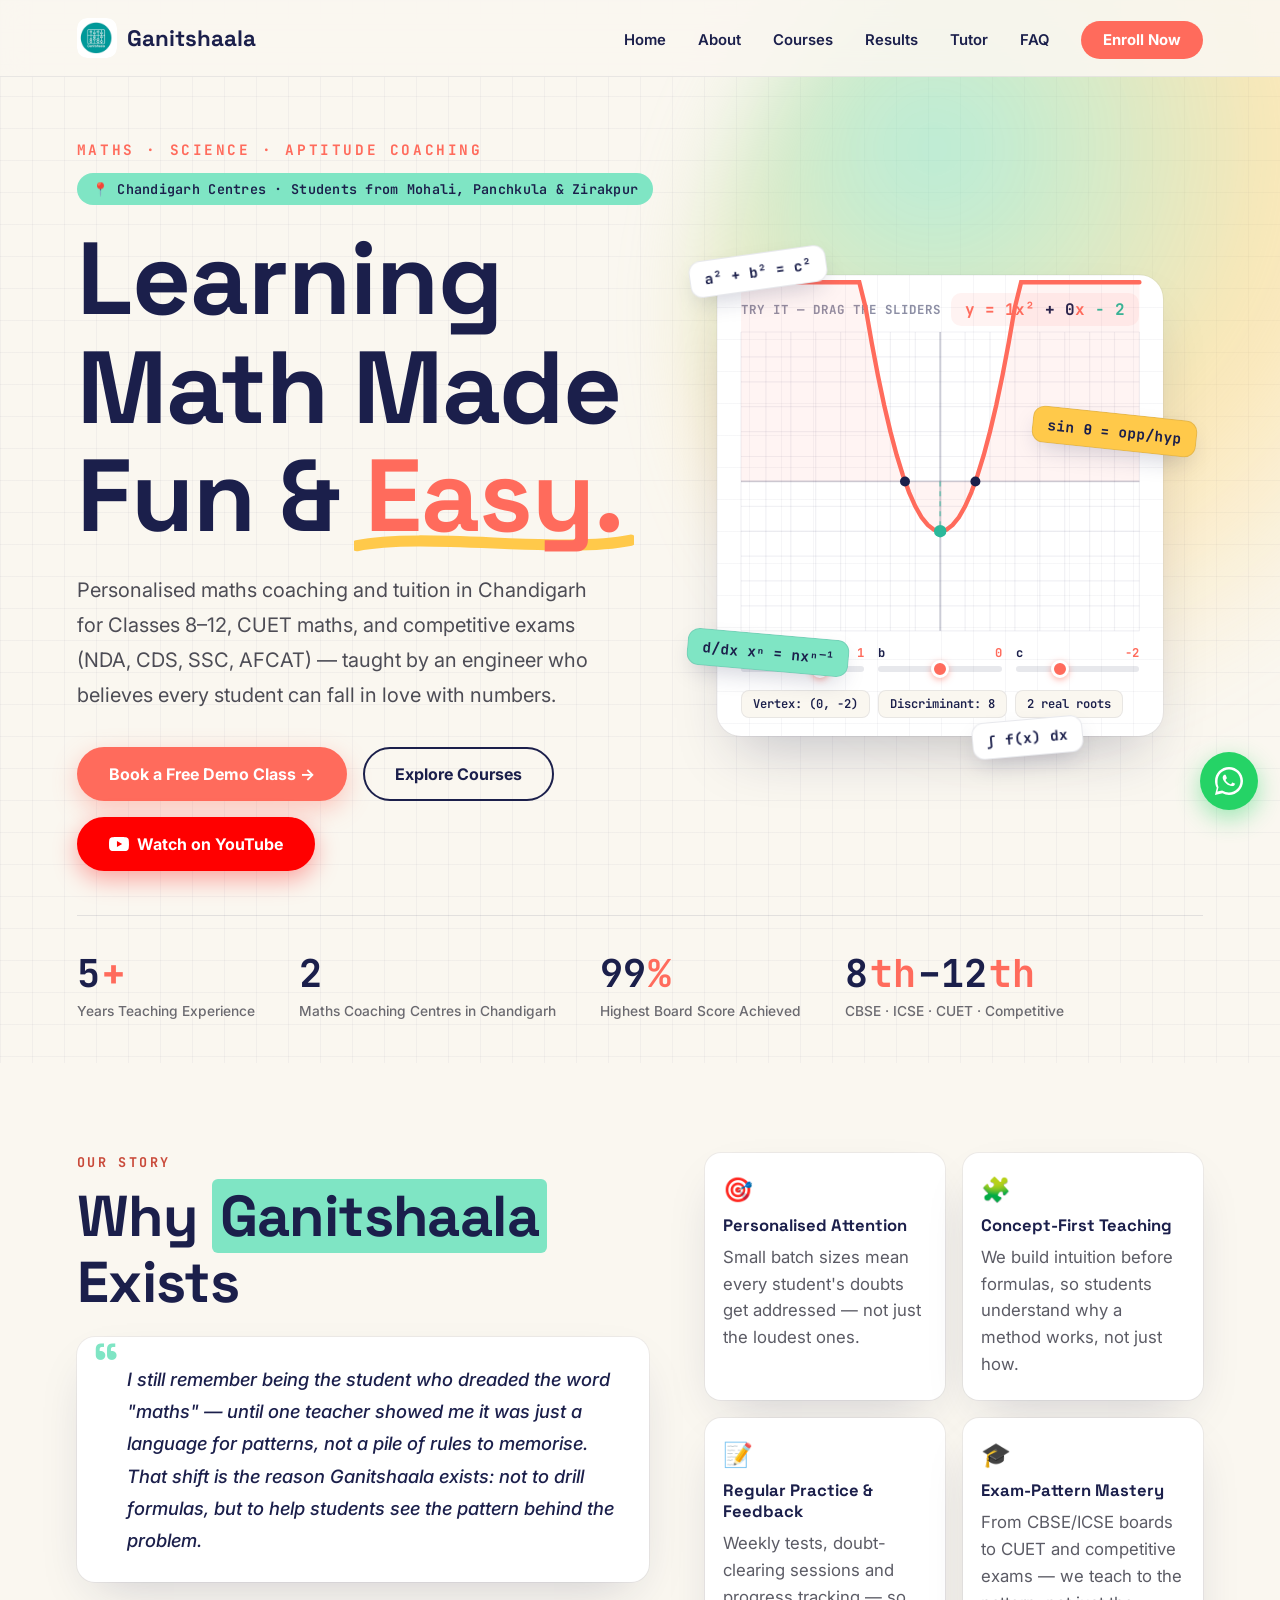
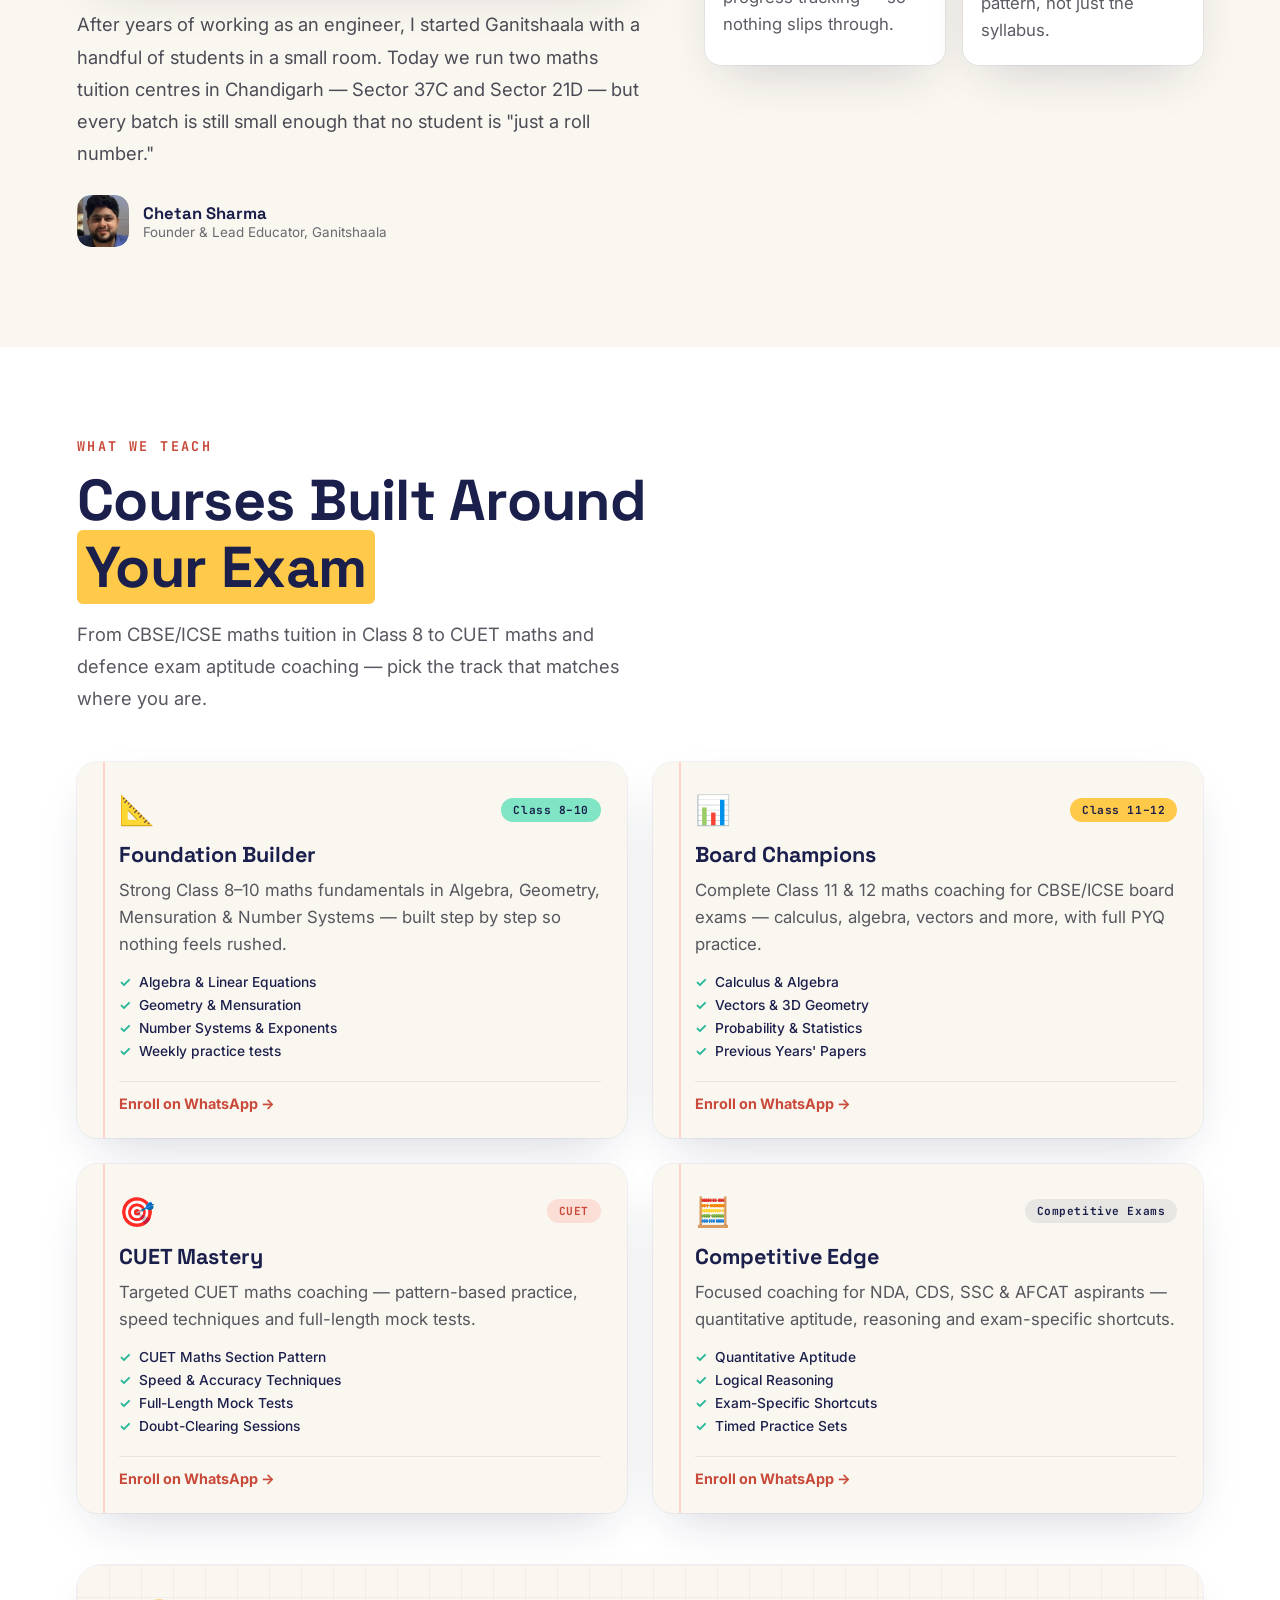
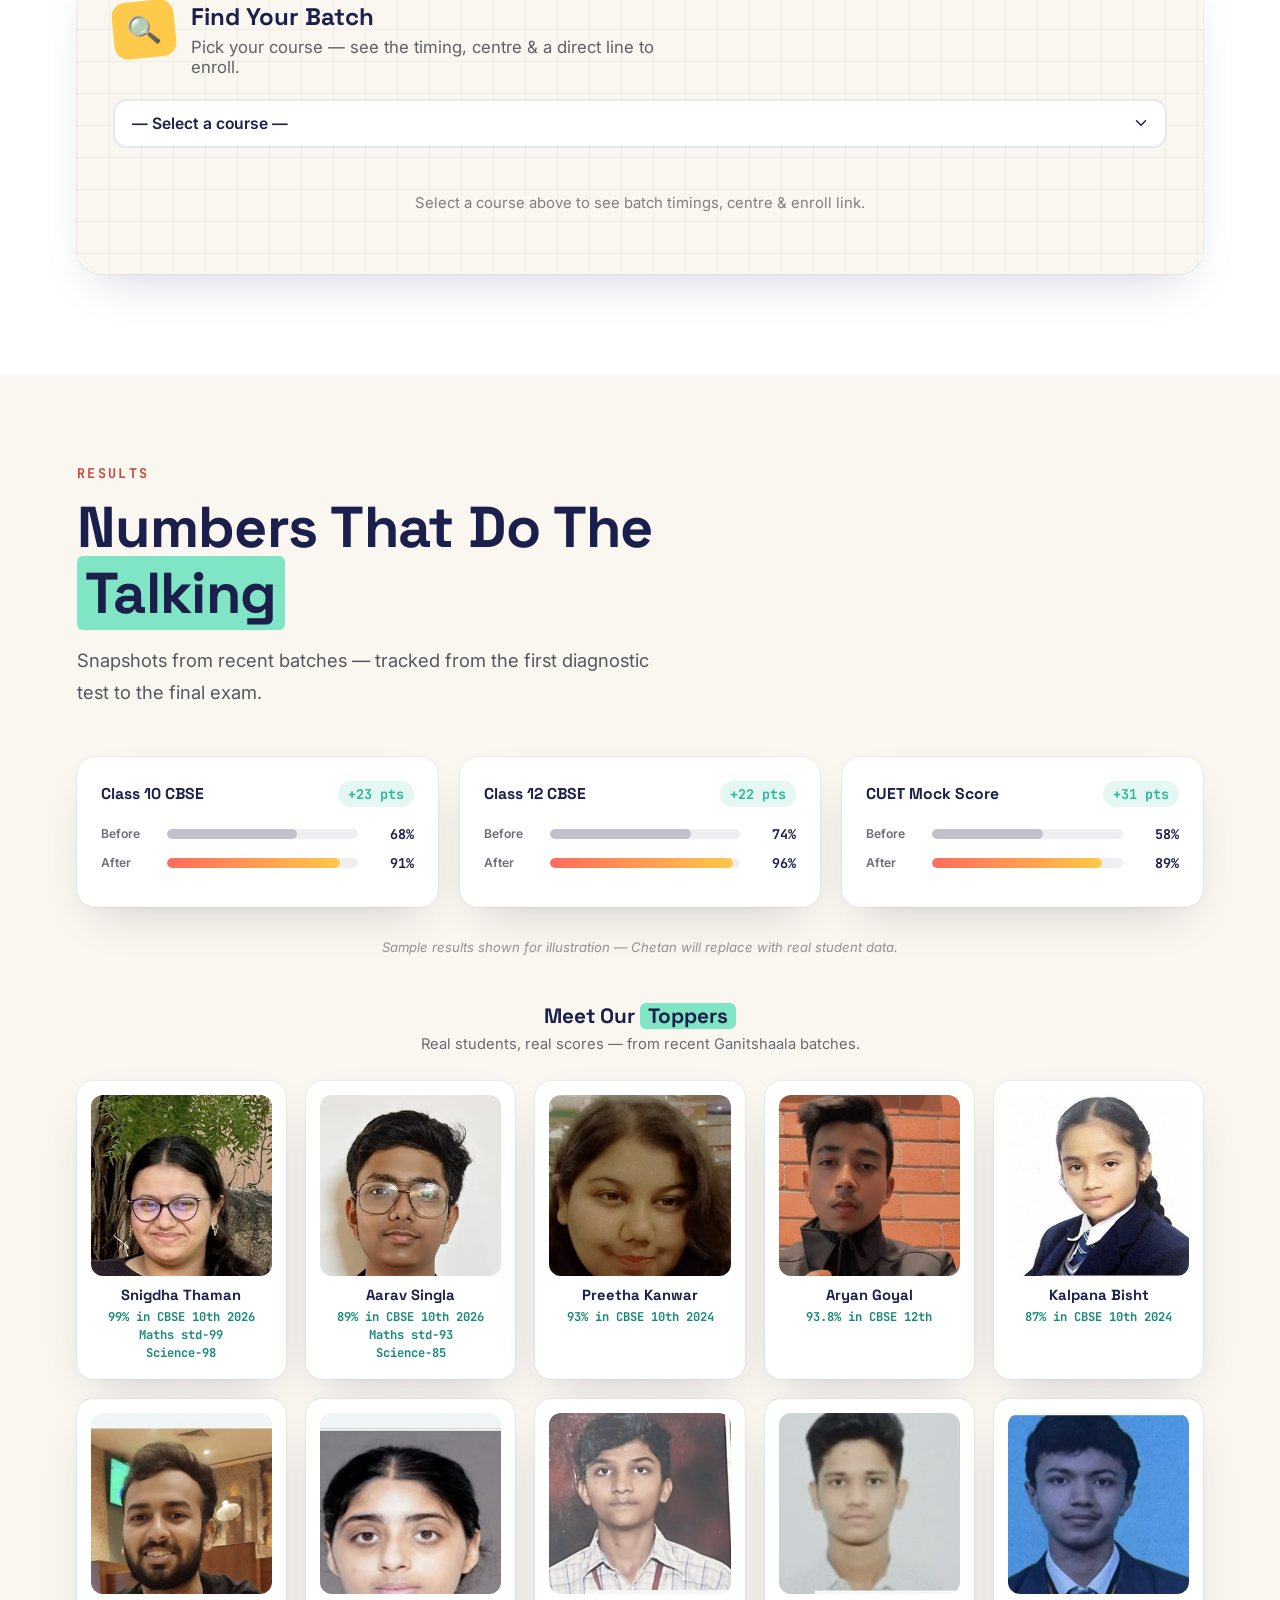
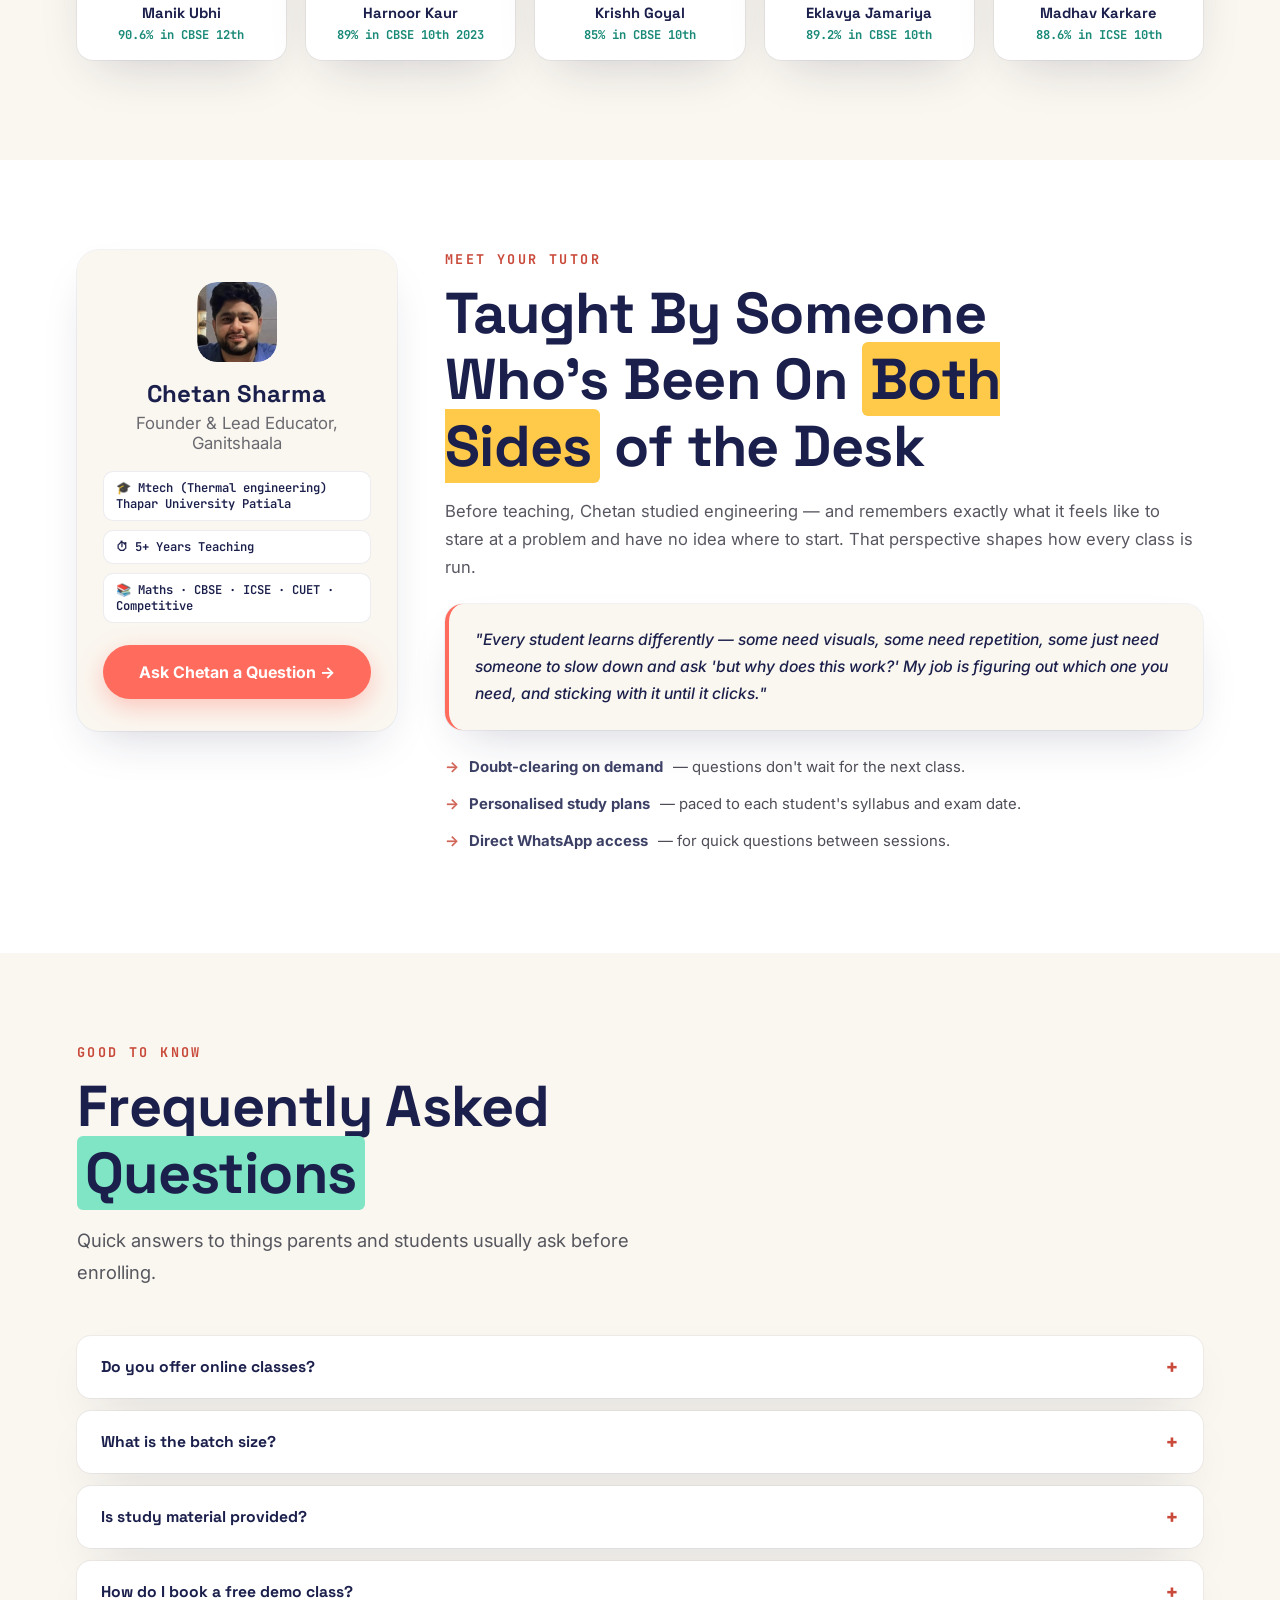
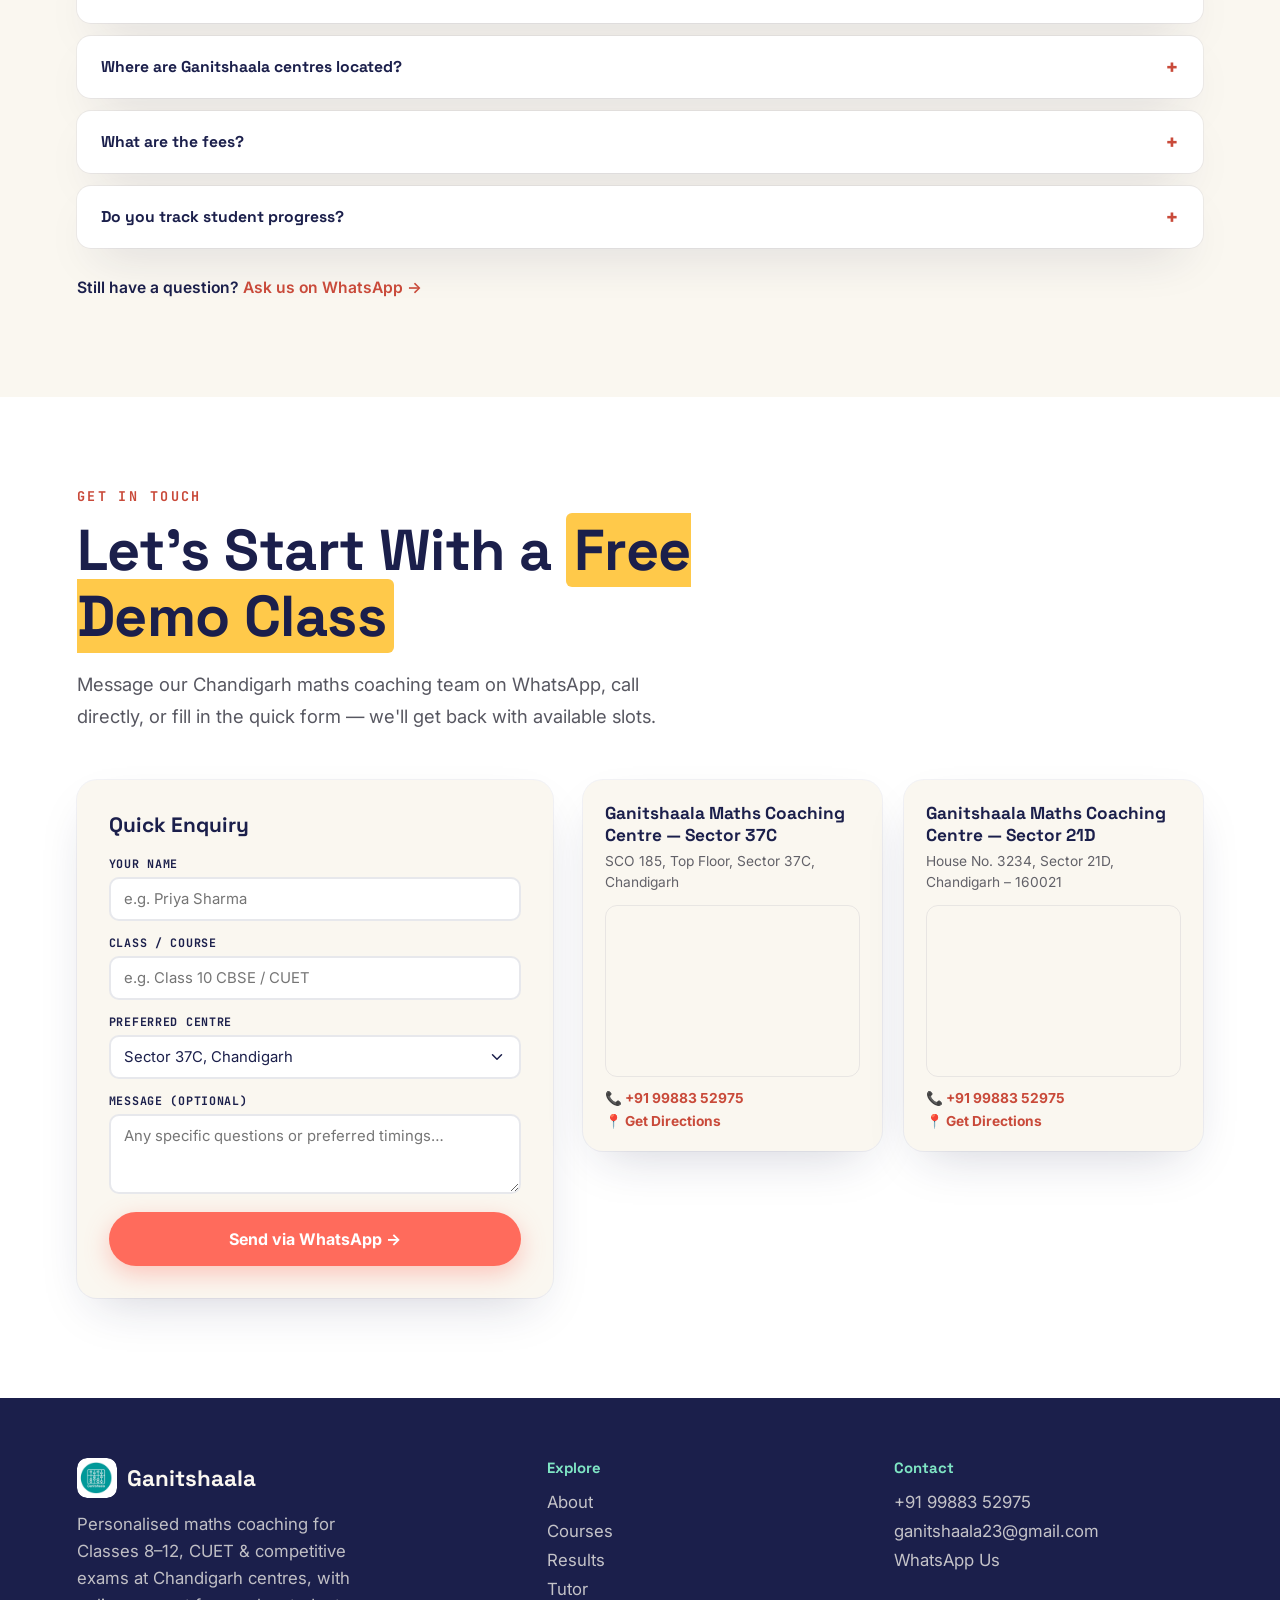
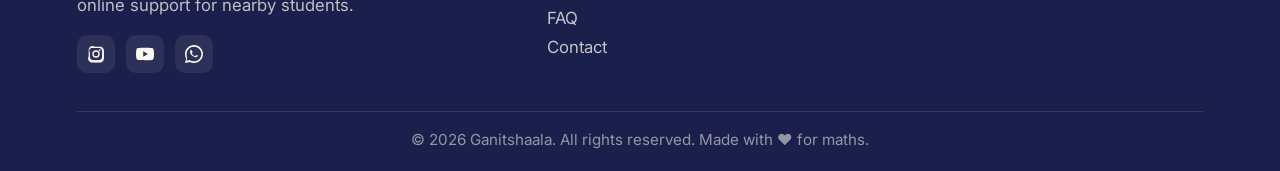
==== commit ea80dab5: "Improve SEO for Ganitshaala website" ====
--- a/index.html
+++ b/index.html
@@ -4,25 +4,220 @@
 <head>
 <meta charset="UTF-8">
 <meta name="viewport" content="width=device-width, initial-scale=1.0">
-<title>Ganitshaala | Best Maths Tuition in Chandigarh, Mohali & Panchkula</title>
-<meta name="description" content="Ganitshaala offers personalized maths coaching for CBSE/ICSE Classes 8-12, CUET, and competitive exams (NDA, CDS, SSC, AFCAT) across Chandigarh, Mohali, Panchkula & Zirakpur. Book a free demo class today.">
+<title>Ganitshaala | Maths Coaching & Tuition in Chandigarh</title>
+<meta name="description" content="Ganitshaala offers maths coaching and tuition in Chandigarh for CBSE/ICSE Classes 8-12, CUET maths, NDA, CDS, SSC and AFCAT aptitude. Centres in Sector 37C and Sector 21D. Book a free demo class.">
 <link rel="canonical" href="https://www.ganitshaala.com/">
+<link rel="apple-touch-icon" href="/logo.png">
+<meta name="theme-color" content="#1B1F4B">
+<meta name="robots" content="index, follow">
+<meta name="author" content="Ganitshaala">
+<meta name="keywords" content="Ganitshaala, maths coaching Chandigarh, maths tuition Chandigarh, CBSE maths classes Chandigarh, ICSE maths tuition, CUET maths coaching, NDA maths coaching, CDS aptitude coaching, SSC quantitative aptitude, AFCAT maths, Sector 37C maths tuition, Sector 21D coaching">
+<meta name="geo.region" content="IN-CH">
+<meta name="geo.placename" content="Chandigarh">
 <meta property="og:type" content="website">
-<meta property="og:title" content="Ganitshaala | Best Maths Tuition in Chandigarh, Mohali & Panchkula">
-<meta property="og:description" content="Personalized maths coaching for Classes 8-12, CUET, and competitive exams. Two centers across Chandigarh & Mohali. Book a free demo class.">
+<meta property="og:site_name" content="Ganitshaala">
+<meta property="og:locale" content="en_IN">
+<meta property="og:title" content="Ganitshaala | Maths Coaching & Tuition in Chandigarh">
+<meta property="og:description" content="Personalised maths coaching for Classes 8-12, CUET maths and competitive exams at Ganitshaala centres in Sector 37C and Sector 21D, Chandigarh.">
 <meta property="og:url" content="https://www.ganitshaala.com/">
-<meta name="twitter:card" content="summary_large_image">
-<meta name="twitter:title" content="Ganitshaala | Best Maths Tuition in Chandigarh">
-<meta name="twitter:description" content="Personalized maths coaching for Classes 8-12, CUET & competitive exams. Book a free demo class.">
+<meta property="og:image" content="https://www.ganitshaala.com/logo.png">
+<meta property="og:image:width" content="200">
+<meta property="og:image:height" content="205">
+<meta property="og:image:alt" content="Ganitshaala maths coaching logo">
+<meta name="twitter:card" content="summary">
+<meta name="twitter:title" content="Ganitshaala | Maths Coaching in Chandigarh">
+<meta name="twitter:description" content="Maths tuition for CBSE/ICSE Classes 8-12, CUET maths and competitive exam aptitude in Chandigarh. Book a free demo class.">
+<meta name="twitter:image" content="https://www.ganitshaala.com/logo.png">
+<meta name="twitter:image:alt" content="Ganitshaala maths coaching logo">
 <link rel="icon" type="image/png" href="[data-uri]">
 <link rel="preconnect" href="https://fonts.googleapis.com">
 <link rel="preconnect" href="https://fonts.gstatic.com" crossorigin>
 <link href="https://fonts.googleapis.com/css2?family=Space+Grotesk:wght@600;700&family=Inter:wght@400;500;600;700&family=JetBrains+Mono:wght@500;700&display=swap" rel="stylesheet">
 <script type="application/ld+json">
-{"@context":"https://schema.org","@type":"EducationalOrganization","name":"Ganitshaala","description":"Maths coaching institute for CBSE, ICSE, CUET and competitive exams.","url":"https://www.ganitshaala.com/","telephone":"+91-9988352975","email":"ganitshaala23@gmail.com","address":[{"@type":"PostalAddress","streetAddress":"SCO 185, Top Floor, Sector 37C","addressLocality":"Chandigarh","addressRegion":"Chandigarh","addressCountry":"IN"},{"@type":"PostalAddress","streetAddress":"House No. 3234, Sector 21 D","addressLocality":"Chandigarh","postalCode":"160021","addressRegion":"Chandigarh","addressCountry":"IN"}],"sameAs":["https://www.instagram.com/ganitshaala_/","https://www.youtube.com/channel/UCqz_bBcQ_B_VP92HTHedXzw"]}
-</script>
-<script type="application/ld+json">
-{"@context":"https://schema.org","@type":"FAQPage","mainEntity":[{"@type":"Question","name":"Do you offer online classes?","acceptedAnswer":{"@type":"Answer","text":"Yes — alongside in-center batches we offer online sessions, with recordings available for CUET batches."}},{"@type":"Question","name":"What is the batch size?","acceptedAnswer":{"@type":"Answer","text":"We keep batches small so every student gets individual attention."}},{"@type":"Question","name":"Is study material provided?","acceptedAnswer":{"@type":"Answer","text":"Yes — notes, practice worksheets and previous years' papers are included in every course."}},{"@type":"Question","name":"How do I book a free demo class?","acceptedAnswer":{"@type":"Answer","text":"Message us on WhatsApp with your name, class and preferred center and we'll get back to you with available slots."}},{"@type":"Question","name":"What are the fees?","acceptedAnswer":{"@type":"Answer","text":"Fees vary by course and batch — message us on WhatsApp for the fee structure."}},{"@type":"Question","name":"Do you track student progress?","acceptedAnswer":{"@type":"Answer","text":"Yes — weekly tests and progress reports keep students and parents informed."}}]}
+{
+  "@context": "https://schema.org",
+  "@graph": [
+    {
+      "@type": "WebSite",
+      "@id": "https://www.ganitshaala.com/#website",
+      "url": "https://www.ganitshaala.com/",
+      "name": "Ganitshaala",
+      "description": "Maths coaching and tuition in Chandigarh for CBSE, ICSE, CUET and competitive exams.",
+      "publisher": {
+        "@id": "https://www.ganitshaala.com/#organization"
+      },
+      "inLanguage": "en-IN"
+    },
+    {
+      "@type": "EducationalOrganization",
+      "@id": "https://www.ganitshaala.com/#organization",
+      "name": "Ganitshaala",
+      "url": "https://www.ganitshaala.com/",
+      "logo": "https://www.ganitshaala.com/logo.png",
+      "image": "https://www.ganitshaala.com/logo.png",
+      "description": "Ganitshaala is a maths coaching institute in Chandigarh for CBSE/ICSE Classes 8-12, CUET maths, and NDA, CDS, SSC and AFCAT aptitude preparation.",
+      "telephone": "+91-9988352975",
+      "email": "ganitshaala23@gmail.com",
+      "founder": {
+        "@type": "Person",
+        "name": "Chetan Sharma",
+        "jobTitle": "Founder & Lead Educator"
+      },
+      "address": [
+        {
+          "@type": "PostalAddress",
+          "streetAddress": "SCO 185, Top Floor, Sector 37C",
+          "addressLocality": "Chandigarh",
+          "addressRegion": "Chandigarh",
+          "addressCountry": "IN"
+        },
+        {
+          "@type": "PostalAddress",
+          "streetAddress": "House No. 3234, Sector 21D",
+          "addressLocality": "Chandigarh",
+          "postalCode": "160021",
+          "addressRegion": "Chandigarh",
+          "addressCountry": "IN"
+        }
+      ],
+      "location": [
+        {
+          "@type": "Place",
+          "name": "Ganitshaala Sector 37C",
+          "address": {
+            "@type": "PostalAddress",
+            "streetAddress": "SCO 185, Top Floor, Sector 37C",
+            "addressLocality": "Chandigarh",
+            "addressRegion": "Chandigarh",
+            "addressCountry": "IN"
+          }
+        },
+        {
+          "@type": "Place",
+          "name": "Ganitshaala Sector 21D",
+          "address": {
+            "@type": "PostalAddress",
+            "streetAddress": "House No. 3234, Sector 21D",
+            "addressLocality": "Chandigarh",
+            "postalCode": "160021",
+            "addressRegion": "Chandigarh",
+            "addressCountry": "IN"
+          }
+        }
+      ],
+      "areaServed": [
+        "Chandigarh",
+        "Mohali",
+        "Panchkula",
+        "Zirakpur"
+      ],
+      "sameAs": [
+        "https://www.instagram.com/ganitshaala_/",
+        "https://www.youtube.com/channel/UCqz_bBcQ_B_VP92HTHedXzw"
+      ],
+      "hasOfferCatalog": {
+        "@type": "OfferCatalog",
+        "name": "Ganitshaala Maths Coaching Courses",
+        "itemListElement": [
+          {
+            "@type": "Course",
+            "name": "Foundation Builder",
+            "description": "Maths coaching for Classes 8-10 covering algebra, geometry, mensuration, number systems and weekly practice tests.",
+            "provider": {
+              "@id": "https://www.ganitshaala.com/#organization"
+            }
+          },
+          {
+            "@type": "Course",
+            "name": "Board Champions",
+            "description": "Class 11-12 maths coaching for board exams with calculus, algebra, vectors, 3D geometry, probability, statistics and previous years' papers.",
+            "provider": {
+              "@id": "https://www.ganitshaala.com/#organization"
+            }
+          },
+          {
+            "@type": "Course",
+            "name": "CUET Mastery",
+            "description": "CUET maths coaching with pattern-based practice, speed techniques, full-length mock tests and doubt-clearing sessions.",
+            "provider": {
+              "@id": "https://www.ganitshaala.com/#organization"
+            }
+          },
+          {
+            "@type": "Course",
+            "name": "Competitive Edge",
+            "description": "Quantitative aptitude and reasoning coaching for NDA, CDS, SSC and AFCAT aspirants.",
+            "provider": {
+              "@id": "https://www.ganitshaala.com/#organization"
+            }
+          }
+        ]
+      }
+    },
+    {
+      "@type": "FAQPage",
+      "@id": "https://www.ganitshaala.com/#faq",
+      "mainEntity": [
+        {
+          "@type": "Question",
+          "name": "Do you offer online classes?",
+          "acceptedAnswer": {
+            "@type": "Answer",
+            "text": "Yes, alongside in-centre batches we offer online sessions for students who can't travel to Chandigarh, with recordings available for CUET batches."
+          }
+        },
+        {
+          "@type": "Question",
+          "name": "What is the batch size?",
+          "acceptedAnswer": {
+            "@type": "Answer",
+            "text": "Batches are kept small so every student gets individual attention and doubts get addressed in real time."
+          }
+        },
+        {
+          "@type": "Question",
+          "name": "Is study material provided?",
+          "acceptedAnswer": {
+            "@type": "Answer",
+            "text": "Yes, notes, practice worksheets and previous years' papers are included in every course at no extra cost."
+          }
+        },
+        {
+          "@type": "Question",
+          "name": "How do I book a free demo class?",
+          "acceptedAnswer": {
+            "@type": "Answer",
+            "text": "Click Book a Free Demo Class or message us on WhatsApp with your name, class and preferred centre."
+          }
+        },
+        {
+          "@type": "Question",
+          "name": "Where are Ganitshaala centres located?",
+          "acceptedAnswer": {
+            "@type": "Answer",
+            "text": "Ganitshaala has maths coaching centres at SCO 185, Top Floor, Sector 37C, Chandigarh and House No. 3234, Sector 21D, Chandigarh."
+          }
+        },
+        {
+          "@type": "Question",
+          "name": "What are the fees?",
+          "acceptedAnswer": {
+            "@type": "Answer",
+            "text": "Fees vary by course and batch. Message us on WhatsApp and we'll share the full fee structure for your specific course."
+          }
+        },
+        {
+          "@type": "Question",
+          "name": "Do you track student progress?",
+          "acceptedAnswer": {
+            "@type": "Answer",
+            "text": "Yes, weekly tests and regular progress updates keep students and parents informed every step of the way."
+          }
+        }
+      ]
+    }
+  ]
+}
 </script>
 <style>
 :root{
@@ -368,8 +563,8 @@
   <div class="hero-blob" aria-hidden="true"></div>
   <div class="hero-main">
     <div class="hero-content">
-      <span class="hero-kicker">Maths · Science · Aptitude</span>
-      <span class="hero-eyebrow">📍 Chandigarh · Mohali · Panchkula · Zirakpur</span>
+      <span class="hero-kicker">Maths · Science · Aptitude Coaching</span>
+      <span class="hero-eyebrow">📍 Chandigarh Centres · Students from Mohali, Panchkula &amp; Zirakpur</span>
       <h1>Learning Math
 Made Fun &
         <span class="highlight">Easy.
@@ -378,7 +573,7 @@
           </svg>
         </span>
       </h1>
-      <p>Personalised maths coaching for Classes 8–12, CUET, and competitive exams (NDA, CDS, SSC, AFCAT) — taught by an engineer who believes every student can fall in love with numbers.</p>
+      <p>Personalised maths coaching and tuition in Chandigarh for Classes 8–12, CUET maths, and competitive exams (NDA, CDS, SSC, AFCAT) — taught by an engineer who believes every student can fall in love with numbers.</p>
       <div class="hero-buttons">
         <a href="#contact" class="btn btn-primary">Book a Free Demo Class →</a>
         <a href="#courses" class="btn btn-secondary">Explore Courses</a>
@@ -440,7 +635,7 @@
 
   <div class="stat-strip">
     <div class="stat"><span class="stat-num">5<span class="accent">+</span></span><span class="stat-label">Years Teaching Experience</span></div>
-    <div class="stat"><span class="stat-num">2</span><span class="stat-label">Centers in Chandigarh</span></div>
+    <div class="stat"><span class="stat-num">2</span><span class="stat-label">Maths Coaching Centres in Chandigarh</span></div>
     <div class="stat"><span class="stat-num">99<span class="accent">%</span></span><span class="stat-label">Highest Board Score Achieved</span></div>
     <div class="stat"><span class="stat-num">8<span class="accent">th</span>–12<span class="accent">th</span></span><span class="stat-label">CBSE · ICSE · CUET · Competitive</span></div>
   </div>
@@ -455,7 +650,7 @@
       <div class="about-quote">
         <p>I still remember being the student who dreaded the word "maths" — until one teacher showed me it was just a language for patterns, not a pile of rules to memorise. That shift is the reason Ganitshaala exists: not to drill formulas, but to help students see the pattern behind the problem.</p>
       </div>
-      <p class="about-body">After years of working as an engineer, I started Ganitshaala with a handful of students in a small room. Today we run two centres across Chandigarh — but every batch is still small enough that no student is "just a roll number."</p>
+      <p class="about-body">After years of working as an engineer, I started Ganitshaala with a handful of students in a small room. Today we run two maths tuition centres in Chandigarh — Sector 37C and Sector 21D — but every batch is still small enough that no student is "just a roll number."</p>
       <div class="about-sig">
         <div class="sig-avatar"><img src="[data-uri]" alt="Chetan, Founder of Ganitshaala" width="52" height="52"></div>
         <div>
@@ -494,7 +689,7 @@
   <div class="section-inner">
     <span class="section-kicker">What We Teach</span>
     <h2 class="section-title">Courses Built Around <span class="hl-yellow">Your Exam</span></h2>
-    <p class="section-sub">From building strong foundations in Class 8 to cracking CUET and defence exams — pick the track that matches where you are.</p>
+    <p class="section-sub">From CBSE/ICSE maths tuition in Class 8 to CUET maths and defence exam aptitude coaching — pick the track that matches where you are.</p>
 
     <div class="course-grid">
       <article class="course-card">
@@ -503,7 +698,7 @@
           <span class="course-tag">Class 8–10</span>
         </div>
         <h3>Foundation Builder</h3>
-        <p class="course-desc">Strong fundamentals in Algebra, Geometry, Mensuration &amp; Number Systems — built step by step so nothing feels rushed.</p>
+        <p class="course-desc">Strong Class 8–10 maths fundamentals in Algebra, Geometry, Mensuration &amp; Number Systems — built step by step so nothing feels rushed.</p>
         <ul class="course-topics">
           <li>Algebra &amp; Linear Equations</li>
           <li>Geometry &amp; Mensuration</li>
@@ -519,7 +714,7 @@
           <span class="course-tag">Class 11–12</span>
         </div>
         <h3>Board Champions</h3>
-        <p class="course-desc">Complete board-exam coverage for Class 11 &amp; 12 Maths — calculus, algebra, vectors and more, with full PYQ practice.</p>
+        <p class="course-desc">Complete Class 11 &amp; 12 maths coaching for CBSE/ICSE board exams — calculus, algebra, vectors and more, with full PYQ practice.</p>
         <ul class="course-topics">
           <li>Calculus &amp; Algebra</li>
           <li>Vectors &amp; 3D Geometry</li>
@@ -535,7 +730,7 @@
           <span class="course-tag">CUET</span>
         </div>
         <h3>CUET Mastery</h3>
-        <p class="course-desc">Targeted prep for the CUET Maths section — pattern-based practice, speed techniques and full-length mock tests.</p>
+        <p class="course-desc">Targeted CUET maths coaching — pattern-based practice, speed techniques and full-length mock tests.</p>
         <ul class="course-topics">
           <li>CUET Maths Section Pattern</li>
           <li>Speed &amp; Accuracy Techniques</li>
@@ -762,6 +957,10 @@
         <p>Click "Book a Free Demo Class" or message us on WhatsApp with your name, class and preferred centre — we'll confirm a slot within a few hours.</p>
       </details>
       <details class="faq-item">
+        <summary>Where are Ganitshaala centres located?</summary>
+        <p>Ganitshaala has maths coaching centres at SCO 185, Top Floor, Sector 37C, Chandigarh and House No. 3234, Sector 21D, Chandigarh.</p>
+      </details>
+      <details class="faq-item">
         <summary>What are the fees?</summary>
         <p>Fees vary by course and batch. Message us on WhatsApp and we'll share the full fee structure for your specific course.</p>
       </details>
@@ -779,7 +978,7 @@
   <div class="section-inner">
     <span class="section-kicker">Get In Touch</span>
     <h2 class="section-title">Let's Start With a <span class="hl-yellow">Free Demo Class</span></h2>
-    <p class="section-sub">Message us on WhatsApp, call directly, or fill in the quick form — we'll get back with available slots.</p>
+    <p class="section-sub">Message our Chandigarh maths coaching team on WhatsApp, call directly, or fill in the quick form — we'll get back with available slots.</p>
     <div class="contact-grid">
       <div class="contact-form-card">
         <h2>Quick Enquiry</h2>
@@ -792,7 +991,7 @@
           <select id="cCenter" name="center">
             <option>Sector 37C, Chandigarh</option>
             <option>Sector 21D, Chandigarh</option>
-            <option>Either / Online</option>
+            <option>Either / Online for nearby students</option>
           </select>
           <label for="cMsg">Message (optional)</label>
           <textarea id="cMsg" name="message" rows="3" placeholder="Any specific questions or preferred timings…"></textarea>
@@ -801,10 +1000,10 @@
       </div>
       <div class="centers-grid">
         <div class="center-card">
-          <h3>Centre 1 — Sector 37C</h3>
+          <h3>Ganitshaala Maths Coaching Centre — Sector 37C</h3>
           <p class="center-address">SCO 185, Top Floor, Sector 37C, Chandigarh</p>
           <div class="center-map">
-            <iframe src="https://www.google.com/maps?q=SCO+185+Sector+37C+Chandigarh&output=embed" loading="lazy" referrerpolicy="no-referrer-when-downgrade" title="Ganitshaala Centre 1 map"></iframe>
+            <iframe src="https://www.google.com/maps?q=SCO+185+Sector+37C+Chandigarh&output=embed" loading="lazy" referrerpolicy="no-referrer-when-downgrade" title="Map to Ganitshaala maths coaching centre in Sector 37C, Chandigarh"></iframe>
           </div>
           <div class="center-actions">
             <a href="tel:+919988352975" class="center-link">📞 +91 99883 52975</a>
@@ -812,10 +1011,10 @@
           </div>
         </div>
         <div class="center-card">
-          <h3>Centre 2 — Sector 21D</h3>
+          <h3>Ganitshaala Maths Coaching Centre — Sector 21D</h3>
           <p class="center-address">House No. 3234, Sector 21D, Chandigarh – 160021</p>
           <div class="center-map">
-            <iframe src="https://www.google.com/maps?q=House+No+3234+Sector+21D+Chandigarh&output=embed" loading="lazy" referrerpolicy="no-referrer-when-downgrade" title="Ganitshaala Centre 2 map"></iframe>
+            <iframe src="https://www.google.com/maps?q=House+No+3234+Sector+21D+Chandigarh&output=embed" loading="lazy" referrerpolicy="no-referrer-when-downgrade" title="Map to Ganitshaala maths coaching centre in Sector 21D, Chandigarh"></iframe>
           </div>
           <div class="center-actions">
             <a href="tel:+919988352975" class="center-link">📞 +91 99883 52975</a>
@@ -834,7 +1033,7 @@
   <div class="footer-inner">
     <div class="footer-brand">
       <a href="#home" class="logo"><span class="logo-mark"><img src="[data-uri]" alt="Ganitshaala logo" width="40" height="40"></span>Ganitshaala</a>
-      <p>Personalised maths coaching for Classes 8–12, CUET &amp; competitive exams across Chandigarh.</p>
+      <p>Personalised maths coaching for Classes 8–12, CUET &amp; competitive exams at Chandigarh centres, with online support for nearby students.</p>
       <div class="footer-social">
         <a href="https://www.instagram.com/ganitshaala_/" target="_blank" rel="noopener noreferrer" aria-label="Instagram">
           <svg viewBox="0 0 24 24" width="18" height="18" fill="currentColor" aria-hidden="true"><path d="M12 2.2c3.2 0 3.6 0 4.85.07 1.17.06 1.97.24 2.43.4a4.9 4.9 0 0 1 2.92 2.92c.16.46.34 1.26.4 2.43.07 1.25.07 1.65.07 4.85s0 3.6-.07 4.85c-.06 1.17-.24 1.97-.4 2.43a4.9 4.9 0 0 1-2.92 2.92c-.46.16-1.26.34-2.43.4-1.25.07-1.65.07-4.85.07s-3.6 0-4.85-.07c-1.17-.06-1.97-.24-2.43-.4a4.9 4.9 0 0 1-2.92-2.92c-.16-.46-.34-1.26-.4-2.43C2.2 15.6 2.2 15.2 2.2 12s0-3.6.07-4.85c.06-1.17.24-1.97.4-2.43a4.9 4.9 0 0 1 2.92-2.92c.46-.16 1.26-.34 2.43-.4C8.27 2.2 8.67 2.2 12 2.2zm0 1.8c-3.16 0-3.53 0-4.77.07-1.02.05-1.58.21-1.94.35-.49.19-.84.42-1.2.79-.37.36-.6.71-.79 1.2-.14.36-.3.92-.35 1.94C3.88 9.37 3.88 9.73 3.88 12s0 2.63.07 3.87c.05 1.02.21 1.58.35 1.94.19.49.42.84.79 1.2.36.37.71.6 1.2.79.36.14.92.3 1.94.35C9.47 20.22 9.83 20.22 12 20.22s2.53 0 3.77-.07c1.02-.05 1.58-.21 1.94-.35.49-.19.84-.42 1.2-.79.37-.36.6-.71.79-1.2.14-.36.3-.92.35-1.94.07-1.24.07-1.6.07-3.87s0-2.63-.07-3.87c-.05-1.02-.21-1.58-.35-1.94a3.1 3.1 0 0 0-1.99-1.99c-.36-.14-.92-.3-1.94-.35C14.53 4 14.17 4 12 4zm0 3.06A4.94 4.94 0 1 1 7.06 12 4.94 4.94 0 0 1 12 7.06zm0 1.8A3.14 3.14 0 1 0 15.14 12 3.14 3.14 0 0 0 12 8.86zm4.96-3.24a1.16 1.16 0 1 1-1.16 1.16 1.16 1.16 0 0 1 1.16-1.16z"/></svg>
@@ -1011,4 +1210,3 @@
 </script>
 </body>
 </html>
-
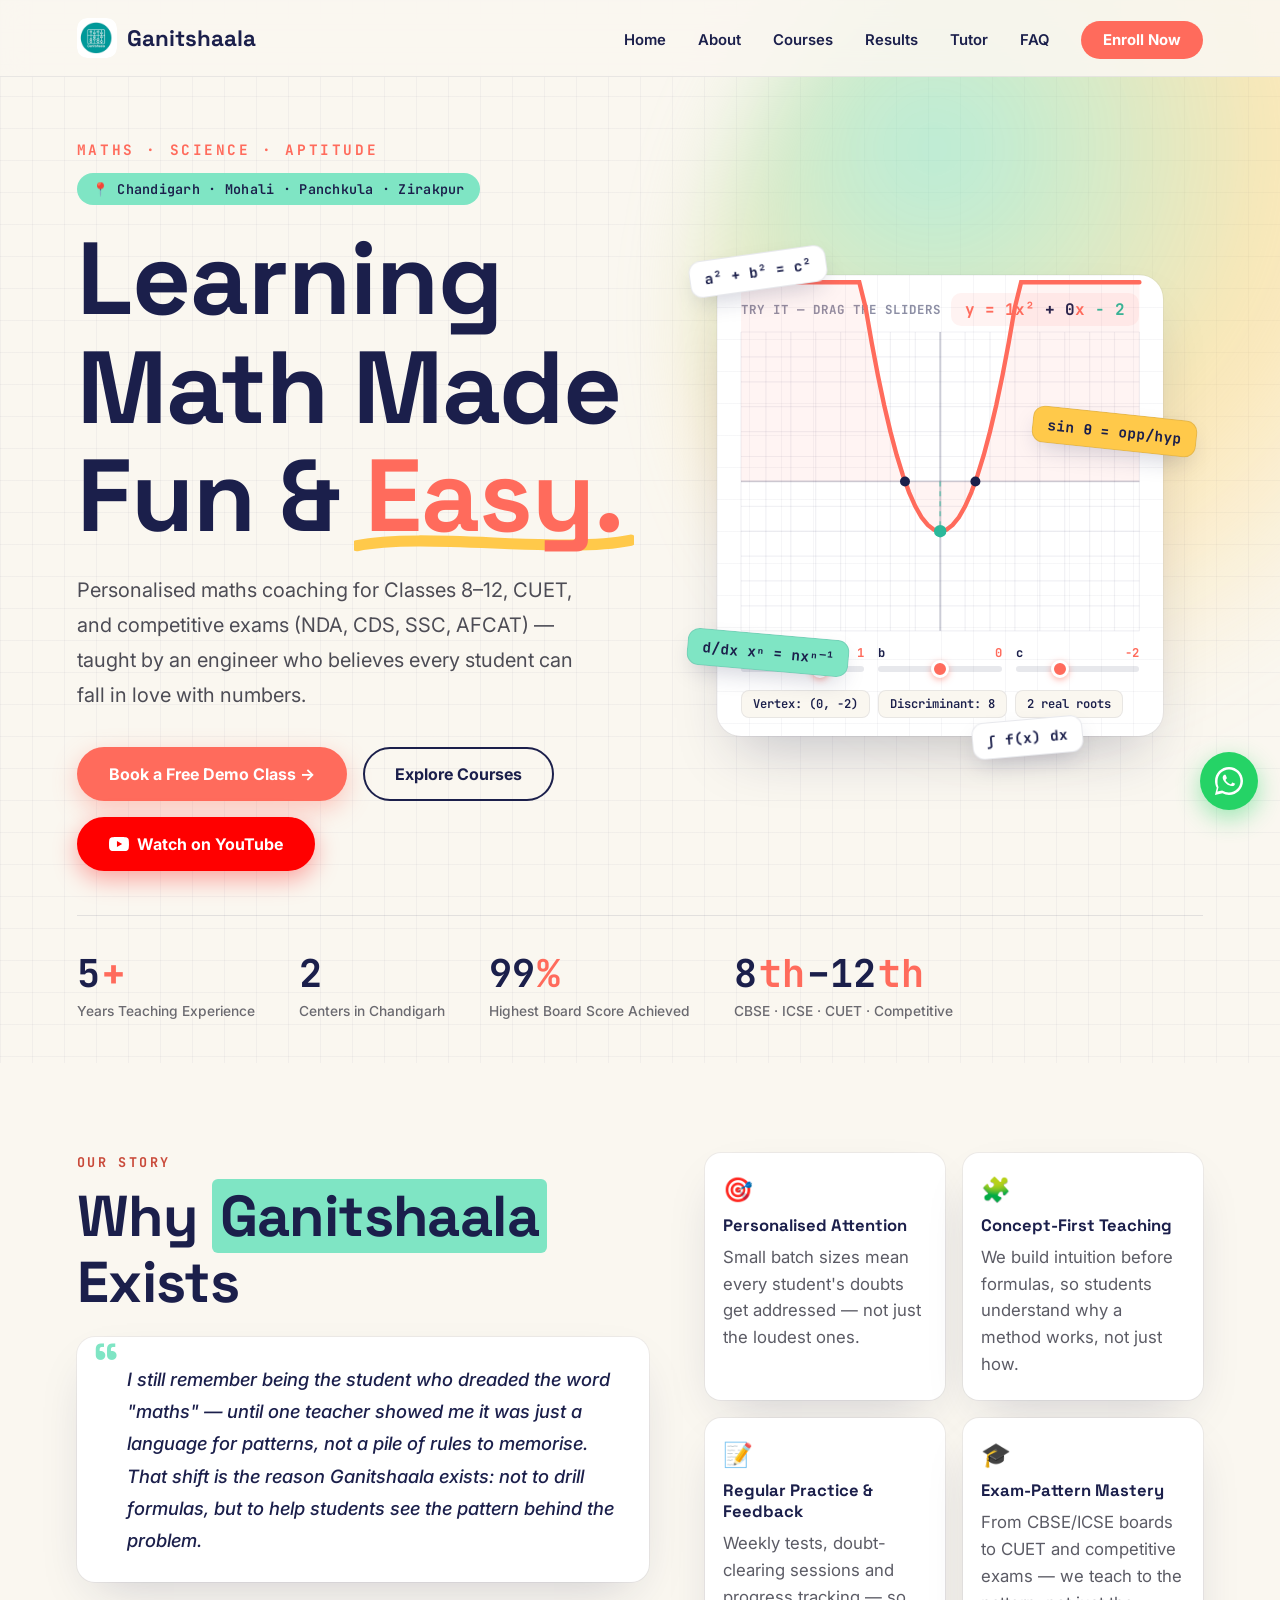
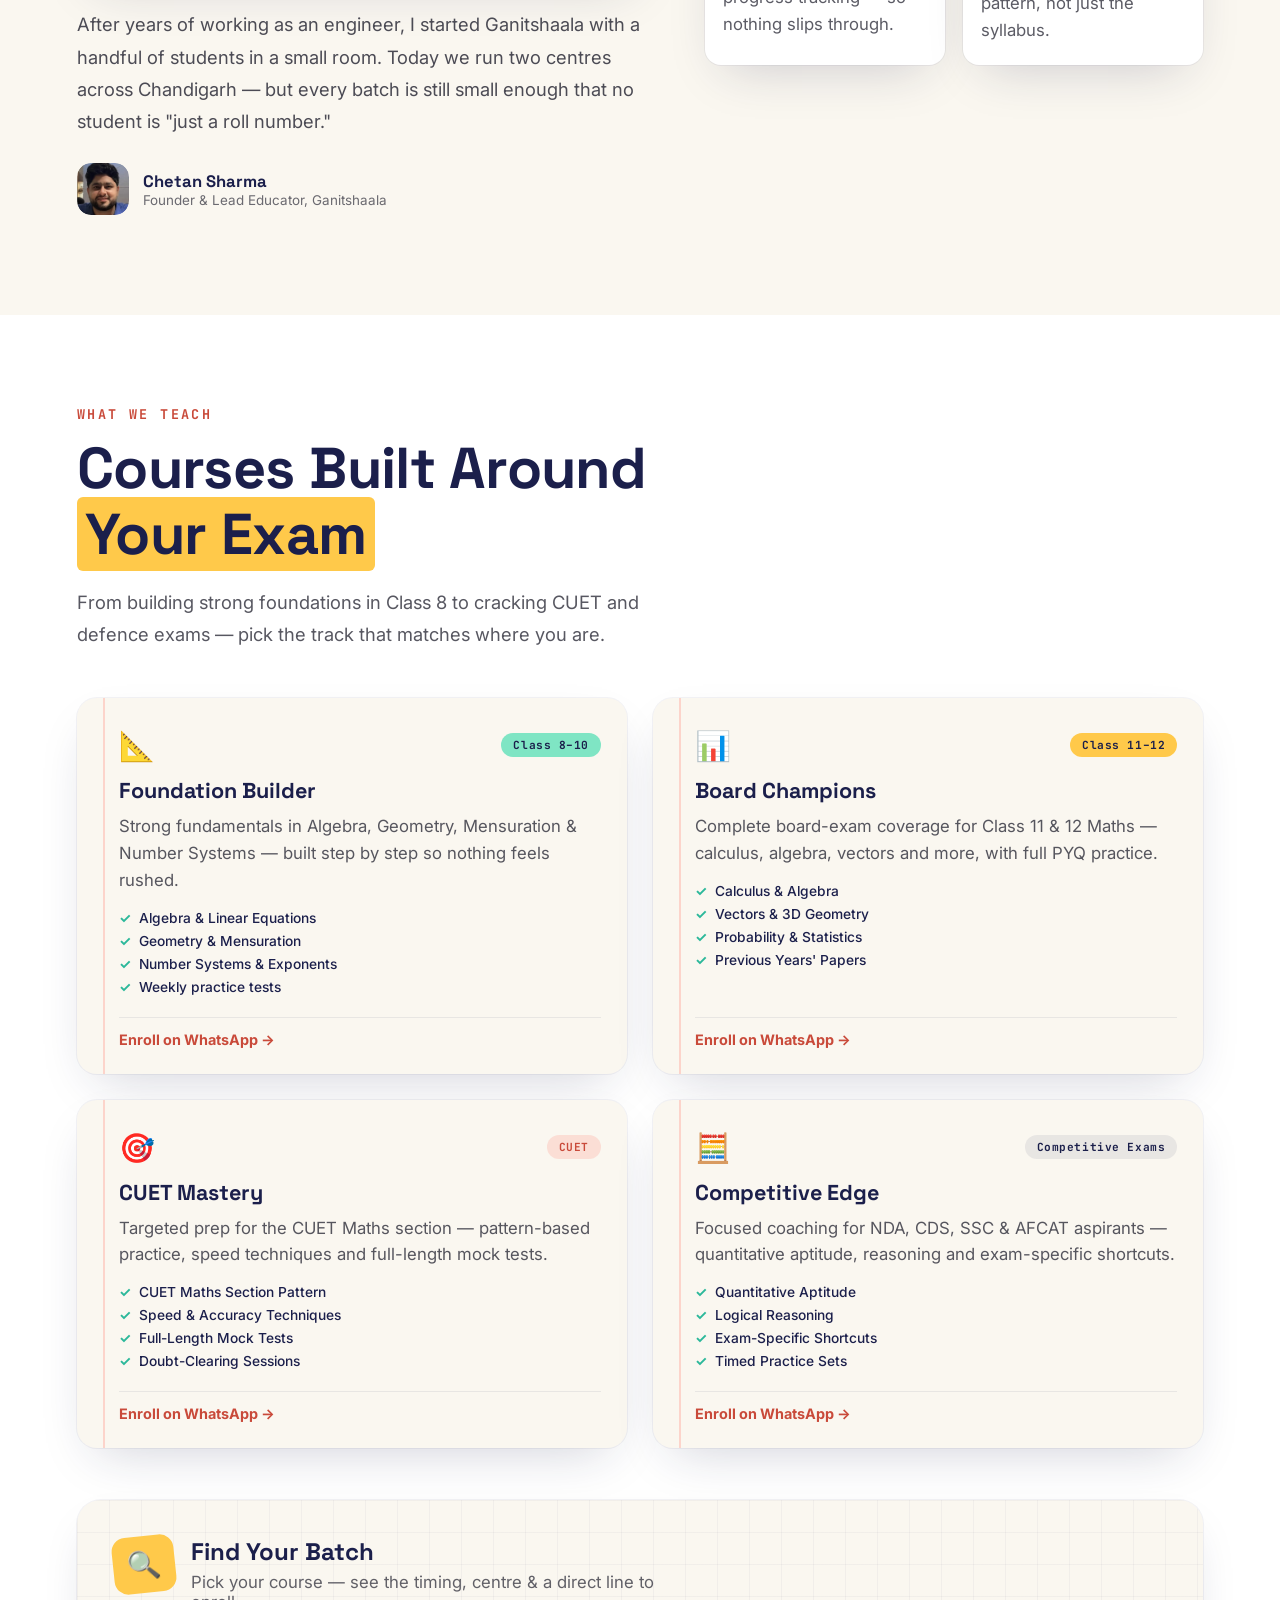
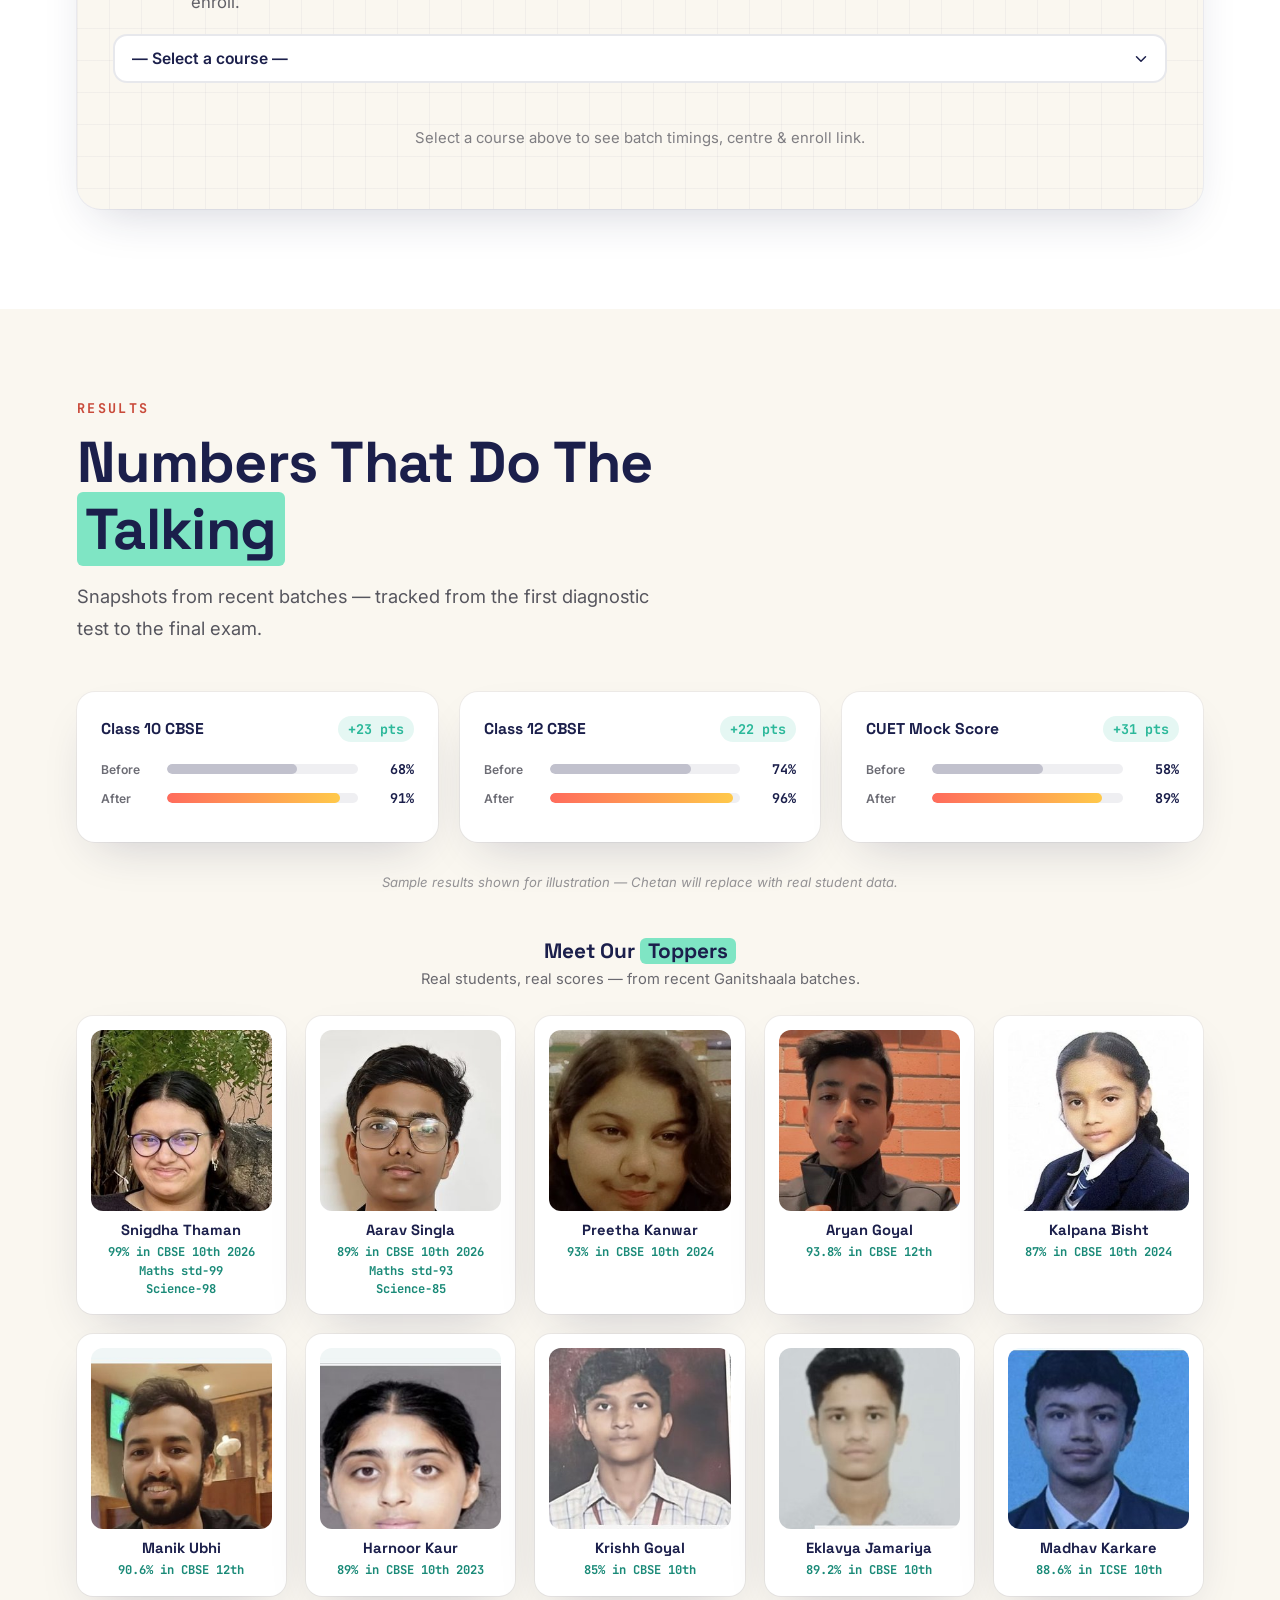
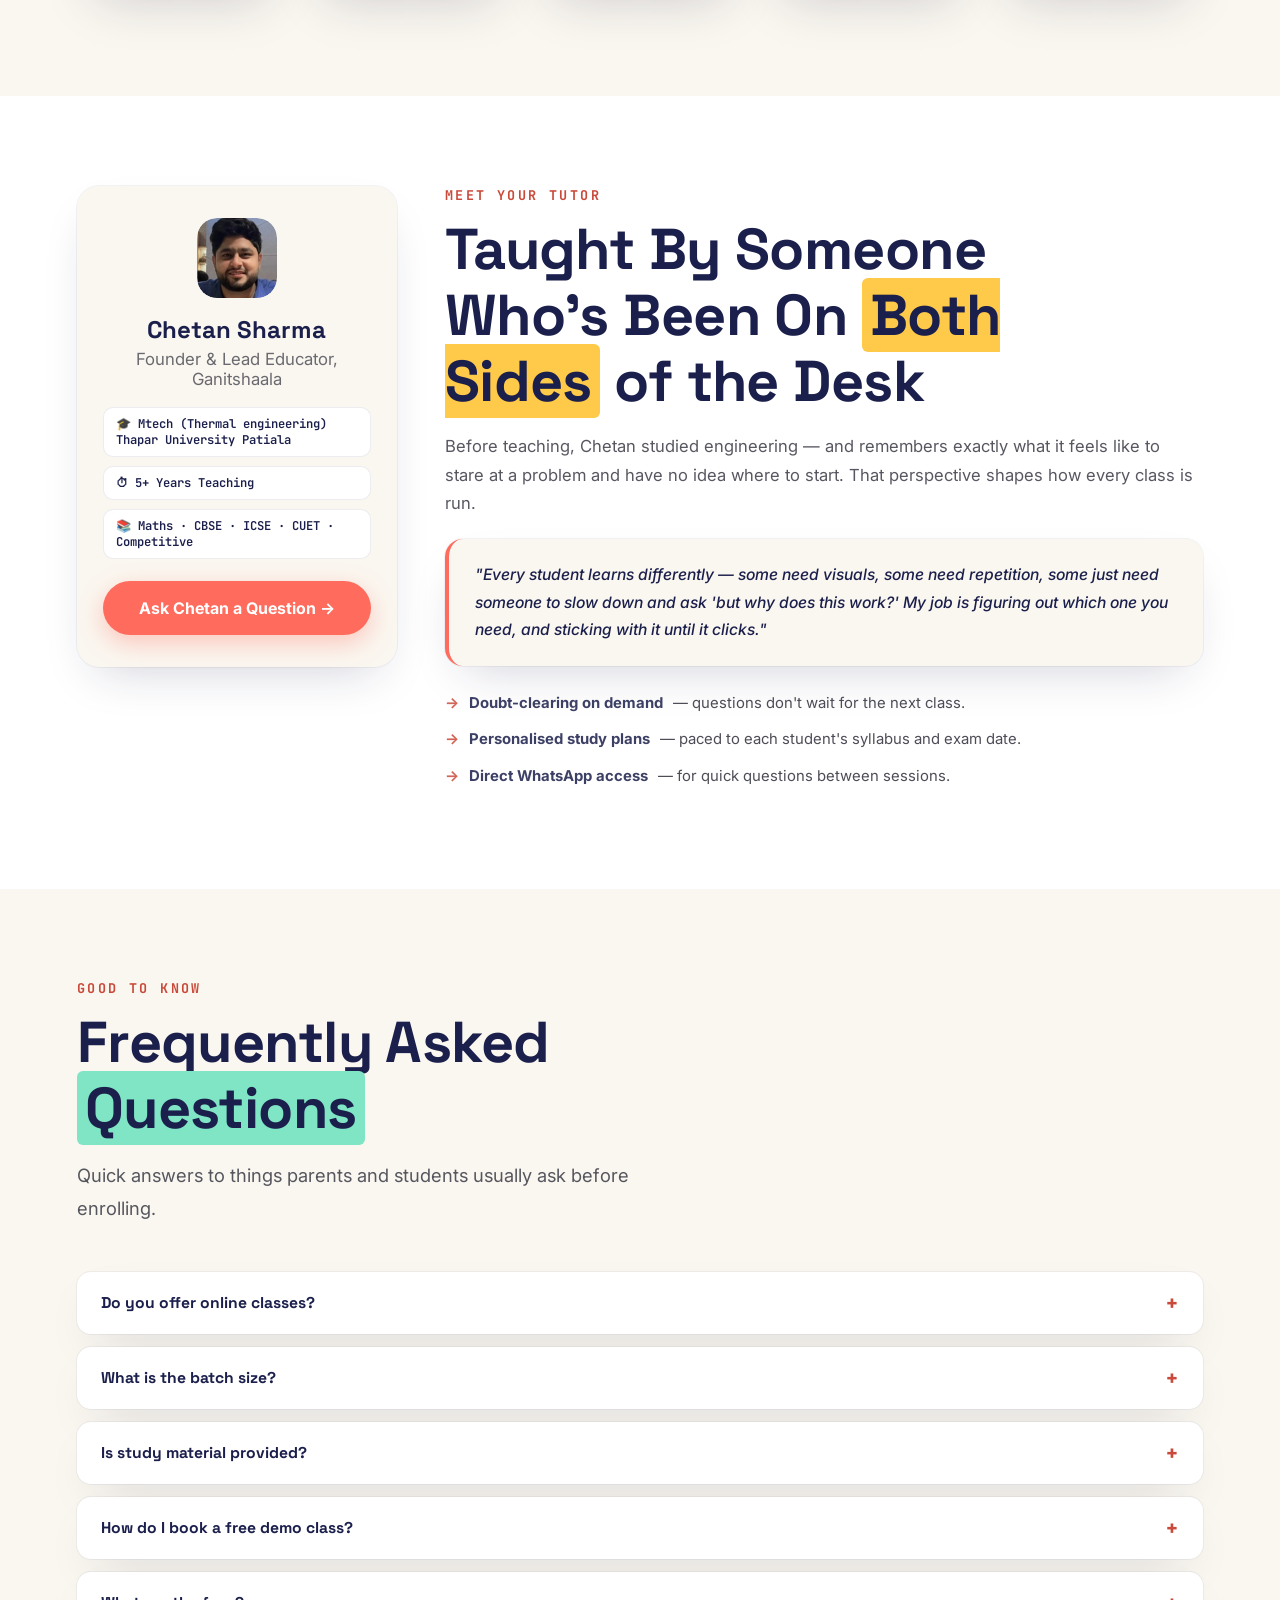
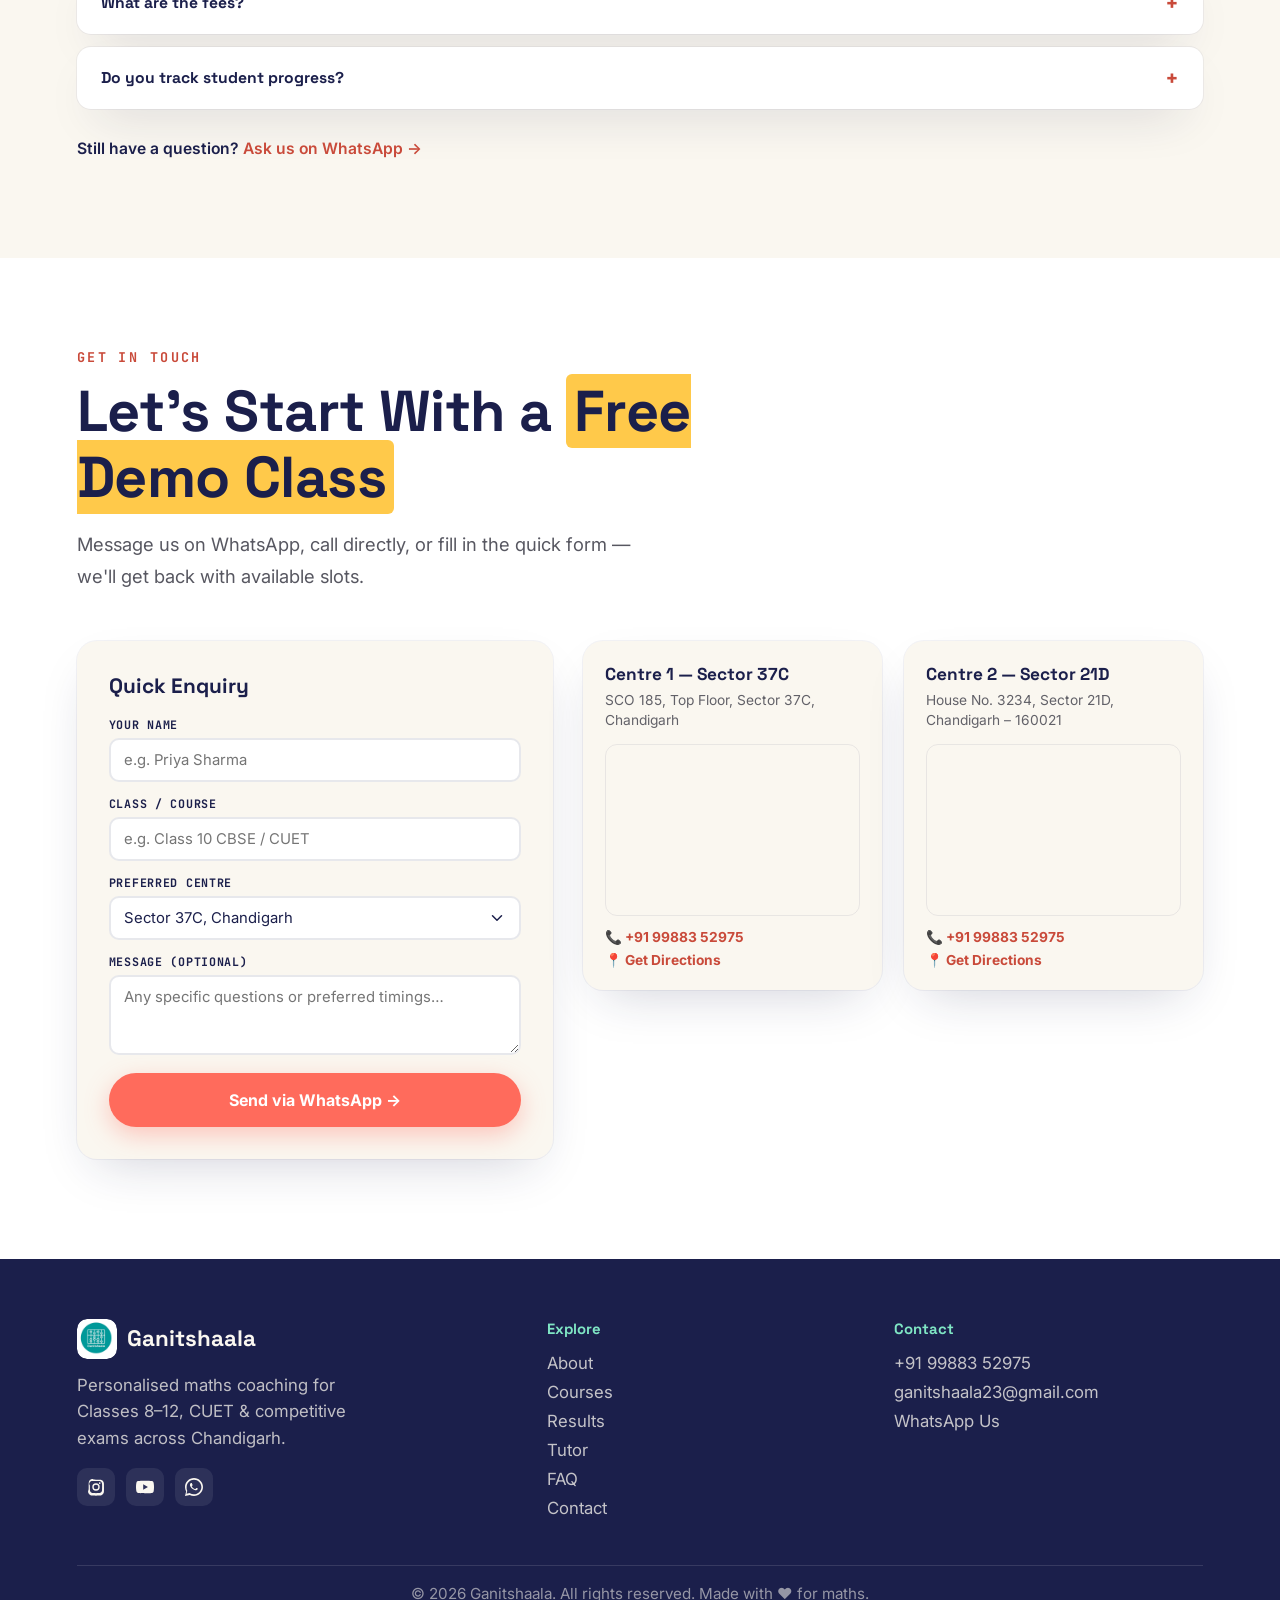
==== commit e98698e6: "Revert "Improve SEO for Ganitshaala website" This reverts commit ba79ccba5d72c797df8630145191883ccff" ====
--- a/index.html
+++ b/index.html
@@ -4,220 +4,25 @@
 <head>
 <meta charset="UTF-8">
 <meta name="viewport" content="width=device-width, initial-scale=1.0">
-<title>Ganitshaala | Maths Coaching & Tuition in Chandigarh</title>
-<meta name="description" content="Ganitshaala offers maths coaching and tuition in Chandigarh for CBSE/ICSE Classes 8-12, CUET maths, NDA, CDS, SSC and AFCAT aptitude. Centres in Sector 37C and Sector 21D. Book a free demo class.">
+<title>Ganitshaala | Best Maths Tuition in Chandigarh, Mohali & Panchkula</title>
+<meta name="description" content="Ganitshaala offers personalized maths coaching for CBSE/ICSE Classes 8-12, CUET, and competitive exams (NDA, CDS, SSC, AFCAT) across Chandigarh, Mohali, Panchkula & Zirakpur. Book a free demo class today.">
 <link rel="canonical" href="https://www.ganitshaala.com/">
-<link rel="apple-touch-icon" href="/logo.png">
-<meta name="theme-color" content="#1B1F4B">
-<meta name="robots" content="index, follow">
-<meta name="author" content="Ganitshaala">
-<meta name="keywords" content="Ganitshaala, maths coaching Chandigarh, maths tuition Chandigarh, CBSE maths classes Chandigarh, ICSE maths tuition, CUET maths coaching, NDA maths coaching, CDS aptitude coaching, SSC quantitative aptitude, AFCAT maths, Sector 37C maths tuition, Sector 21D coaching">
-<meta name="geo.region" content="IN-CH">
-<meta name="geo.placename" content="Chandigarh">
 <meta property="og:type" content="website">
-<meta property="og:site_name" content="Ganitshaala">
-<meta property="og:locale" content="en_IN">
-<meta property="og:title" content="Ganitshaala | Maths Coaching & Tuition in Chandigarh">
-<meta property="og:description" content="Personalised maths coaching for Classes 8-12, CUET maths and competitive exams at Ganitshaala centres in Sector 37C and Sector 21D, Chandigarh.">
+<meta property="og:title" content="Ganitshaala | Best Maths Tuition in Chandigarh, Mohali & Panchkula">
+<meta property="og:description" content="Personalized maths coaching for Classes 8-12, CUET, and competitive exams. Two centers across Chandigarh & Mohali. Book a free demo class.">
 <meta property="og:url" content="https://www.ganitshaala.com/">
-<meta property="og:image" content="https://www.ganitshaala.com/logo.png">
-<meta property="og:image:width" content="200">
-<meta property="og:image:height" content="205">
-<meta property="og:image:alt" content="Ganitshaala maths coaching logo">
-<meta name="twitter:card" content="summary">
-<meta name="twitter:title" content="Ganitshaala | Maths Coaching in Chandigarh">
-<meta name="twitter:description" content="Maths tuition for CBSE/ICSE Classes 8-12, CUET maths and competitive exam aptitude in Chandigarh. Book a free demo class.">
-<meta name="twitter:image" content="https://www.ganitshaala.com/logo.png">
-<meta name="twitter:image:alt" content="Ganitshaala maths coaching logo">
+<meta name="twitter:card" content="summary_large_image">
+<meta name="twitter:title" content="Ganitshaala | Best Maths Tuition in Chandigarh">
+<meta name="twitter:description" content="Personalized maths coaching for Classes 8-12, CUET & competitive exams. Book a free demo class.">
 <link rel="icon" type="image/png" href="[data-uri]">
 <link rel="preconnect" href="https://fonts.googleapis.com">
 <link rel="preconnect" href="https://fonts.gstatic.com" crossorigin>
 <link href="https://fonts.googleapis.com/css2?family=Space+Grotesk:wght@600;700&family=Inter:wght@400;500;600;700&family=JetBrains+Mono:wght@500;700&display=swap" rel="stylesheet">
 <script type="application/ld+json">
-{
-  "@context": "https://schema.org",
-  "@graph": [
-    {
-      "@type": "WebSite",
-      "@id": "https://www.ganitshaala.com/#website",
-      "url": "https://www.ganitshaala.com/",
-      "name": "Ganitshaala",
-      "description": "Maths coaching and tuition in Chandigarh for CBSE, ICSE, CUET and competitive exams.",
-      "publisher": {
-        "@id": "https://www.ganitshaala.com/#organization"
-      },
-      "inLanguage": "en-IN"
-    },
-    {
-      "@type": "EducationalOrganization",
-      "@id": "https://www.ganitshaala.com/#organization",
-      "name": "Ganitshaala",
-      "url": "https://www.ganitshaala.com/",
-      "logo": "https://www.ganitshaala.com/logo.png",
-      "image": "https://www.ganitshaala.com/logo.png",
-      "description": "Ganitshaala is a maths coaching institute in Chandigarh for CBSE/ICSE Classes 8-12, CUET maths, and NDA, CDS, SSC and AFCAT aptitude preparation.",
-      "telephone": "+91-9988352975",
-      "email": "ganitshaala23@gmail.com",
-      "founder": {
-        "@type": "Person",
-        "name": "Chetan Sharma",
-        "jobTitle": "Founder & Lead Educator"
-      },
-      "address": [
-        {
-          "@type": "PostalAddress",
-          "streetAddress": "SCO 185, Top Floor, Sector 37C",
-          "addressLocality": "Chandigarh",
-          "addressRegion": "Chandigarh",
-          "addressCountry": "IN"
-        },
-        {
-          "@type": "PostalAddress",
-          "streetAddress": "House No. 3234, Sector 21D",
-          "addressLocality": "Chandigarh",
-          "postalCode": "160021",
-          "addressRegion": "Chandigarh",
-          "addressCountry": "IN"
-        }
-      ],
-      "location": [
-        {
-          "@type": "Place",
-          "name": "Ganitshaala Sector 37C",
-          "address": {
-            "@type": "PostalAddress",
-            "streetAddress": "SCO 185, Top Floor, Sector 37C",
-            "addressLocality": "Chandigarh",
-            "addressRegion": "Chandigarh",
-            "addressCountry": "IN"
-          }
-        },
-        {
-          "@type": "Place",
-          "name": "Ganitshaala Sector 21D",
-          "address": {
-            "@type": "PostalAddress",
-            "streetAddress": "House No. 3234, Sector 21D",
-            "addressLocality": "Chandigarh",
-            "postalCode": "160021",
-            "addressRegion": "Chandigarh",
-            "addressCountry": "IN"
-          }
-        }
-      ],
-      "areaServed": [
-        "Chandigarh",
-        "Mohali",
-        "Panchkula",
-        "Zirakpur"
-      ],
-      "sameAs": [
-        "https://www.instagram.com/ganitshaala_/",
-        "https://www.youtube.com/channel/UCqz_bBcQ_B_VP92HTHedXzw"
-      ],
-      "hasOfferCatalog": {
-        "@type": "OfferCatalog",
-        "name": "Ganitshaala Maths Coaching Courses",
-        "itemListElement": [
-          {
-            "@type": "Course",
-            "name": "Foundation Builder",
-            "description": "Maths coaching for Classes 8-10 covering algebra, geometry, mensuration, number systems and weekly practice tests.",
-            "provider": {
-              "@id": "https://www.ganitshaala.com/#organization"
-            }
-          },
-          {
-            "@type": "Course",
-            "name": "Board Champions",
-            "description": "Class 11-12 maths coaching for board exams with calculus, algebra, vectors, 3D geometry, probability, statistics and previous years' papers.",
-            "provider": {
-              "@id": "https://www.ganitshaala.com/#organization"
-            }
-          },
-          {
-            "@type": "Course",
-            "name": "CUET Mastery",
-            "description": "CUET maths coaching with pattern-based practice, speed techniques, full-length mock tests and doubt-clearing sessions.",
-            "provider": {
-              "@id": "https://www.ganitshaala.com/#organization"
-            }
-          },
-          {
-            "@type": "Course",
-            "name": "Competitive Edge",
-            "description": "Quantitative aptitude and reasoning coaching for NDA, CDS, SSC and AFCAT aspirants.",
-            "provider": {
-              "@id": "https://www.ganitshaala.com/#organization"
-            }
-          }
-        ]
-      }
-    },
-    {
-      "@type": "FAQPage",
-      "@id": "https://www.ganitshaala.com/#faq",
-      "mainEntity": [
-        {
-          "@type": "Question",
-          "name": "Do you offer online classes?",
-          "acceptedAnswer": {
-            "@type": "Answer",
-            "text": "Yes, alongside in-centre batches we offer online sessions for students who can't travel to Chandigarh, with recordings available for CUET batches."
-          }
-        },
-        {
-          "@type": "Question",
-          "name": "What is the batch size?",
-          "acceptedAnswer": {
-            "@type": "Answer",
-            "text": "Batches are kept small so every student gets individual attention and doubts get addressed in real time."
-          }
-        },
-        {
-          "@type": "Question",
-          "name": "Is study material provided?",
-          "acceptedAnswer": {
-            "@type": "Answer",
-            "text": "Yes, notes, practice worksheets and previous years' papers are included in every course at no extra cost."
-          }
-        },
-        {
-          "@type": "Question",
-          "name": "How do I book a free demo class?",
-          "acceptedAnswer": {
-            "@type": "Answer",
-            "text": "Click Book a Free Demo Class or message us on WhatsApp with your name, class and preferred centre."
-          }
-        },
-        {
-          "@type": "Question",
-          "name": "Where are Ganitshaala centres located?",
-          "acceptedAnswer": {
-            "@type": "Answer",
-            "text": "Ganitshaala has maths coaching centres at SCO 185, Top Floor, Sector 37C, Chandigarh and House No. 3234, Sector 21D, Chandigarh."
-          }
-        },
-        {
-          "@type": "Question",
-          "name": "What are the fees?",
-          "acceptedAnswer": {
-            "@type": "Answer",
-            "text": "Fees vary by course and batch. Message us on WhatsApp and we'll share the full fee structure for your specific course."
-          }
-        },
-        {
-          "@type": "Question",
-          "name": "Do you track student progress?",
-          "acceptedAnswer": {
-            "@type": "Answer",
-            "text": "Yes, weekly tests and regular progress updates keep students and parents informed every step of the way."
-          }
-        }
-      ]
-    }
-  ]
-}
+{"@context":"https://schema.org","@type":"EducationalOrganization","name":"Ganitshaala","description":"Maths coaching institute for CBSE, ICSE, CUET and competitive exams.","url":"https://www.ganitshaala.com/","telephone":"+91-9988352975","email":"ganitshaala23@gmail.com","address":[{"@type":"PostalAddress","streetAddress":"SCO 185, Top Floor, Sector 37C","addressLocality":"Chandigarh","addressRegion":"Chandigarh","addressCountry":"IN"},{"@type":"PostalAddress","streetAddress":"House No. 3234, Sector 21 D","addressLocality":"Chandigarh","postalCode":"160021","addressRegion":"Chandigarh","addressCountry":"IN"}],"sameAs":["https://www.instagram.com/ganitshaala_/","https://www.youtube.com/channel/UCqz_bBcQ_B_VP92HTHedXzw"]}
+</script>
+<script type="application/ld+json">
+{"@context":"https://schema.org","@type":"FAQPage","mainEntity":[{"@type":"Question","name":"Do you offer online classes?","acceptedAnswer":{"@type":"Answer","text":"Yes — alongside in-center batches we offer online sessions, with recordings available for CUET batches."}},{"@type":"Question","name":"What is the batch size?","acceptedAnswer":{"@type":"Answer","text":"We keep batches small so every student gets individual attention."}},{"@type":"Question","name":"Is study material provided?","acceptedAnswer":{"@type":"Answer","text":"Yes — notes, practice worksheets and previous years' papers are included in every course."}},{"@type":"Question","name":"How do I book a free demo class?","acceptedAnswer":{"@type":"Answer","text":"Message us on WhatsApp with your name, class and preferred center and we'll get back to you with available slots."}},{"@type":"Question","name":"What are the fees?","acceptedAnswer":{"@type":"Answer","text":"Fees vary by course and batch — message us on WhatsApp for the fee structure."}},{"@type":"Question","name":"Do you track student progress?","acceptedAnswer":{"@type":"Answer","text":"Yes — weekly tests and progress reports keep students and parents informed."}}]}
 </script>
 <style>
 :root{
@@ -563,8 +368,8 @@
   <div class="hero-blob" aria-hidden="true"></div>
   <div class="hero-main">
     <div class="hero-content">
-      <span class="hero-kicker">Maths · Science · Aptitude Coaching</span>
-      <span class="hero-eyebrow">📍 Chandigarh Centres · Students from Mohali, Panchkula &amp; Zirakpur</span>
+      <span class="hero-kicker">Maths · Science · Aptitude</span>
+      <span class="hero-eyebrow">📍 Chandigarh · Mohali · Panchkula · Zirakpur</span>
       <h1>Learning Math
 Made Fun &
         <span class="highlight">Easy.
@@ -573,7 +378,7 @@
           </svg>
         </span>
       </h1>
-      <p>Personalised maths coaching and tuition in Chandigarh for Classes 8–12, CUET maths, and competitive exams (NDA, CDS, SSC, AFCAT) — taught by an engineer who believes every student can fall in love with numbers.</p>
+      <p>Personalised maths coaching for Classes 8–12, CUET, and competitive exams (NDA, CDS, SSC, AFCAT) — taught by an engineer who believes every student can fall in love with numbers.</p>
       <div class="hero-buttons">
         <a href="#contact" class="btn btn-primary">Book a Free Demo Class →</a>
         <a href="#courses" class="btn btn-secondary">Explore Courses</a>
@@ -635,7 +440,7 @@
 
   <div class="stat-strip">
     <div class="stat"><span class="stat-num">5<span class="accent">+</span></span><span class="stat-label">Years Teaching Experience</span></div>
-    <div class="stat"><span class="stat-num">2</span><span class="stat-label">Maths Coaching Centres in Chandigarh</span></div>
+    <div class="stat"><span class="stat-num">2</span><span class="stat-label">Centers in Chandigarh</span></div>
     <div class="stat"><span class="stat-num">99<span class="accent">%</span></span><span class="stat-label">Highest Board Score Achieved</span></div>
     <div class="stat"><span class="stat-num">8<span class="accent">th</span>–12<span class="accent">th</span></span><span class="stat-label">CBSE · ICSE · CUET · Competitive</span></div>
   </div>
@@ -650,7 +455,7 @@
       <div class="about-quote">
         <p>I still remember being the student who dreaded the word "maths" — until one teacher showed me it was just a language for patterns, not a pile of rules to memorise. That shift is the reason Ganitshaala exists: not to drill formulas, but to help students see the pattern behind the problem.</p>
       </div>
-      <p class="about-body">After years of working as an engineer, I started Ganitshaala with a handful of students in a small room. Today we run two maths tuition centres in Chandigarh — Sector 37C and Sector 21D — but every batch is still small enough that no student is "just a roll number."</p>
+      <p class="about-body">After years of working as an engineer, I started Ganitshaala with a handful of students in a small room. Today we run two centres across Chandigarh — but every batch is still small enough that no student is "just a roll number."</p>
       <div class="about-sig">
         <div class="sig-avatar"><img src="[data-uri]" alt="Chetan, Founder of Ganitshaala" width="52" height="52"></div>
         <div>
@@ -689,7 +494,7 @@
   <div class="section-inner">
     <span class="section-kicker">What We Teach</span>
     <h2 class="section-title">Courses Built Around <span class="hl-yellow">Your Exam</span></h2>
-    <p class="section-sub">From CBSE/ICSE maths tuition in Class 8 to CUET maths and defence exam aptitude coaching — pick the track that matches where you are.</p>
+    <p class="section-sub">From building strong foundations in Class 8 to cracking CUET and defence exams — pick the track that matches where you are.</p>
 
     <div class="course-grid">
       <article class="course-card">
@@ -698,7 +503,7 @@
           <span class="course-tag">Class 8–10</span>
         </div>
         <h3>Foundation Builder</h3>
-        <p class="course-desc">Strong Class 8–10 maths fundamentals in Algebra, Geometry, Mensuration &amp; Number Systems — built step by step so nothing feels rushed.</p>
+        <p class="course-desc">Strong fundamentals in Algebra, Geometry, Mensuration &amp; Number Systems — built step by step so nothing feels rushed.</p>
         <ul class="course-topics">
           <li>Algebra &amp; Linear Equations</li>
           <li>Geometry &amp; Mensuration</li>
@@ -714,7 +519,7 @@
           <span class="course-tag">Class 11–12</span>
         </div>
         <h3>Board Champions</h3>
-        <p class="course-desc">Complete Class 11 &amp; 12 maths coaching for CBSE/ICSE board exams — calculus, algebra, vectors and more, with full PYQ practice.</p>
+        <p class="course-desc">Complete board-exam coverage for Class 11 &amp; 12 Maths — calculus, algebra, vectors and more, with full PYQ practice.</p>
         <ul class="course-topics">
           <li>Calculus &amp; Algebra</li>
           <li>Vectors &amp; 3D Geometry</li>
@@ -730,7 +535,7 @@
           <span class="course-tag">CUET</span>
         </div>
         <h3>CUET Mastery</h3>
-        <p class="course-desc">Targeted CUET maths coaching — pattern-based practice, speed techniques and full-length mock tests.</p>
+        <p class="course-desc">Targeted prep for the CUET Maths section — pattern-based practice, speed techniques and full-length mock tests.</p>
         <ul class="course-topics">
           <li>CUET Maths Section Pattern</li>
           <li>Speed &amp; Accuracy Techniques</li>
@@ -957,10 +762,6 @@
         <p>Click "Book a Free Demo Class" or message us on WhatsApp with your name, class and preferred centre — we'll confirm a slot within a few hours.</p>
       </details>
       <details class="faq-item">
-        <summary>Where are Ganitshaala centres located?</summary>
-        <p>Ganitshaala has maths coaching centres at SCO 185, Top Floor, Sector 37C, Chandigarh and House No. 3234, Sector 21D, Chandigarh.</p>
-      </details>
-      <details class="faq-item">
         <summary>What are the fees?</summary>
         <p>Fees vary by course and batch. Message us on WhatsApp and we'll share the full fee structure for your specific course.</p>
       </details>
@@ -978,7 +779,7 @@
   <div class="section-inner">
     <span class="section-kicker">Get In Touch</span>
     <h2 class="section-title">Let's Start With a <span class="hl-yellow">Free Demo Class</span></h2>
-    <p class="section-sub">Message our Chandigarh maths coaching team on WhatsApp, call directly, or fill in the quick form — we'll get back with available slots.</p>
+    <p class="section-sub">Message us on WhatsApp, call directly, or fill in the quick form — we'll get back with available slots.</p>
     <div class="contact-grid">
       <div class="contact-form-card">
         <h2>Quick Enquiry</h2>
@@ -991,7 +792,7 @@
           <select id="cCenter" name="center">
             <option>Sector 37C, Chandigarh</option>
             <option>Sector 21D, Chandigarh</option>
-            <option>Either / Online for nearby students</option>
+            <option>Either / Online</option>
           </select>
           <label for="cMsg">Message (optional)</label>
           <textarea id="cMsg" name="message" rows="3" placeholder="Any specific questions or preferred timings…"></textarea>
@@ -1000,10 +801,10 @@
       </div>
       <div class="centers-grid">
         <div class="center-card">
-          <h3>Ganitshaala Maths Coaching Centre — Sector 37C</h3>
+          <h3>Centre 1 — Sector 37C</h3>
           <p class="center-address">SCO 185, Top Floor, Sector 37C, Chandigarh</p>
           <div class="center-map">
-            <iframe src="https://www.google.com/maps?q=SCO+185+Sector+37C+Chandigarh&output=embed" loading="lazy" referrerpolicy="no-referrer-when-downgrade" title="Map to Ganitshaala maths coaching centre in Sector 37C, Chandigarh"></iframe>
+            <iframe src="https://www.google.com/maps?q=SCO+185+Sector+37C+Chandigarh&output=embed" loading="lazy" referrerpolicy="no-referrer-when-downgrade" title="Ganitshaala Centre 1 map"></iframe>
           </div>
           <div class="center-actions">
             <a href="tel:+919988352975" class="center-link">📞 +91 99883 52975</a>
@@ -1011,10 +812,10 @@
           </div>
         </div>
         <div class="center-card">
-          <h3>Ganitshaala Maths Coaching Centre — Sector 21D</h3>
+          <h3>Centre 2 — Sector 21D</h3>
           <p class="center-address">House No. 3234, Sector 21D, Chandigarh – 160021</p>
           <div class="center-map">
-            <iframe src="https://www.google.com/maps?q=House+No+3234+Sector+21D+Chandigarh&output=embed" loading="lazy" referrerpolicy="no-referrer-when-downgrade" title="Map to Ganitshaala maths coaching centre in Sector 21D, Chandigarh"></iframe>
+            <iframe src="https://www.google.com/maps?q=House+No+3234+Sector+21D+Chandigarh&output=embed" loading="lazy" referrerpolicy="no-referrer-when-downgrade" title="Ganitshaala Centre 2 map"></iframe>
           </div>
           <div class="center-actions">
             <a href="tel:+919988352975" class="center-link">📞 +91 99883 52975</a>
@@ -1033,7 +834,7 @@
   <div class="footer-inner">
     <div class="footer-brand">
       <a href="#home" class="logo"><span class="logo-mark"><img src="[data-uri]" alt="Ganitshaala logo" width="40" height="40"></span>Ganitshaala</a>
-      <p>Personalised maths coaching for Classes 8–12, CUET &amp; competitive exams at Chandigarh centres, with online support for nearby students.</p>
+      <p>Personalised maths coaching for Classes 8–12, CUET &amp; competitive exams across Chandigarh.</p>
       <div class="footer-social">
         <a href="https://www.instagram.com/ganitshaala_/" target="_blank" rel="noopener noreferrer" aria-label="Instagram">
           <svg viewBox="0 0 24 24" width="18" height="18" fill="currentColor" aria-hidden="true"><path d="M12 2.2c3.2 0 3.6 0 4.85.07 1.17.06 1.97.24 2.43.4a4.9 4.9 0 0 1 2.92 2.92c.16.46.34 1.26.4 2.43.07 1.25.07 1.65.07 4.85s0 3.6-.07 4.85c-.06 1.17-.24 1.97-.4 2.43a4.9 4.9 0 0 1-2.92 2.92c-.46.16-1.26.34-2.43.4-1.25.07-1.65.07-4.85.07s-3.6 0-4.85-.07c-1.17-.06-1.97-.24-2.43-.4a4.9 4.9 0 0 1-2.92-2.92c-.16-.46-.34-1.26-.4-2.43C2.2 15.6 2.2 15.2 2.2 12s0-3.6.07-4.85c.06-1.17.24-1.97.4-2.43a4.9 4.9 0 0 1 2.92-2.92c.46-.16 1.26-.34 2.43-.4C8.27 2.2 8.67 2.2 12 2.2zm0 1.8c-3.16 0-3.53 0-4.77.07-1.02.05-1.58.21-1.94.35-.49.19-.84.42-1.2.79-.37.36-.6.71-.79 1.2-.14.36-.3.92-.35 1.94C3.88 9.37 3.88 9.73 3.88 12s0 2.63.07 3.87c.05 1.02.21 1.58.35 1.94.19.49.42.84.79 1.2.36.37.71.6 1.2.79.36.14.92.3 1.94.35C9.47 20.22 9.83 20.22 12 20.22s2.53 0 3.77-.07c1.02-.05 1.58-.21 1.94-.35.49-.19.84-.42 1.2-.79.37-.36.6-.71.79-1.2.14-.36.3-.92.35-1.94.07-1.24.07-1.6.07-3.87s0-2.63-.07-3.87c-.05-1.02-.21-1.58-.35-1.94a3.1 3.1 0 0 0-1.99-1.99c-.36-.14-.92-.3-1.94-.35C14.53 4 14.17 4 12 4zm0 3.06A4.94 4.94 0 1 1 7.06 12 4.94 4.94 0 0 1 12 7.06zm0 1.8A3.14 3.14 0 1 0 15.14 12 3.14 3.14 0 0 0 12 8.86zm4.96-3.24a1.16 1.16 0 1 1-1.16 1.16 1.16 1.16 0 0 1 1.16-1.16z"/></svg>
@@ -1210,3 +1011,4 @@
 </script>
 </body>
 </html>
+
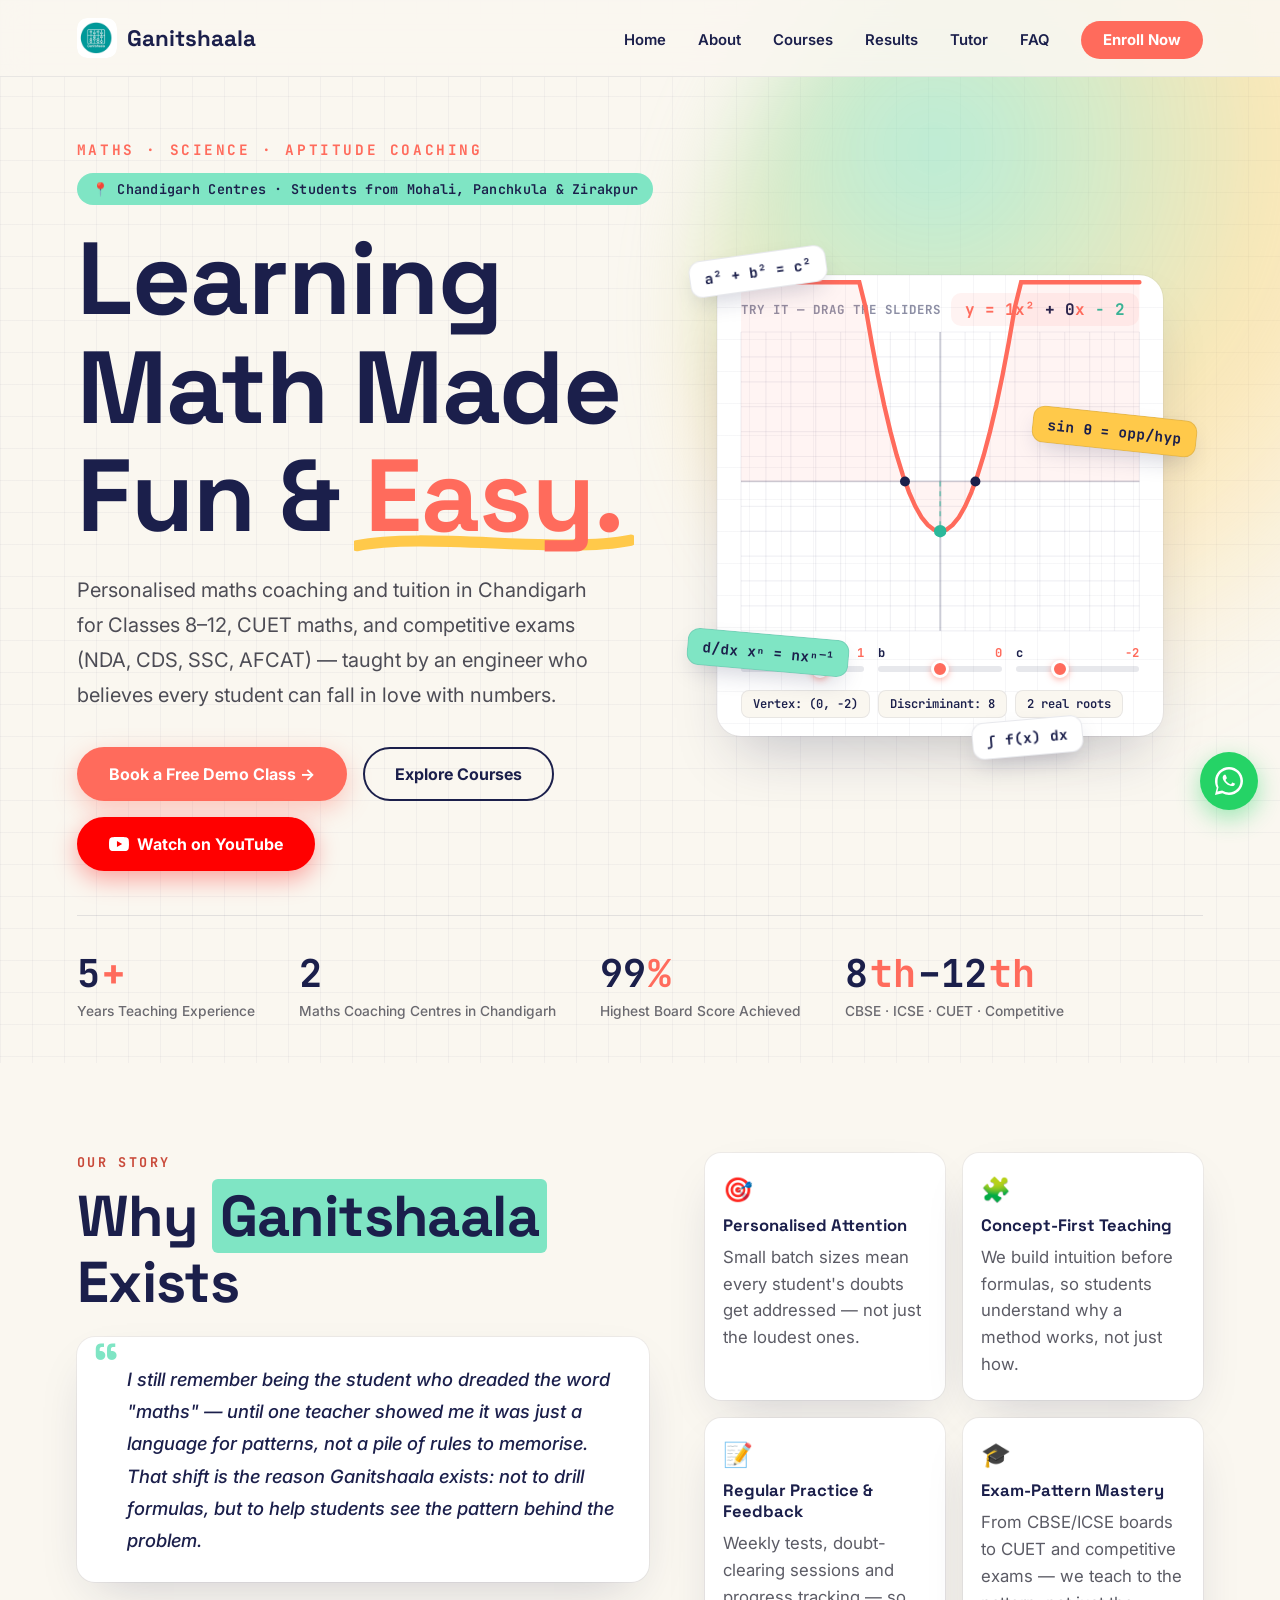
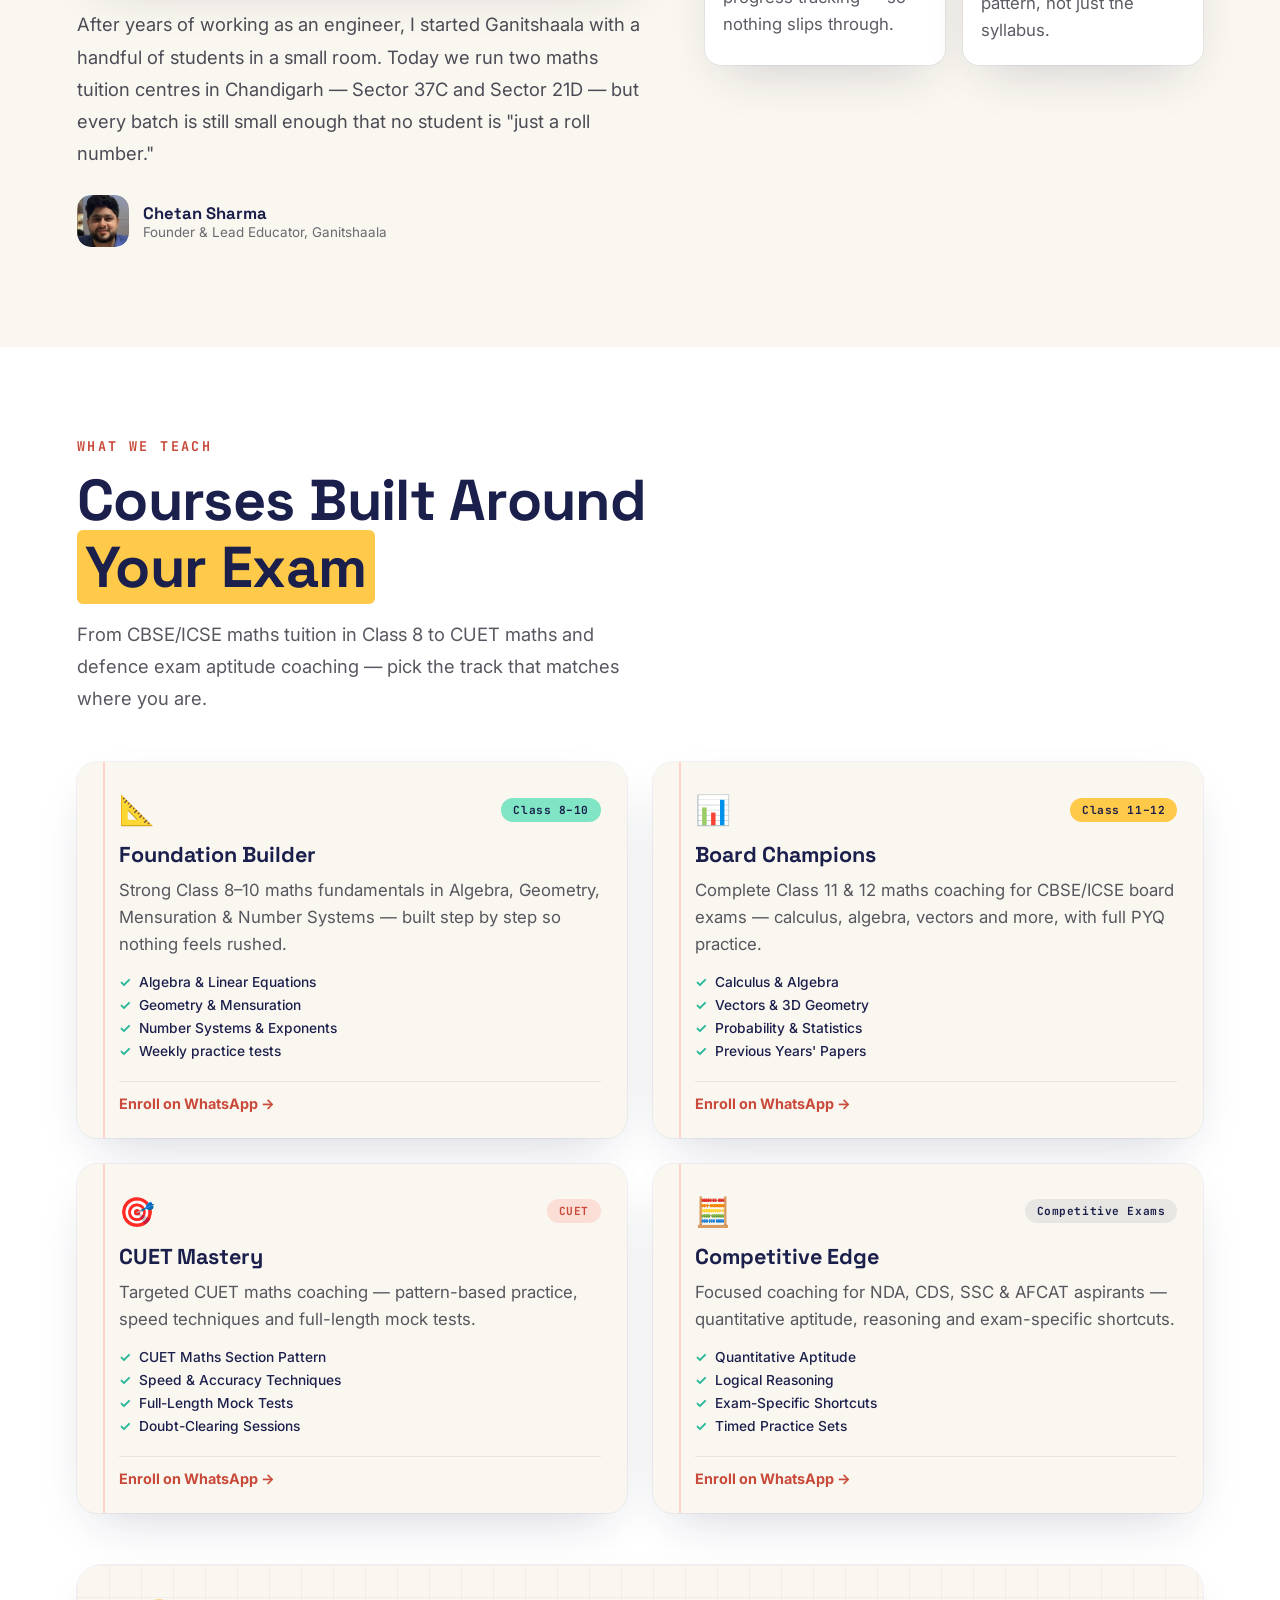
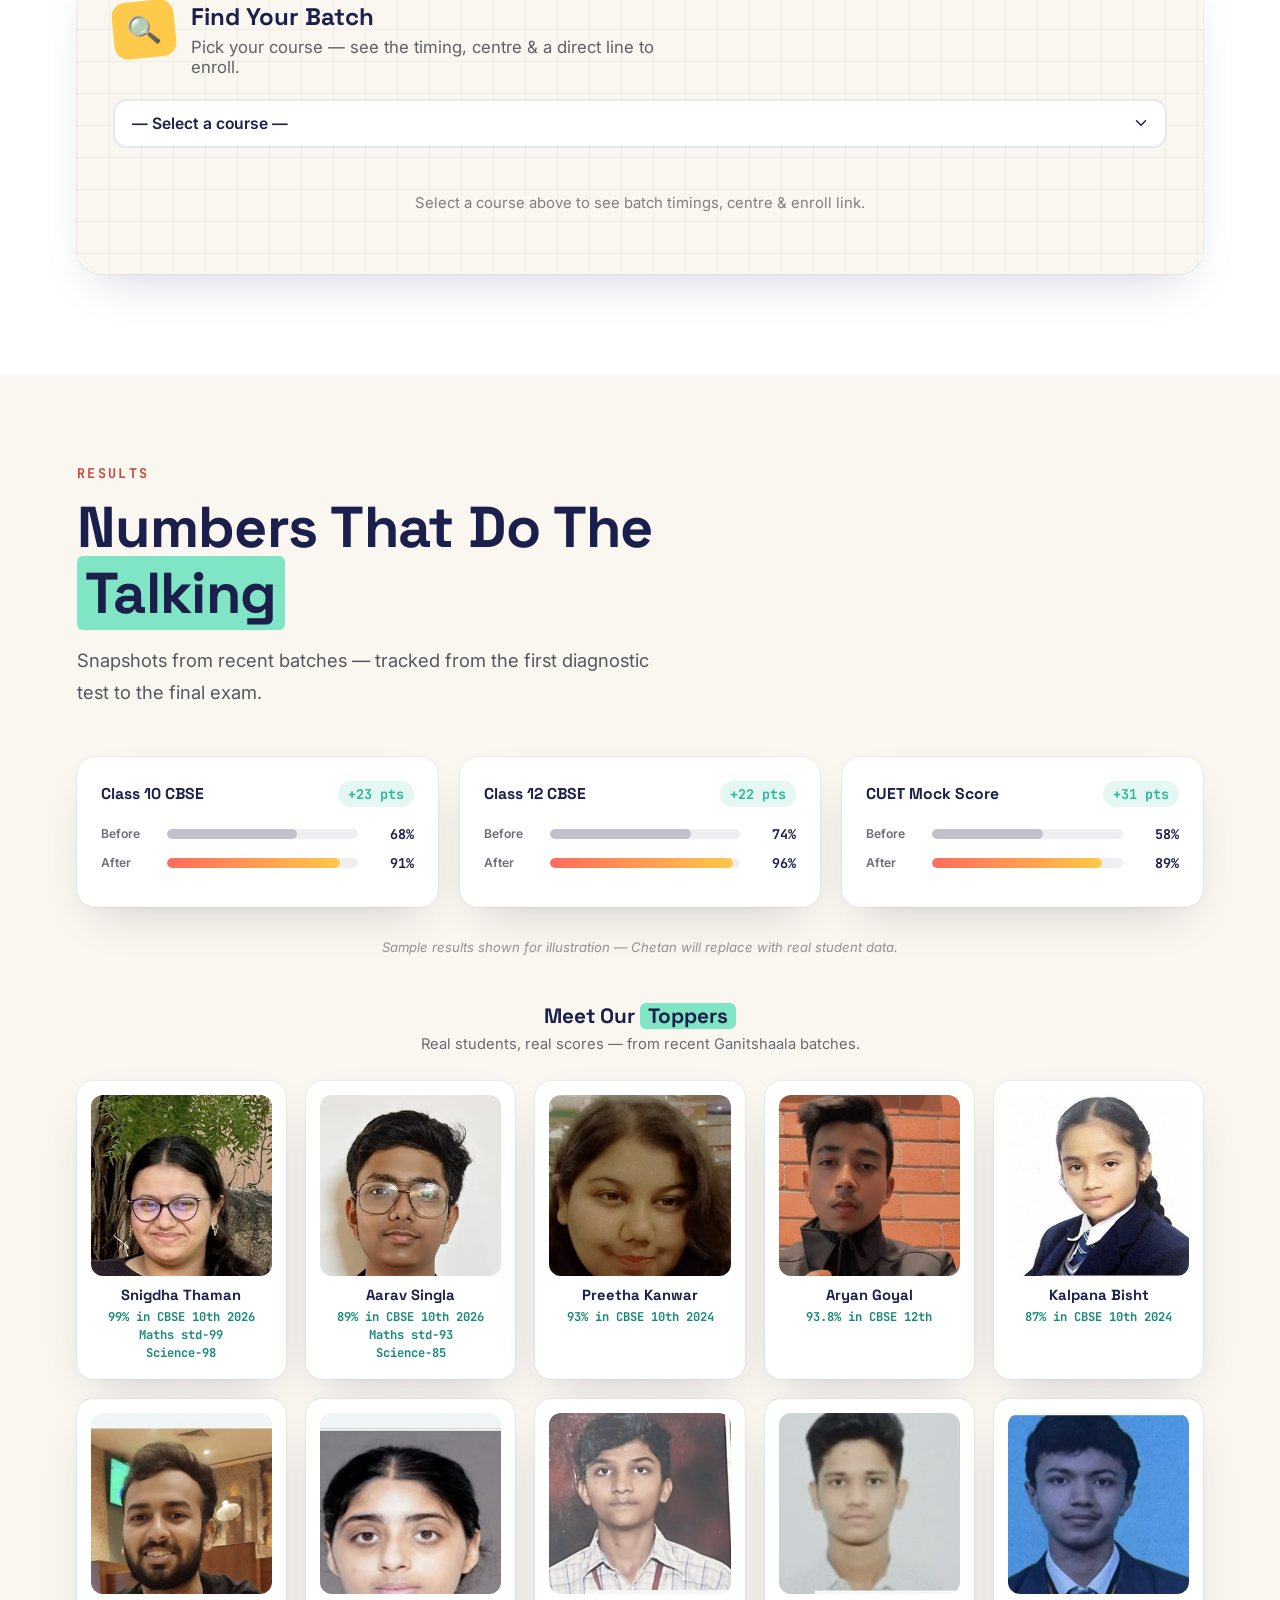
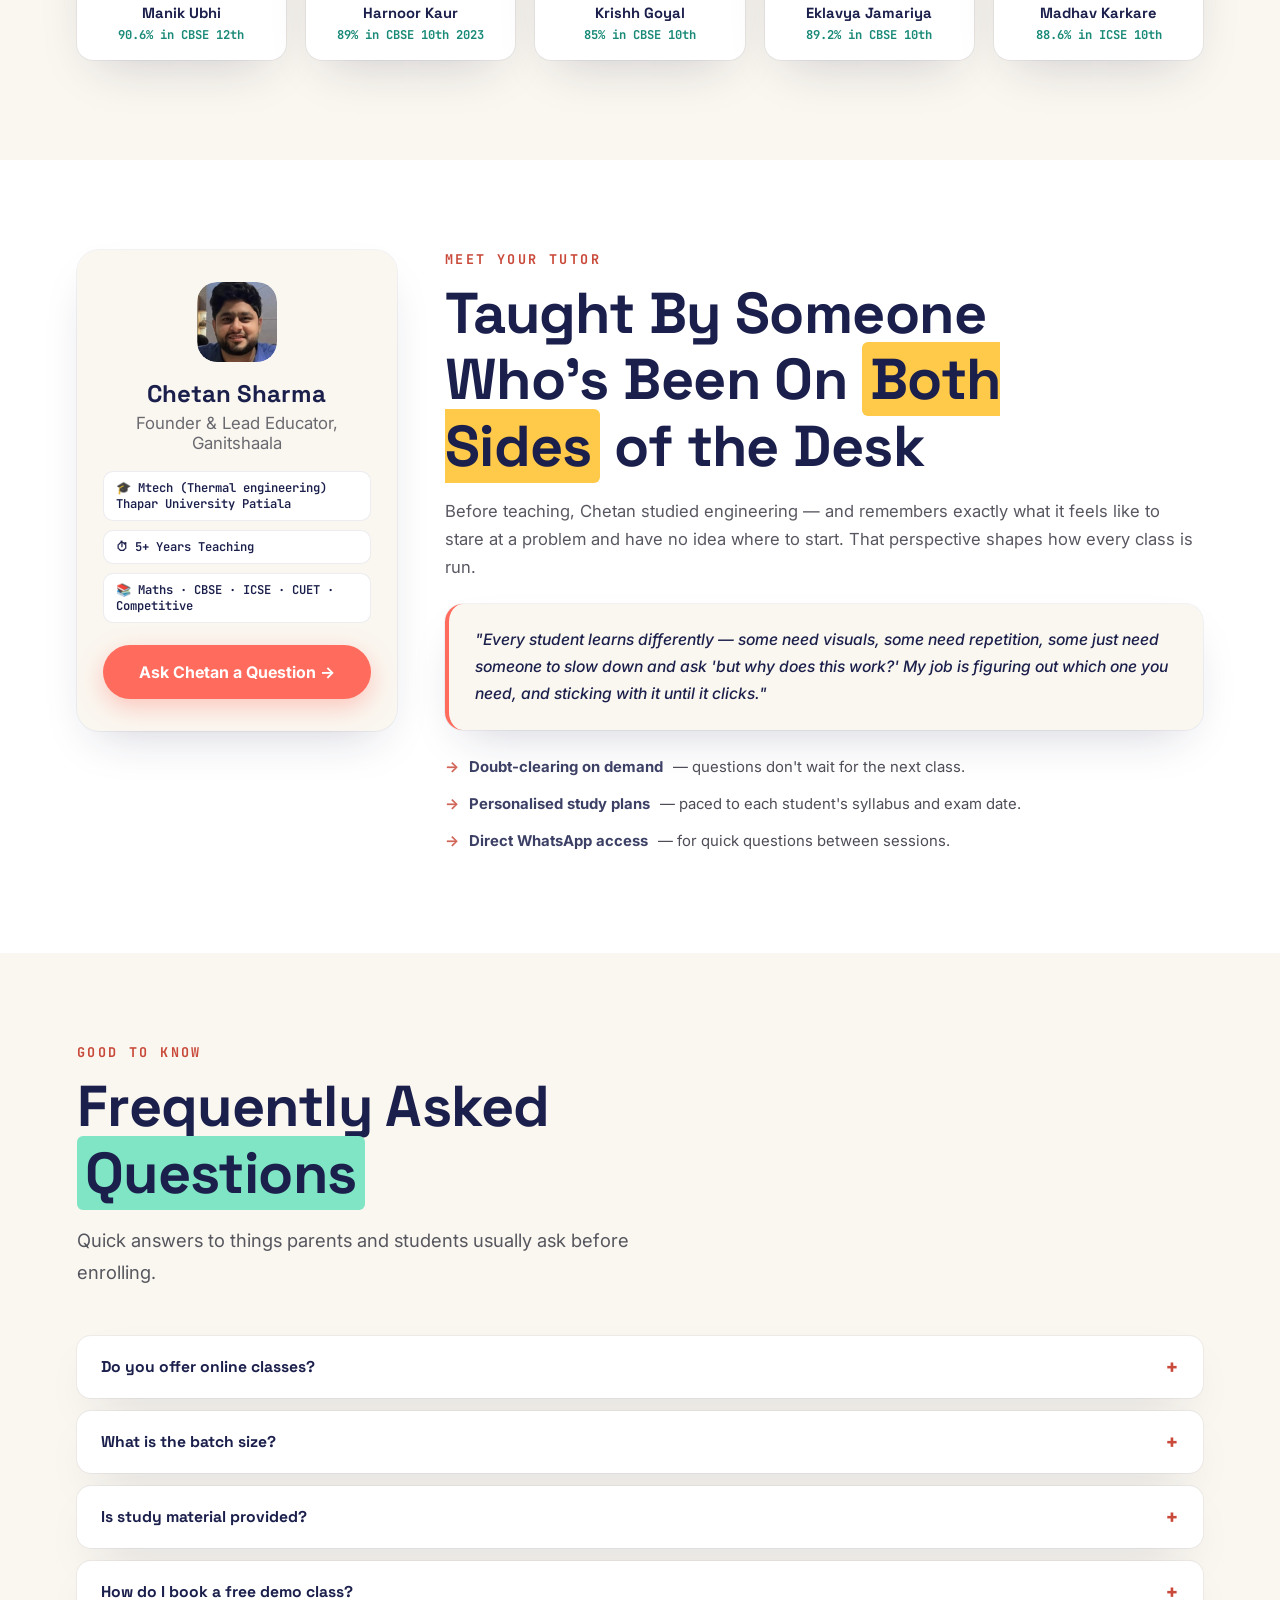
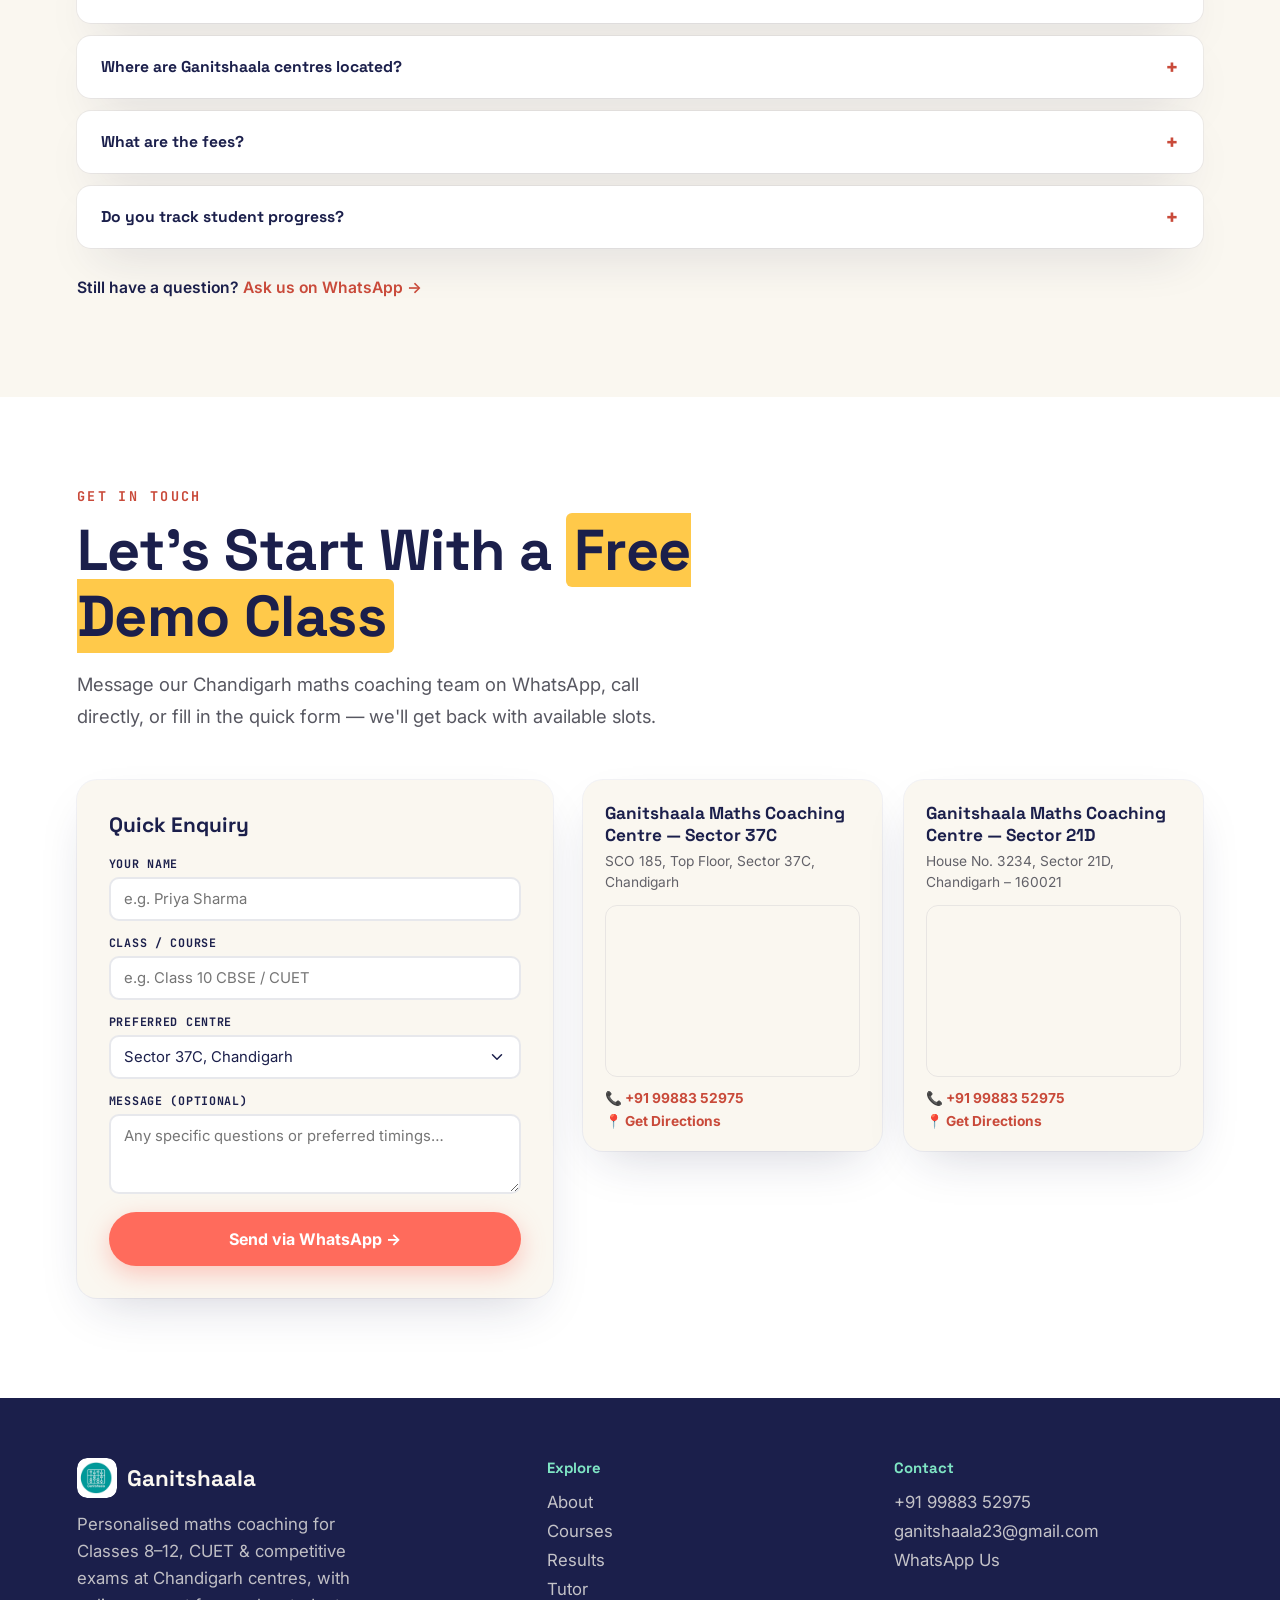
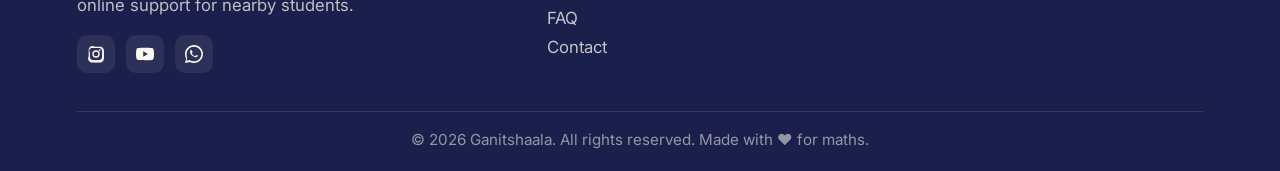
==== commit 3edaa2a3: "Merge pull request #1 from garvitdhuran/agent/improve-ganitshala-seo-pr Improve SEO for Ganitshaala " ====
--- a/index.html
+++ b/index.html
@@ -4,25 +4,220 @@
 <head>
 <meta charset="UTF-8">
 <meta name="viewport" content="width=device-width, initial-scale=1.0">
-<title>Ganitshaala | Best Maths Tuition in Chandigarh, Mohali & Panchkula</title>
-<meta name="description" content="Ganitshaala offers personalized maths coaching for CBSE/ICSE Classes 8-12, CUET, and competitive exams (NDA, CDS, SSC, AFCAT) across Chandigarh, Mohali, Panchkula & Zirakpur. Book a free demo class today.">
+<title>Ganitshaala | Maths Coaching & Tuition in Chandigarh</title>
+<meta name="description" content="Ganitshaala offers maths coaching and tuition in Chandigarh for CBSE/ICSE Classes 8-12, CUET maths, NDA, CDS, SSC and AFCAT aptitude. Centres in Sector 37C and Sector 21D. Book a free demo class.">
 <link rel="canonical" href="https://www.ganitshaala.com/">
+<link rel="apple-touch-icon" href="/logo.png">
+<meta name="theme-color" content="#1B1F4B">
+<meta name="robots" content="index, follow">
+<meta name="author" content="Ganitshaala">
+<meta name="keywords" content="Ganitshaala, maths coaching Chandigarh, maths tuition Chandigarh, CBSE maths classes Chandigarh, ICSE maths tuition, CUET maths coaching, NDA maths coaching, CDS aptitude coaching, SSC quantitative aptitude, AFCAT maths, Sector 37C maths tuition, Sector 21D coaching">
+<meta name="geo.region" content="IN-CH">
+<meta name="geo.placename" content="Chandigarh">
 <meta property="og:type" content="website">
-<meta property="og:title" content="Ganitshaala | Best Maths Tuition in Chandigarh, Mohali & Panchkula">
-<meta property="og:description" content="Personalized maths coaching for Classes 8-12, CUET, and competitive exams. Two centers across Chandigarh & Mohali. Book a free demo class.">
+<meta property="og:site_name" content="Ganitshaala">
+<meta property="og:locale" content="en_IN">
+<meta property="og:title" content="Ganitshaala | Maths Coaching & Tuition in Chandigarh">
+<meta property="og:description" content="Personalised maths coaching for Classes 8-12, CUET maths and competitive exams at Ganitshaala centres in Sector 37C and Sector 21D, Chandigarh.">
 <meta property="og:url" content="https://www.ganitshaala.com/">
-<meta name="twitter:card" content="summary_large_image">
-<meta name="twitter:title" content="Ganitshaala | Best Maths Tuition in Chandigarh">
-<meta name="twitter:description" content="Personalized maths coaching for Classes 8-12, CUET & competitive exams. Book a free demo class.">
+<meta property="og:image" content="https://www.ganitshaala.com/logo.png">
+<meta property="og:image:width" content="200">
+<meta property="og:image:height" content="205">
+<meta property="og:image:alt" content="Ganitshaala maths coaching logo">
+<meta name="twitter:card" content="summary">
+<meta name="twitter:title" content="Ganitshaala | Maths Coaching in Chandigarh">
+<meta name="twitter:description" content="Maths tuition for CBSE/ICSE Classes 8-12, CUET maths and competitive exam aptitude in Chandigarh. Book a free demo class.">
+<meta name="twitter:image" content="https://www.ganitshaala.com/logo.png">
+<meta name="twitter:image:alt" content="Ganitshaala maths coaching logo">
 <link rel="icon" type="image/png" href="[data-uri]">
 <link rel="preconnect" href="https://fonts.googleapis.com">
 <link rel="preconnect" href="https://fonts.gstatic.com" crossorigin>
 <link href="https://fonts.googleapis.com/css2?family=Space+Grotesk:wght@600;700&family=Inter:wght@400;500;600;700&family=JetBrains+Mono:wght@500;700&display=swap" rel="stylesheet">
 <script type="application/ld+json">
-{"@context":"https://schema.org","@type":"EducationalOrganization","name":"Ganitshaala","description":"Maths coaching institute for CBSE, ICSE, CUET and competitive exams.","url":"https://www.ganitshaala.com/","telephone":"+91-9988352975","email":"ganitshaala23@gmail.com","address":[{"@type":"PostalAddress","streetAddress":"SCO 185, Top Floor, Sector 37C","addressLocality":"Chandigarh","addressRegion":"Chandigarh","addressCountry":"IN"},{"@type":"PostalAddress","streetAddress":"House No. 3234, Sector 21 D","addressLocality":"Chandigarh","postalCode":"160021","addressRegion":"Chandigarh","addressCountry":"IN"}],"sameAs":["https://www.instagram.com/ganitshaala_/","https://www.youtube.com/channel/UCqz_bBcQ_B_VP92HTHedXzw"]}
-</script>
-<script type="application/ld+json">
-{"@context":"https://schema.org","@type":"FAQPage","mainEntity":[{"@type":"Question","name":"Do you offer online classes?","acceptedAnswer":{"@type":"Answer","text":"Yes — alongside in-center batches we offer online sessions, with recordings available for CUET batches."}},{"@type":"Question","name":"What is the batch size?","acceptedAnswer":{"@type":"Answer","text":"We keep batches small so every student gets individual attention."}},{"@type":"Question","name":"Is study material provided?","acceptedAnswer":{"@type":"Answer","text":"Yes — notes, practice worksheets and previous years' papers are included in every course."}},{"@type":"Question","name":"How do I book a free demo class?","acceptedAnswer":{"@type":"Answer","text":"Message us on WhatsApp with your name, class and preferred center and we'll get back to you with available slots."}},{"@type":"Question","name":"What are the fees?","acceptedAnswer":{"@type":"Answer","text":"Fees vary by course and batch — message us on WhatsApp for the fee structure."}},{"@type":"Question","name":"Do you track student progress?","acceptedAnswer":{"@type":"Answer","text":"Yes — weekly tests and progress reports keep students and parents informed."}}]}
+{
+  "@context": "https://schema.org",
+  "@graph": [
+    {
+      "@type": "WebSite",
+      "@id": "https://www.ganitshaala.com/#website",
+      "url": "https://www.ganitshaala.com/",
+      "name": "Ganitshaala",
+      "description": "Maths coaching and tuition in Chandigarh for CBSE, ICSE, CUET and competitive exams.",
+      "publisher": {
+        "@id": "https://www.ganitshaala.com/#organization"
+      },
+      "inLanguage": "en-IN"
+    },
+    {
+      "@type": "EducationalOrganization",
+      "@id": "https://www.ganitshaala.com/#organization",
+      "name": "Ganitshaala",
+      "url": "https://www.ganitshaala.com/",
+      "logo": "https://www.ganitshaala.com/logo.png",
+      "image": "https://www.ganitshaala.com/logo.png",
+      "description": "Ganitshaala is a maths coaching institute in Chandigarh for CBSE/ICSE Classes 8-12, CUET maths, and NDA, CDS, SSC and AFCAT aptitude preparation.",
+      "telephone": "+91-9988352975",
+      "email": "ganitshaala23@gmail.com",
+      "founder": {
+        "@type": "Person",
+        "name": "Chetan Sharma",
+        "jobTitle": "Founder & Lead Educator"
+      },
+      "address": [
+        {
+          "@type": "PostalAddress",
+          "streetAddress": "SCO 185, Top Floor, Sector 37C",
+          "addressLocality": "Chandigarh",
+          "addressRegion": "Chandigarh",
+          "addressCountry": "IN"
+        },
+        {
+          "@type": "PostalAddress",
+          "streetAddress": "House No. 3234, Sector 21D",
+          "addressLocality": "Chandigarh",
+          "postalCode": "160021",
+          "addressRegion": "Chandigarh",
+          "addressCountry": "IN"
+        }
+      ],
+      "location": [
+        {
+          "@type": "Place",
+          "name": "Ganitshaala Sector 37C",
+          "address": {
+            "@type": "PostalAddress",
+            "streetAddress": "SCO 185, Top Floor, Sector 37C",
+            "addressLocality": "Chandigarh",
+            "addressRegion": "Chandigarh",
+            "addressCountry": "IN"
+          }
+        },
+        {
+          "@type": "Place",
+          "name": "Ganitshaala Sector 21D",
+          "address": {
+            "@type": "PostalAddress",
+            "streetAddress": "House No. 3234, Sector 21D",
+            "addressLocality": "Chandigarh",
+            "postalCode": "160021",
+            "addressRegion": "Chandigarh",
+            "addressCountry": "IN"
+          }
+        }
+      ],
+      "areaServed": [
+        "Chandigarh",
+        "Mohali",
+        "Panchkula",
+        "Zirakpur"
+      ],
+      "sameAs": [
+        "https://www.instagram.com/ganitshaala_/",
+        "https://www.youtube.com/channel/UCqz_bBcQ_B_VP92HTHedXzw"
+      ],
+      "hasOfferCatalog": {
+        "@type": "OfferCatalog",
+        "name": "Ganitshaala Maths Coaching Courses",
+        "itemListElement": [
+          {
+            "@type": "Course",
+            "name": "Foundation Builder",
+            "description": "Maths coaching for Classes 8-10 covering algebra, geometry, mensuration, number systems and weekly practice tests.",
+            "provider": {
+              "@id": "https://www.ganitshaala.com/#organization"
+            }
+          },
+          {
+            "@type": "Course",
+            "name": "Board Champions",
+            "description": "Class 11-12 maths coaching for board exams with calculus, algebra, vectors, 3D geometry, probability, statistics and previous years' papers.",
+            "provider": {
+              "@id": "https://www.ganitshaala.com/#organization"
+            }
+          },
+          {
+            "@type": "Course",
+            "name": "CUET Mastery",
+            "description": "CUET maths coaching with pattern-based practice, speed techniques, full-length mock tests and doubt-clearing sessions.",
+            "provider": {
+              "@id": "https://www.ganitshaala.com/#organization"
+            }
+          },
+          {
+            "@type": "Course",
+            "name": "Competitive Edge",
+            "description": "Quantitative aptitude and reasoning coaching for NDA, CDS, SSC and AFCAT aspirants.",
+            "provider": {
+              "@id": "https://www.ganitshaala.com/#organization"
+            }
+          }
+        ]
+      }
+    },
+    {
+      "@type": "FAQPage",
+      "@id": "https://www.ganitshaala.com/#faq",
+      "mainEntity": [
+        {
+          "@type": "Question",
+          "name": "Do you offer online classes?",
+          "acceptedAnswer": {
+            "@type": "Answer",
+            "text": "Yes, alongside in-centre batches we offer online sessions for students who can't travel to Chandigarh, with recordings available for CUET batches."
+          }
+        },
+        {
+          "@type": "Question",
+          "name": "What is the batch size?",
+          "acceptedAnswer": {
+            "@type": "Answer",
+            "text": "Batches are kept small so every student gets individual attention and doubts get addressed in real time."
+          }
+        },
+        {
+          "@type": "Question",
+          "name": "Is study material provided?",
+          "acceptedAnswer": {
+            "@type": "Answer",
+            "text": "Yes, notes, practice worksheets and previous years' papers are included in every course at no extra cost."
+          }
+        },
+        {
+          "@type": "Question",
+          "name": "How do I book a free demo class?",
+          "acceptedAnswer": {
+            "@type": "Answer",
+            "text": "Click Book a Free Demo Class or message us on WhatsApp with your name, class and preferred centre."
+          }
+        },
+        {
+          "@type": "Question",
+          "name": "Where are Ganitshaala centres located?",
+          "acceptedAnswer": {
+            "@type": "Answer",
+            "text": "Ganitshaala has maths coaching centres at SCO 185, Top Floor, Sector 37C, Chandigarh and House No. 3234, Sector 21D, Chandigarh."
+          }
+        },
+        {
+          "@type": "Question",
+          "name": "What are the fees?",
+          "acceptedAnswer": {
+            "@type": "Answer",
+            "text": "Fees vary by course and batch. Message us on WhatsApp and we'll share the full fee structure for your specific course."
+          }
+        },
+        {
+          "@type": "Question",
+          "name": "Do you track student progress?",
+          "acceptedAnswer": {
+            "@type": "Answer",
+            "text": "Yes, weekly tests and regular progress updates keep students and parents informed every step of the way."
+          }
+        }
+      ]
+    }
+  ]
+}
 </script>
 <style>
 :root{
@@ -368,8 +563,8 @@
   <div class="hero-blob" aria-hidden="true"></div>
   <div class="hero-main">
     <div class="hero-content">
-      <span class="hero-kicker">Maths · Science · Aptitude</span>
-      <span class="hero-eyebrow">📍 Chandigarh · Mohali · Panchkula · Zirakpur</span>
+      <span class="hero-kicker">Maths · Science · Aptitude Coaching</span>
+      <span class="hero-eyebrow">📍 Chandigarh Centres · Students from Mohali, Panchkula &amp; Zirakpur</span>
       <h1>Learning Math
 Made Fun &
         <span class="highlight">Easy.
@@ -378,7 +573,7 @@
           </svg>
         </span>
       </h1>
-      <p>Personalised maths coaching for Classes 8–12, CUET, and competitive exams (NDA, CDS, SSC, AFCAT) — taught by an engineer who believes every student can fall in love with numbers.</p>
+      <p>Personalised maths coaching and tuition in Chandigarh for Classes 8–12, CUET maths, and competitive exams (NDA, CDS, SSC, AFCAT) — taught by an engineer who believes every student can fall in love with numbers.</p>
       <div class="hero-buttons">
         <a href="#contact" class="btn btn-primary">Book a Free Demo Class →</a>
         <a href="#courses" class="btn btn-secondary">Explore Courses</a>
@@ -440,7 +635,7 @@
 
   <div class="stat-strip">
     <div class="stat"><span class="stat-num">5<span class="accent">+</span></span><span class="stat-label">Years Teaching Experience</span></div>
-    <div class="stat"><span class="stat-num">2</span><span class="stat-label">Centers in Chandigarh</span></div>
+    <div class="stat"><span class="stat-num">2</span><span class="stat-label">Maths Coaching Centres in Chandigarh</span></div>
     <div class="stat"><span class="stat-num">99<span class="accent">%</span></span><span class="stat-label">Highest Board Score Achieved</span></div>
     <div class="stat"><span class="stat-num">8<span class="accent">th</span>–12<span class="accent">th</span></span><span class="stat-label">CBSE · ICSE · CUET · Competitive</span></div>
   </div>
@@ -455,7 +650,7 @@
       <div class="about-quote">
         <p>I still remember being the student who dreaded the word "maths" — until one teacher showed me it was just a language for patterns, not a pile of rules to memorise. That shift is the reason Ganitshaala exists: not to drill formulas, but to help students see the pattern behind the problem.</p>
       </div>
-      <p class="about-body">After years of working as an engineer, I started Ganitshaala with a handful of students in a small room. Today we run two centres across Chandigarh — but every batch is still small enough that no student is "just a roll number."</p>
+      <p class="about-body">After years of working as an engineer, I started Ganitshaala with a handful of students in a small room. Today we run two maths tuition centres in Chandigarh — Sector 37C and Sector 21D — but every batch is still small enough that no student is "just a roll number."</p>
       <div class="about-sig">
         <div class="sig-avatar"><img src="[data-uri]" alt="Chetan, Founder of Ganitshaala" width="52" height="52"></div>
         <div>
@@ -494,7 +689,7 @@
   <div class="section-inner">
     <span class="section-kicker">What We Teach</span>
     <h2 class="section-title">Courses Built Around <span class="hl-yellow">Your Exam</span></h2>
-    <p class="section-sub">From building strong foundations in Class 8 to cracking CUET and defence exams — pick the track that matches where you are.</p>
+    <p class="section-sub">From CBSE/ICSE maths tuition in Class 8 to CUET maths and defence exam aptitude coaching — pick the track that matches where you are.</p>
 
     <div class="course-grid">
       <article class="course-card">
@@ -503,7 +698,7 @@
           <span class="course-tag">Class 8–10</span>
         </div>
         <h3>Foundation Builder</h3>
-        <p class="course-desc">Strong fundamentals in Algebra, Geometry, Mensuration &amp; Number Systems — built step by step so nothing feels rushed.</p>
+        <p class="course-desc">Strong Class 8–10 maths fundamentals in Algebra, Geometry, Mensuration &amp; Number Systems — built step by step so nothing feels rushed.</p>
         <ul class="course-topics">
           <li>Algebra &amp; Linear Equations</li>
           <li>Geometry &amp; Mensuration</li>
@@ -519,7 +714,7 @@
           <span class="course-tag">Class 11–12</span>
         </div>
         <h3>Board Champions</h3>
-        <p class="course-desc">Complete board-exam coverage for Class 11 &amp; 12 Maths — calculus, algebra, vectors and more, with full PYQ practice.</p>
+        <p class="course-desc">Complete Class 11 &amp; 12 maths coaching for CBSE/ICSE board exams — calculus, algebra, vectors and more, with full PYQ practice.</p>
         <ul class="course-topics">
           <li>Calculus &amp; Algebra</li>
           <li>Vectors &amp; 3D Geometry</li>
@@ -535,7 +730,7 @@
           <span class="course-tag">CUET</span>
         </div>
         <h3>CUET Mastery</h3>
-        <p class="course-desc">Targeted prep for the CUET Maths section — pattern-based practice, speed techniques and full-length mock tests.</p>
+        <p class="course-desc">Targeted CUET maths coaching — pattern-based practice, speed techniques and full-length mock tests.</p>
         <ul class="course-topics">
           <li>CUET Maths Section Pattern</li>
           <li>Speed &amp; Accuracy Techniques</li>
@@ -762,6 +957,10 @@
         <p>Click "Book a Free Demo Class" or message us on WhatsApp with your name, class and preferred centre — we'll confirm a slot within a few hours.</p>
       </details>
       <details class="faq-item">
+        <summary>Where are Ganitshaala centres located?</summary>
+        <p>Ganitshaala has maths coaching centres at SCO 185, Top Floor, Sector 37C, Chandigarh and House No. 3234, Sector 21D, Chandigarh.</p>
+      </details>
+      <details class="faq-item">
         <summary>What are the fees?</summary>
         <p>Fees vary by course and batch. Message us on WhatsApp and we'll share the full fee structure for your specific course.</p>
       </details>
@@ -779,7 +978,7 @@
   <div class="section-inner">
     <span class="section-kicker">Get In Touch</span>
     <h2 class="section-title">Let's Start With a <span class="hl-yellow">Free Demo Class</span></h2>
-    <p class="section-sub">Message us on WhatsApp, call directly, or fill in the quick form — we'll get back with available slots.</p>
+    <p class="section-sub">Message our Chandigarh maths coaching team on WhatsApp, call directly, or fill in the quick form — we'll get back with available slots.</p>
     <div class="contact-grid">
       <div class="contact-form-card">
         <h2>Quick Enquiry</h2>
@@ -792,7 +991,7 @@
           <select id="cCenter" name="center">
             <option>Sector 37C, Chandigarh</option>
             <option>Sector 21D, Chandigarh</option>
-            <option>Either / Online</option>
+            <option>Either / Online for nearby students</option>
           </select>
           <label for="cMsg">Message (optional)</label>
           <textarea id="cMsg" name="message" rows="3" placeholder="Any specific questions or preferred timings…"></textarea>
@@ -801,10 +1000,10 @@
       </div>
       <div class="centers-grid">
         <div class="center-card">
-          <h3>Centre 1 — Sector 37C</h3>
+          <h3>Ganitshaala Maths Coaching Centre — Sector 37C</h3>
           <p class="center-address">SCO 185, Top Floor, Sector 37C, Chandigarh</p>
           <div class="center-map">
-            <iframe src="https://www.google.com/maps?q=SCO+185+Sector+37C+Chandigarh&output=embed" loading="lazy" referrerpolicy="no-referrer-when-downgrade" title="Ganitshaala Centre 1 map"></iframe>
+            <iframe src="https://www.google.com/maps?q=SCO+185+Sector+37C+Chandigarh&output=embed" loading="lazy" referrerpolicy="no-referrer-when-downgrade" title="Map to Ganitshaala maths coaching centre in Sector 37C, Chandigarh"></iframe>
           </div>
           <div class="center-actions">
             <a href="tel:+919988352975" class="center-link">📞 +91 99883 52975</a>
@@ -812,10 +1011,10 @@
           </div>
         </div>
         <div class="center-card">
-          <h3>Centre 2 — Sector 21D</h3>
+          <h3>Ganitshaala Maths Coaching Centre — Sector 21D</h3>
           <p class="center-address">House No. 3234, Sector 21D, Chandigarh – 160021</p>
           <div class="center-map">
-            <iframe src="https://www.google.com/maps?q=House+No+3234+Sector+21D+Chandigarh&output=embed" loading="lazy" referrerpolicy="no-referrer-when-downgrade" title="Ganitshaala Centre 2 map"></iframe>
+            <iframe src="https://www.google.com/maps?q=House+No+3234+Sector+21D+Chandigarh&output=embed" loading="lazy" referrerpolicy="no-referrer-when-downgrade" title="Map to Ganitshaala maths coaching centre in Sector 21D, Chandigarh"></iframe>
           </div>
           <div class="center-actions">
             <a href="tel:+919988352975" class="center-link">📞 +91 99883 52975</a>
@@ -834,7 +1033,7 @@
   <div class="footer-inner">
     <div class="footer-brand">
       <a href="#home" class="logo"><span class="logo-mark"><img src="[data-uri]" alt="Ganitshaala logo" width="40" height="40"></span>Ganitshaala</a>
-      <p>Personalised maths coaching for Classes 8–12, CUET &amp; competitive exams across Chandigarh.</p>
+      <p>Personalised maths coaching for Classes 8–12, CUET &amp; competitive exams at Chandigarh centres, with online support for nearby students.</p>
       <div class="footer-social">
         <a href="https://www.instagram.com/ganitshaala_/" target="_blank" rel="noopener noreferrer" aria-label="Instagram">
           <svg viewBox="0 0 24 24" width="18" height="18" fill="currentColor" aria-hidden="true"><path d="M12 2.2c3.2 0 3.6 0 4.85.07 1.17.06 1.97.24 2.43.4a4.9 4.9 0 0 1 2.92 2.92c.16.46.34 1.26.4 2.43.07 1.25.07 1.65.07 4.85s0 3.6-.07 4.85c-.06 1.17-.24 1.97-.4 2.43a4.9 4.9 0 0 1-2.92 2.92c-.46.16-1.26.34-2.43.4-1.25.07-1.65.07-4.85.07s-3.6 0-4.85-.07c-1.17-.06-1.97-.24-2.43-.4a4.9 4.9 0 0 1-2.92-2.92c-.16-.46-.34-1.26-.4-2.43C2.2 15.6 2.2 15.2 2.2 12s0-3.6.07-4.85c.06-1.17.24-1.97.4-2.43a4.9 4.9 0 0 1 2.92-2.92c.46-.16 1.26-.34 2.43-.4C8.27 2.2 8.67 2.2 12 2.2zm0 1.8c-3.16 0-3.53 0-4.77.07-1.02.05-1.58.21-1.94.35-.49.19-.84.42-1.2.79-.37.36-.6.71-.79 1.2-.14.36-.3.92-.35 1.94C3.88 9.37 3.88 9.73 3.88 12s0 2.63.07 3.87c.05 1.02.21 1.58.35 1.94.19.49.42.84.79 1.2.36.37.71.6 1.2.79.36.14.92.3 1.94.35C9.47 20.22 9.83 20.22 12 20.22s2.53 0 3.77-.07c1.02-.05 1.58-.21 1.94-.35.49-.19.84-.42 1.2-.79.37-.36.6-.71.79-1.2.14-.36.3-.92.35-1.94.07-1.24.07-1.6.07-3.87s0-2.63-.07-3.87c-.05-1.02-.21-1.58-.35-1.94a3.1 3.1 0 0 0-1.99-1.99c-.36-.14-.92-.3-1.94-.35C14.53 4 14.17 4 12 4zm0 3.06A4.94 4.94 0 1 1 7.06 12 4.94 4.94 0 0 1 12 7.06zm0 1.8A3.14 3.14 0 1 0 15.14 12 3.14 3.14 0 0 0 12 8.86zm4.96-3.24a1.16 1.16 0 1 1-1.16 1.16 1.16 1.16 0 0 1 1.16-1.16z"/></svg>
@@ -1011,4 +1210,3 @@
 </script>
 </body>
 </html>
-
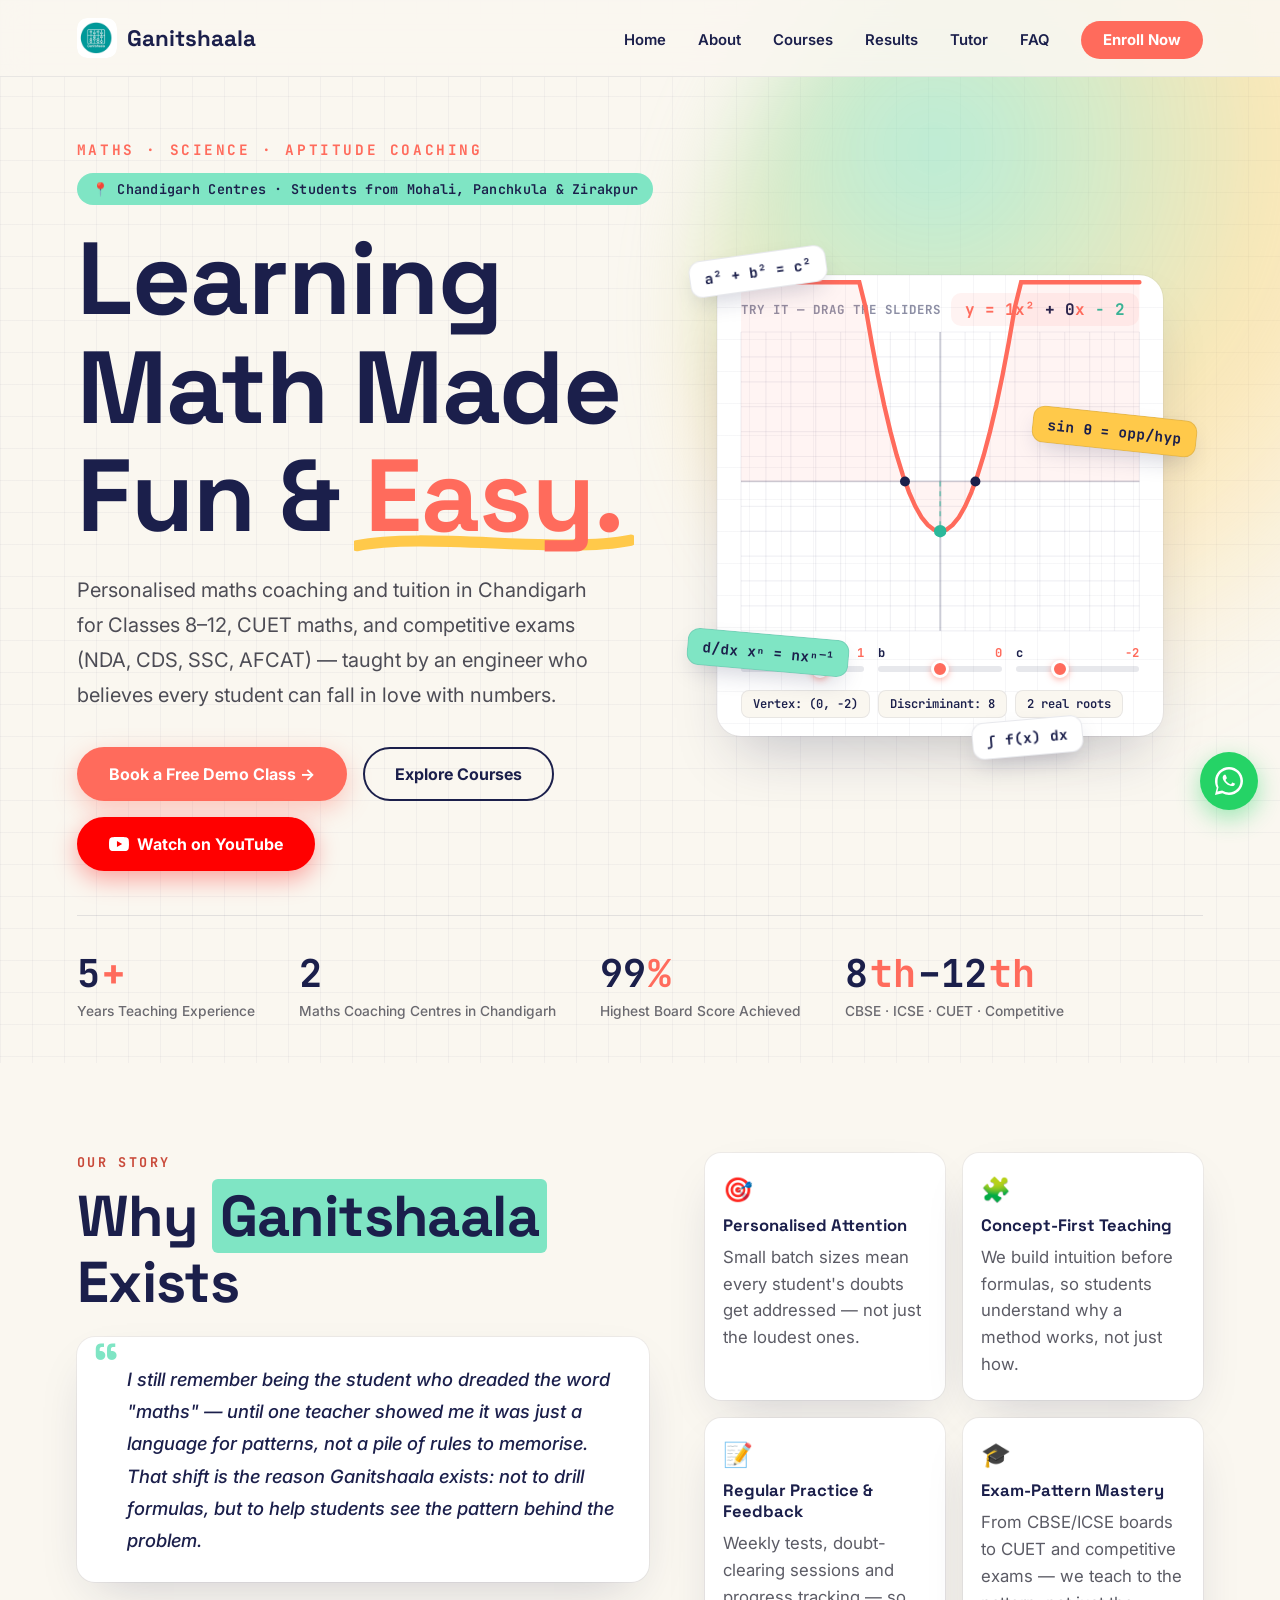
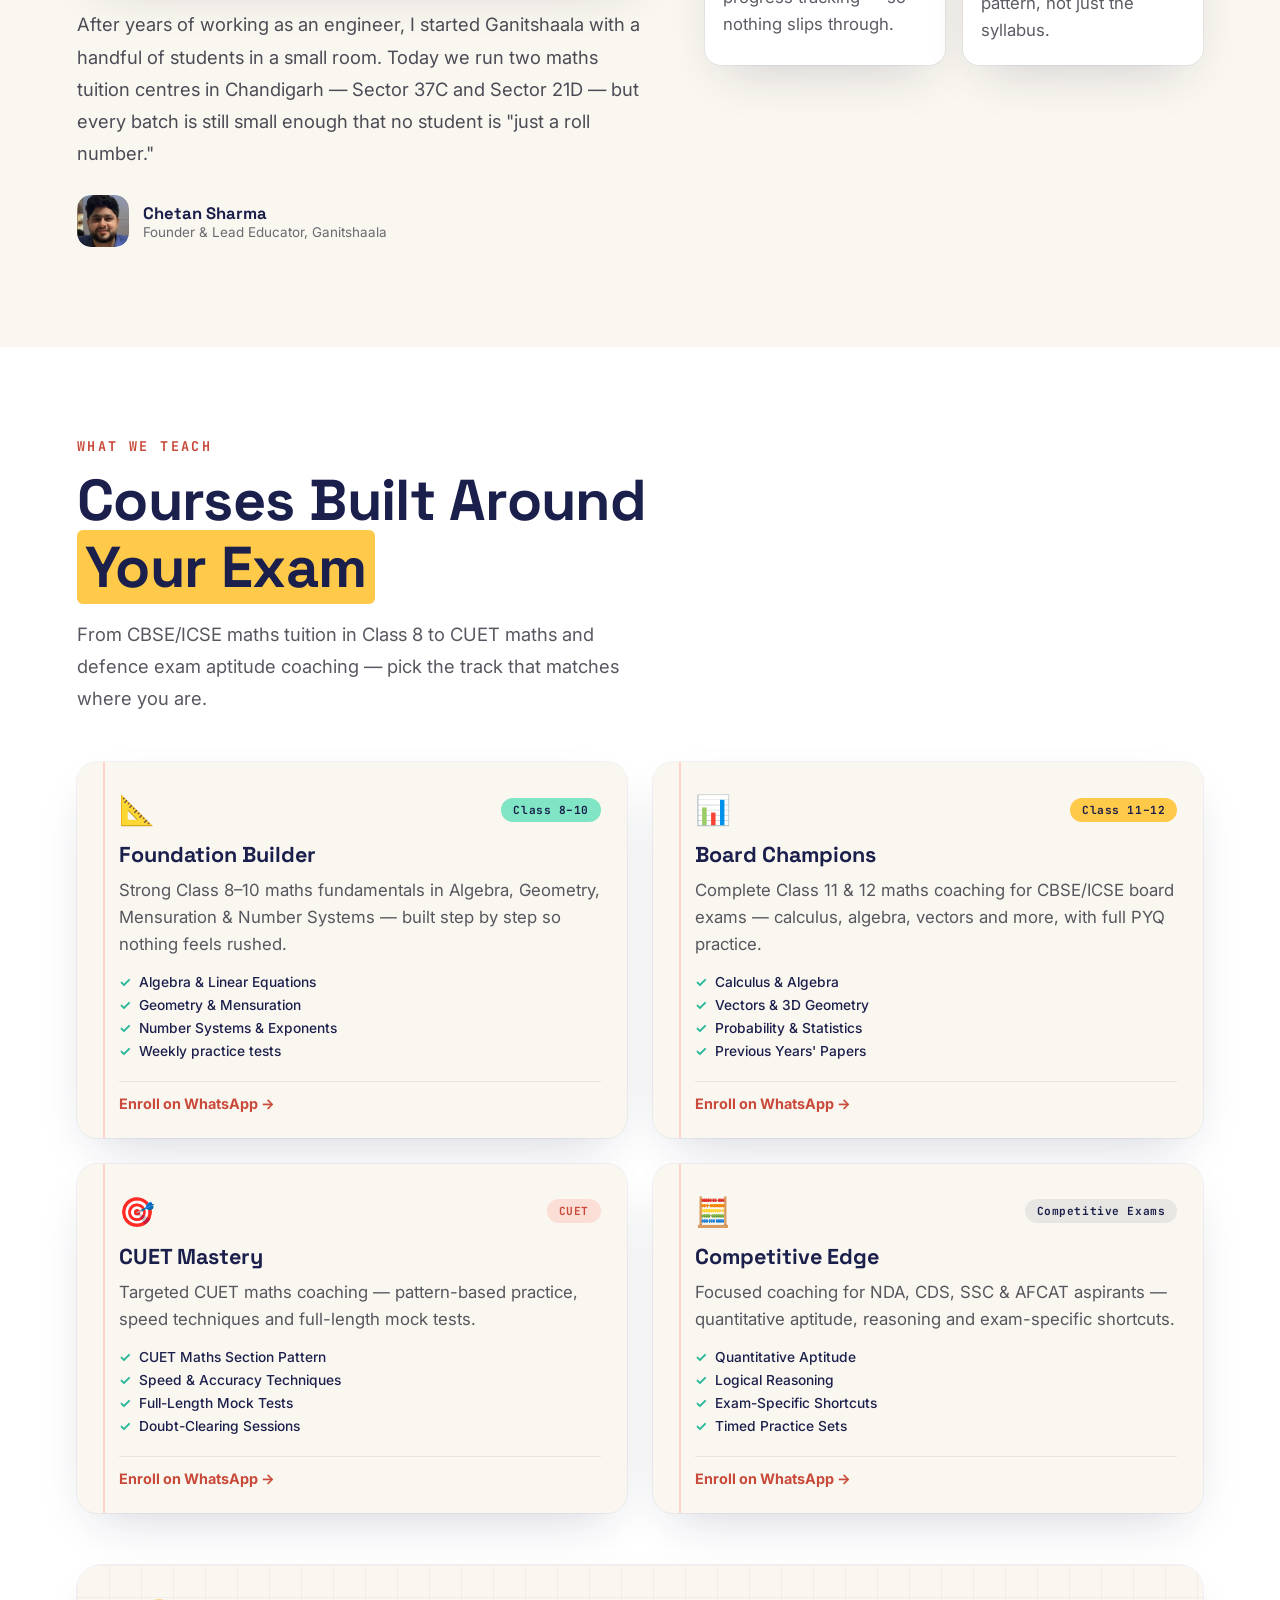
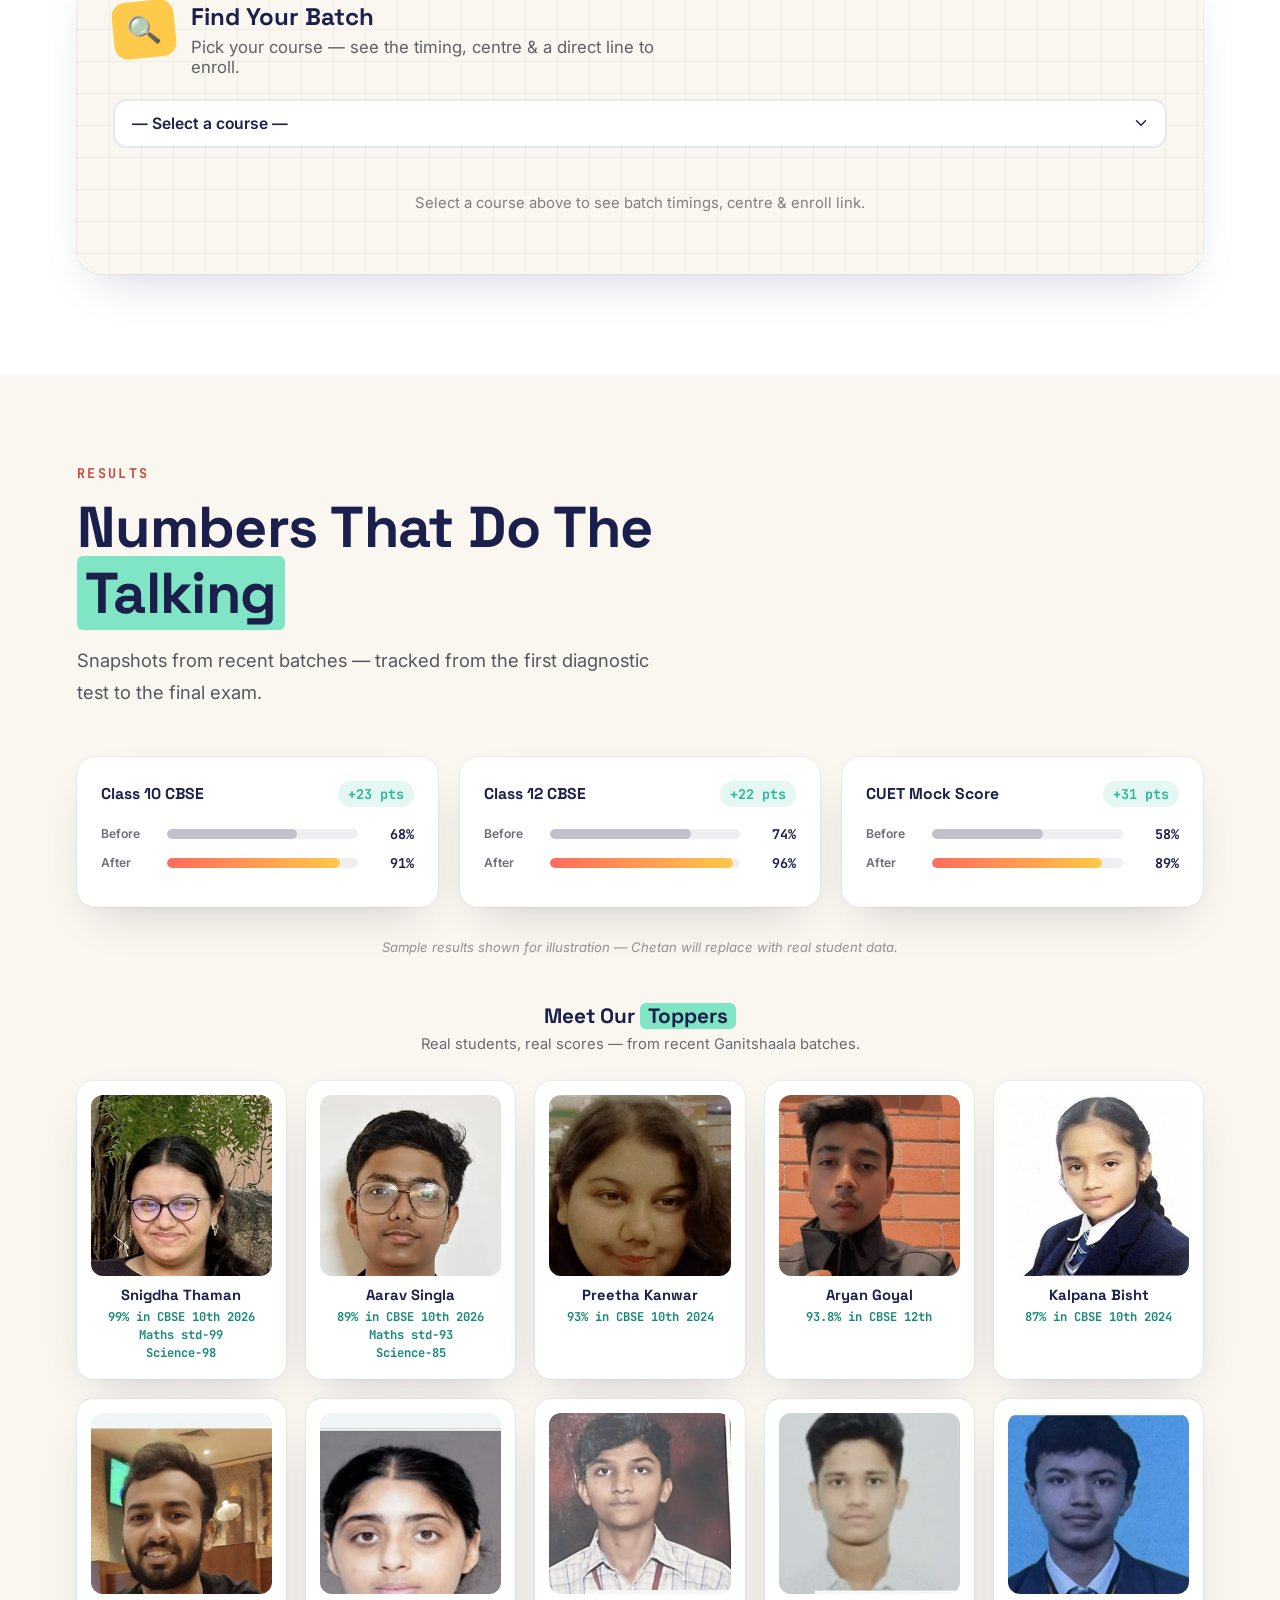
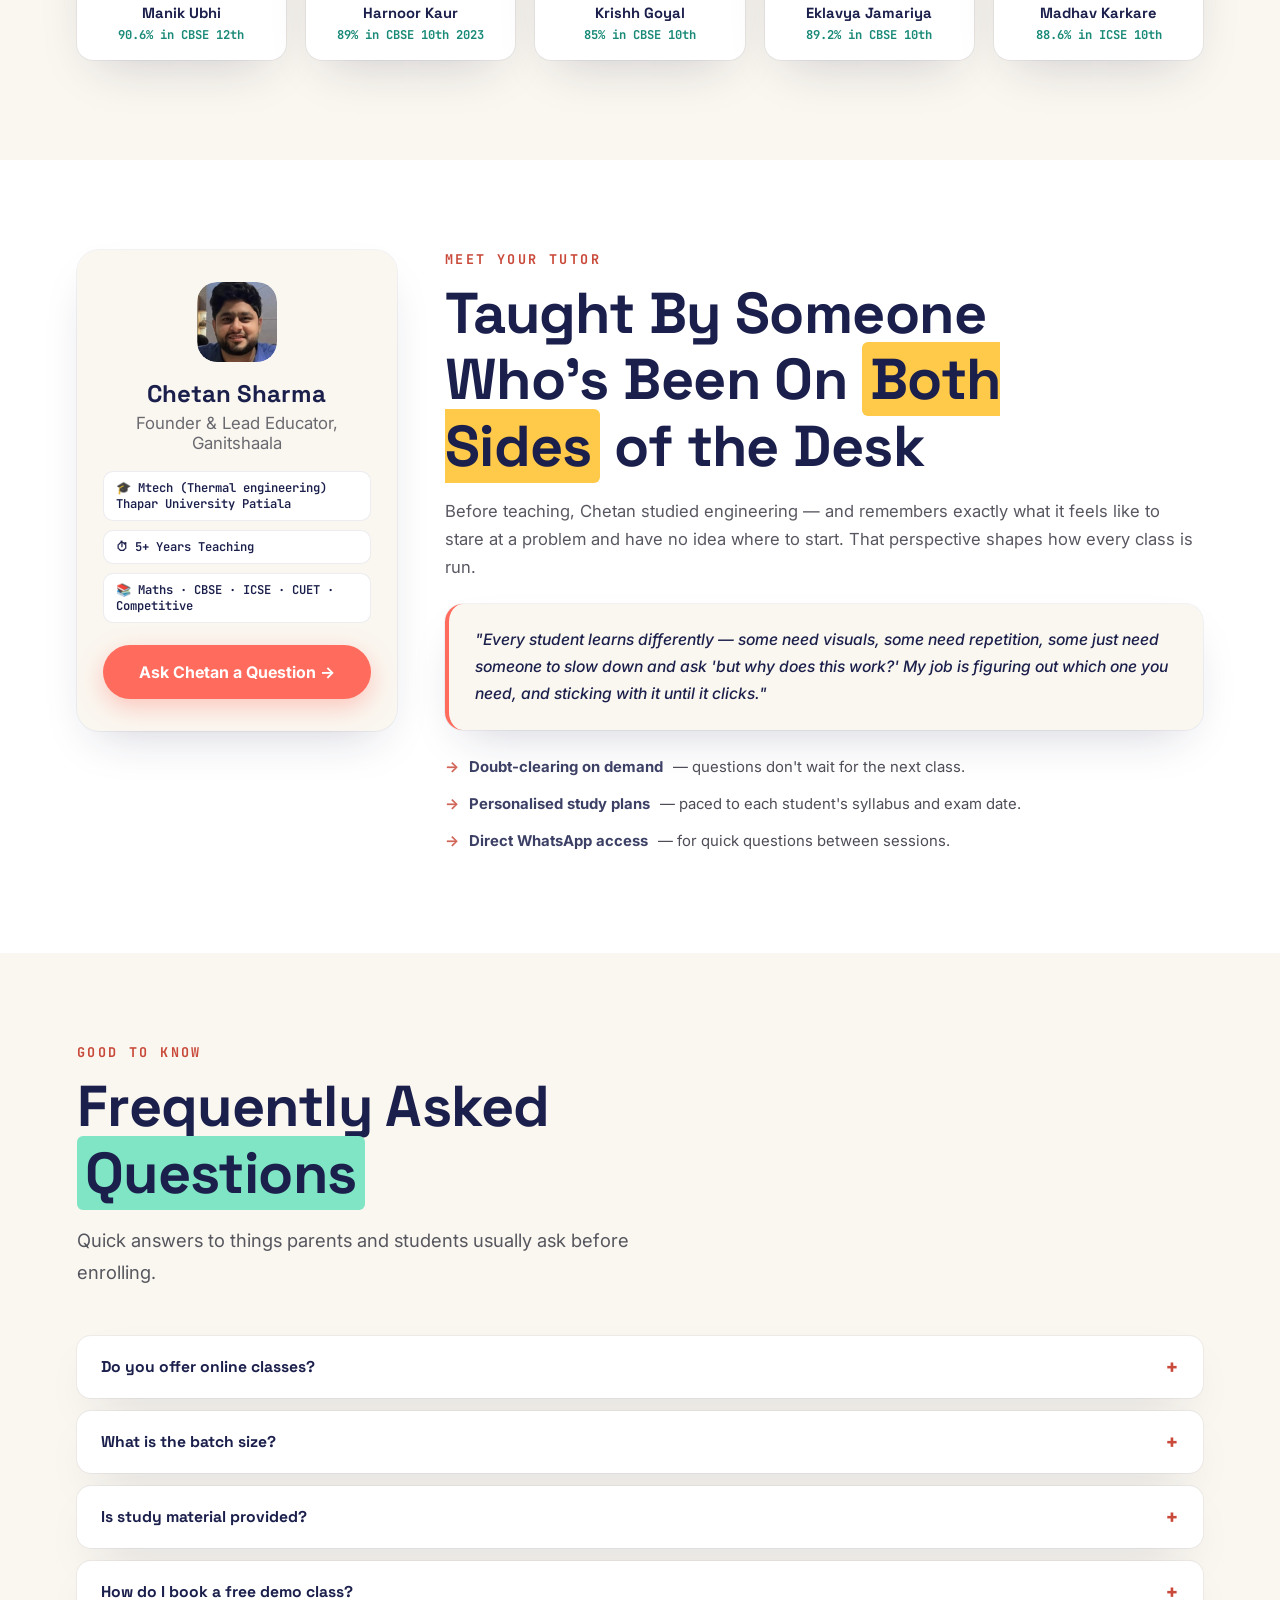
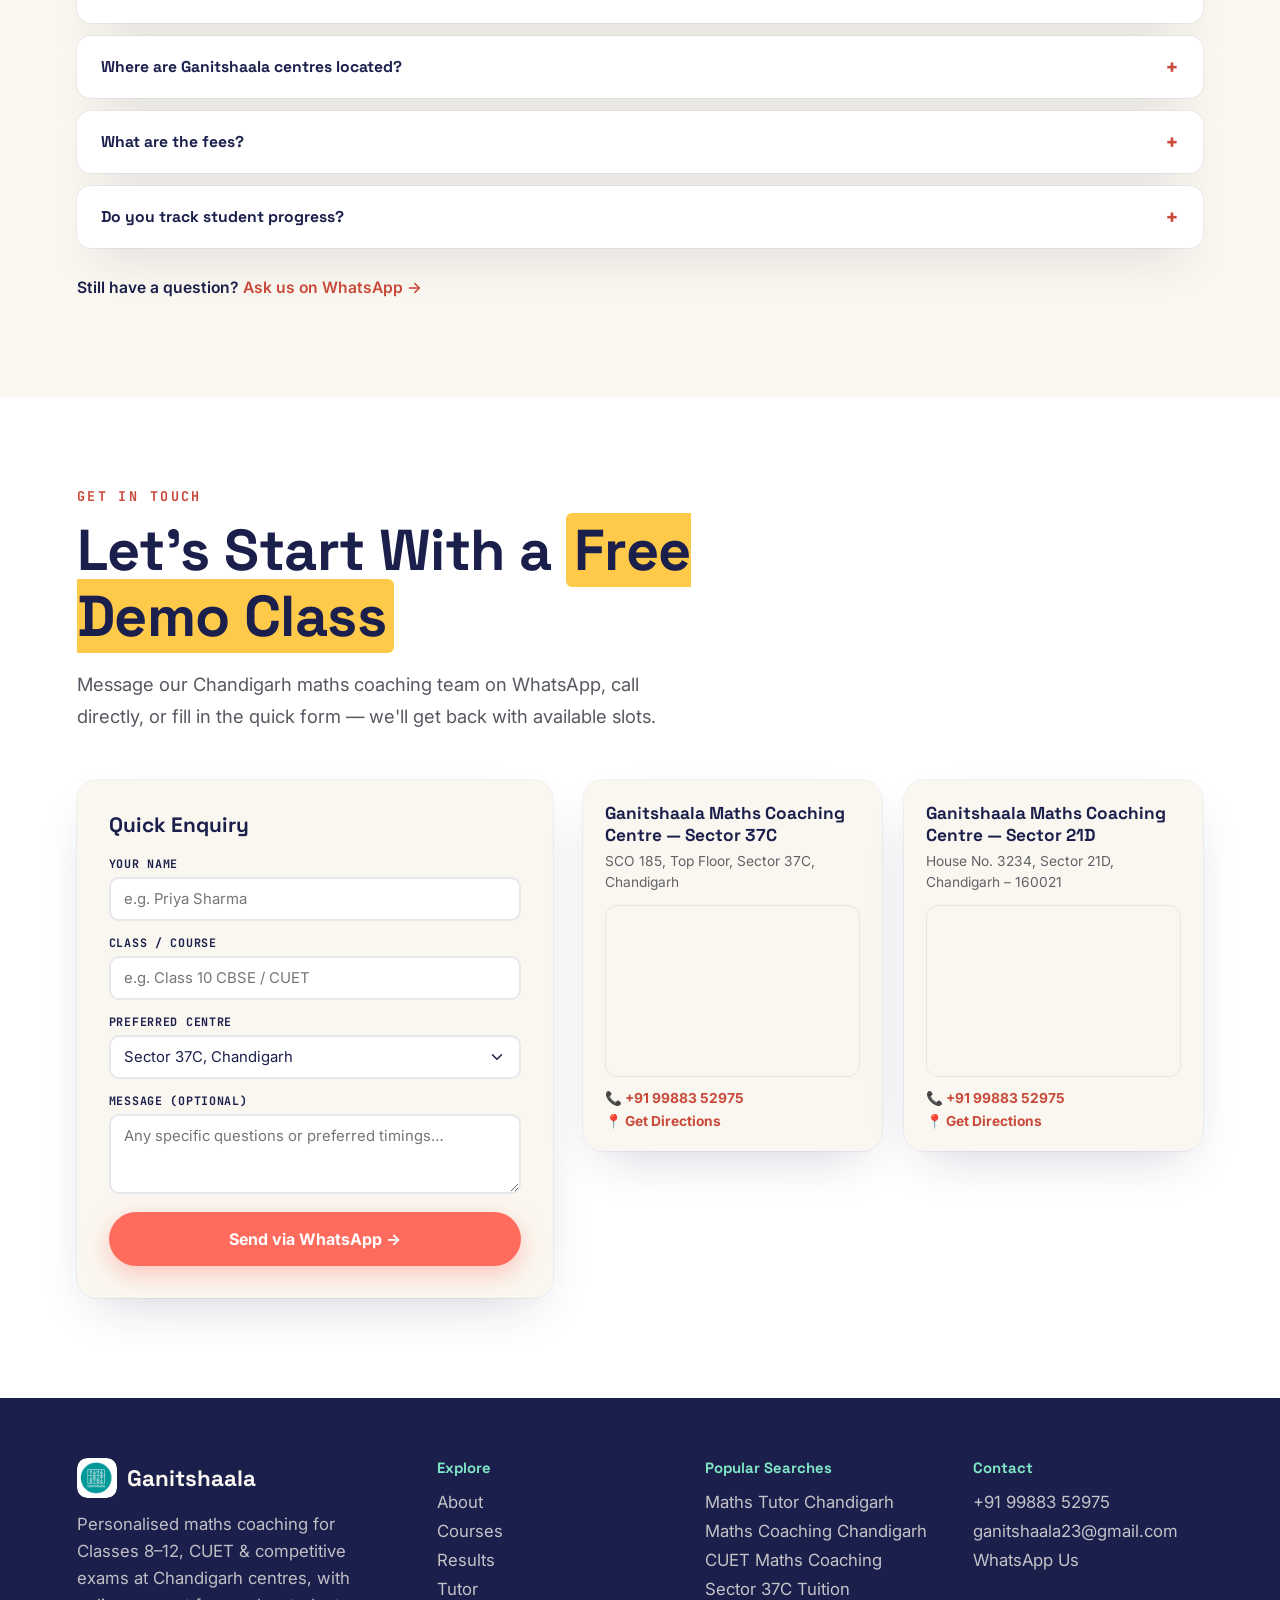
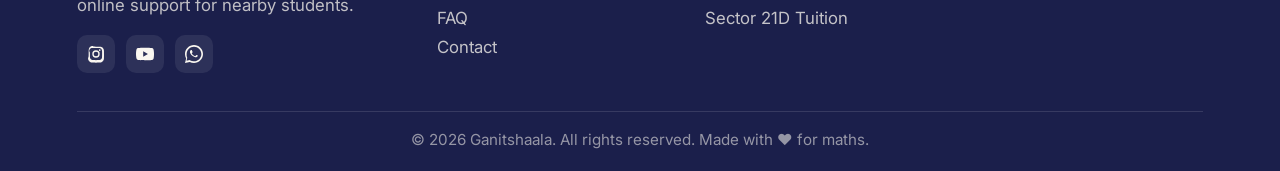
==== commit 2f886393: "Add Chandigarh SEO landing pages" ====
--- a/index.html
+++ b/index.html
@@ -469,7 +469,7 @@
 
 /* ── FOOTER ── */
 .site-footer{background:var(--indigo);color:var(--cream);padding:60px 6vw 22px}
-.footer-inner{max-width:1180px;margin:0 auto;display:grid;grid-template-columns:1.4fr 1fr 1fr;gap:38px;padding-bottom:38px;border-bottom:1px solid rgba(255,255,255,.12)}
+.footer-inner{max-width:1180px;margin:0 auto;display:grid;grid-template-columns:1.4fr 1fr 1fr 1fr;gap:38px;padding-bottom:38px;border-bottom:1px solid rgba(255,255,255,.12)}
 .footer-brand .logo{color:var(--cream);margin-bottom:13px;display:inline-flex}
 .footer-brand p{font-size:1.05rem;line-height:1.6;opacity:.74;max-width:310px;margin-bottom:16px}
 .footer-social{display:flex;gap:11px}
@@ -1055,6 +1055,14 @@
       <a href="#faq">FAQ</a>
       <a href="#contact">Contact</a>
     </nav>
+    <nav class="footer-col" aria-label="Popular searches">
+      <h2>Popular Searches</h2>
+      <a href="/maths-tutor-chandigarh.html">Maths Tutor Chandigarh</a>
+      <a href="/maths-coaching-chandigarh.html">Maths Coaching Chandigarh</a>
+      <a href="/cuet-maths-coaching-chandigarh.html">CUET Maths Coaching</a>
+      <a href="/maths-tuition-sector-37c-chandigarh.html">Sector 37C Tuition</a>
+      <a href="/maths-tuition-sector-21d-chandigarh.html">Sector 21D Tuition</a>
+    </nav>
     <div class="footer-col">
       <h2>Contact</h2>
       <a href="tel:+919988352975">+91 99883 52975</a>
